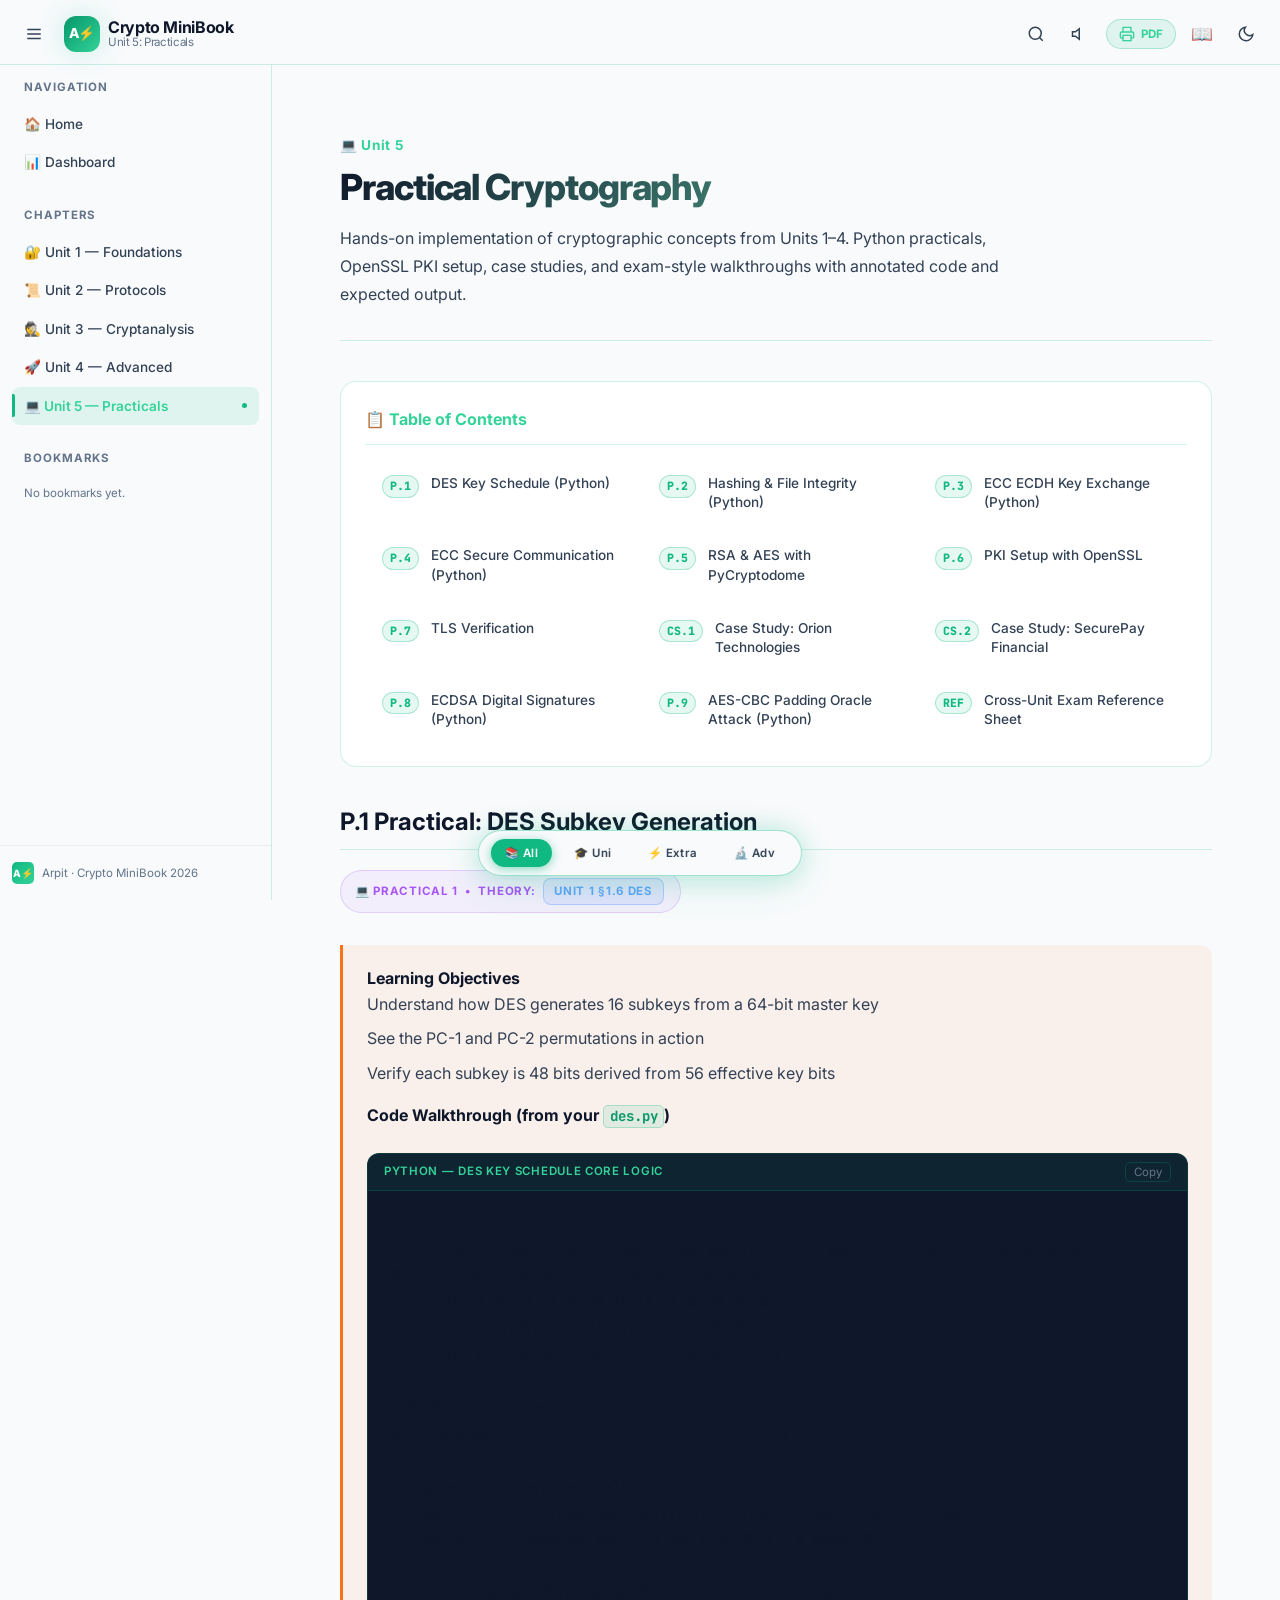
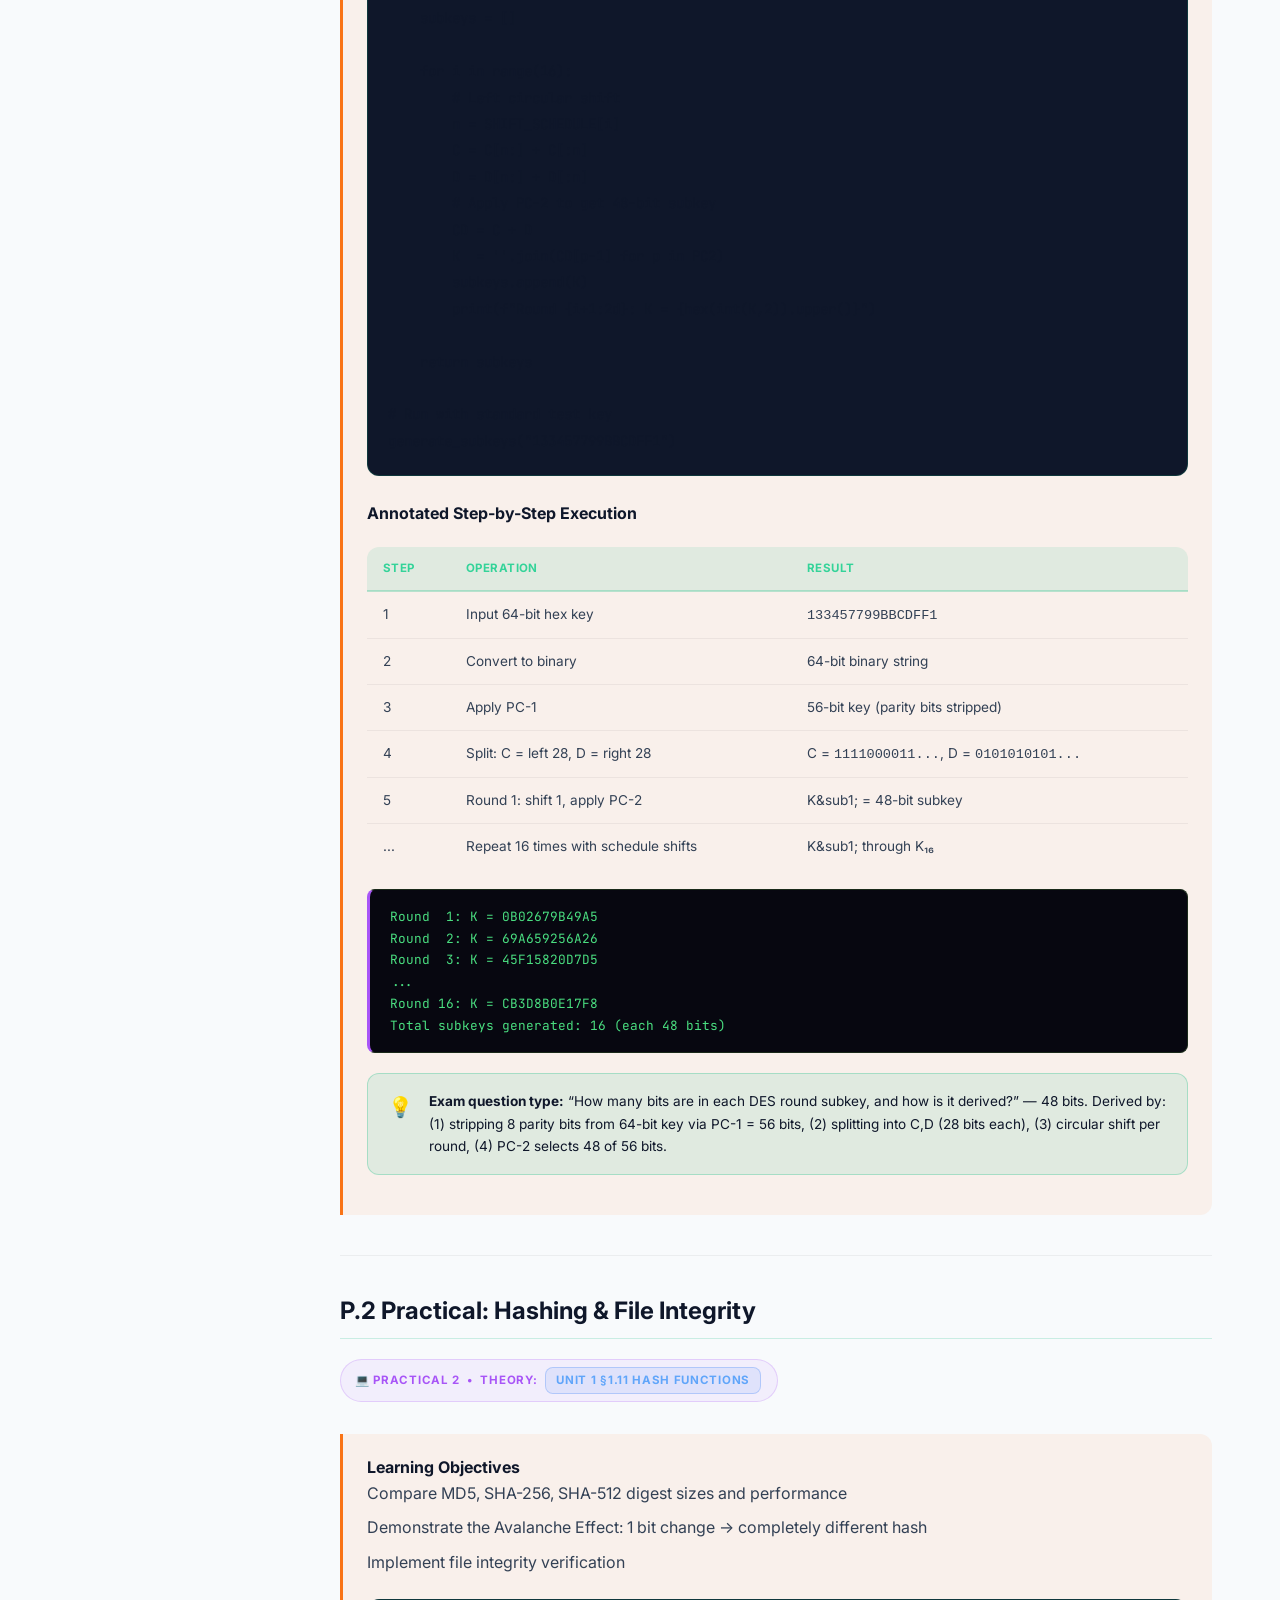
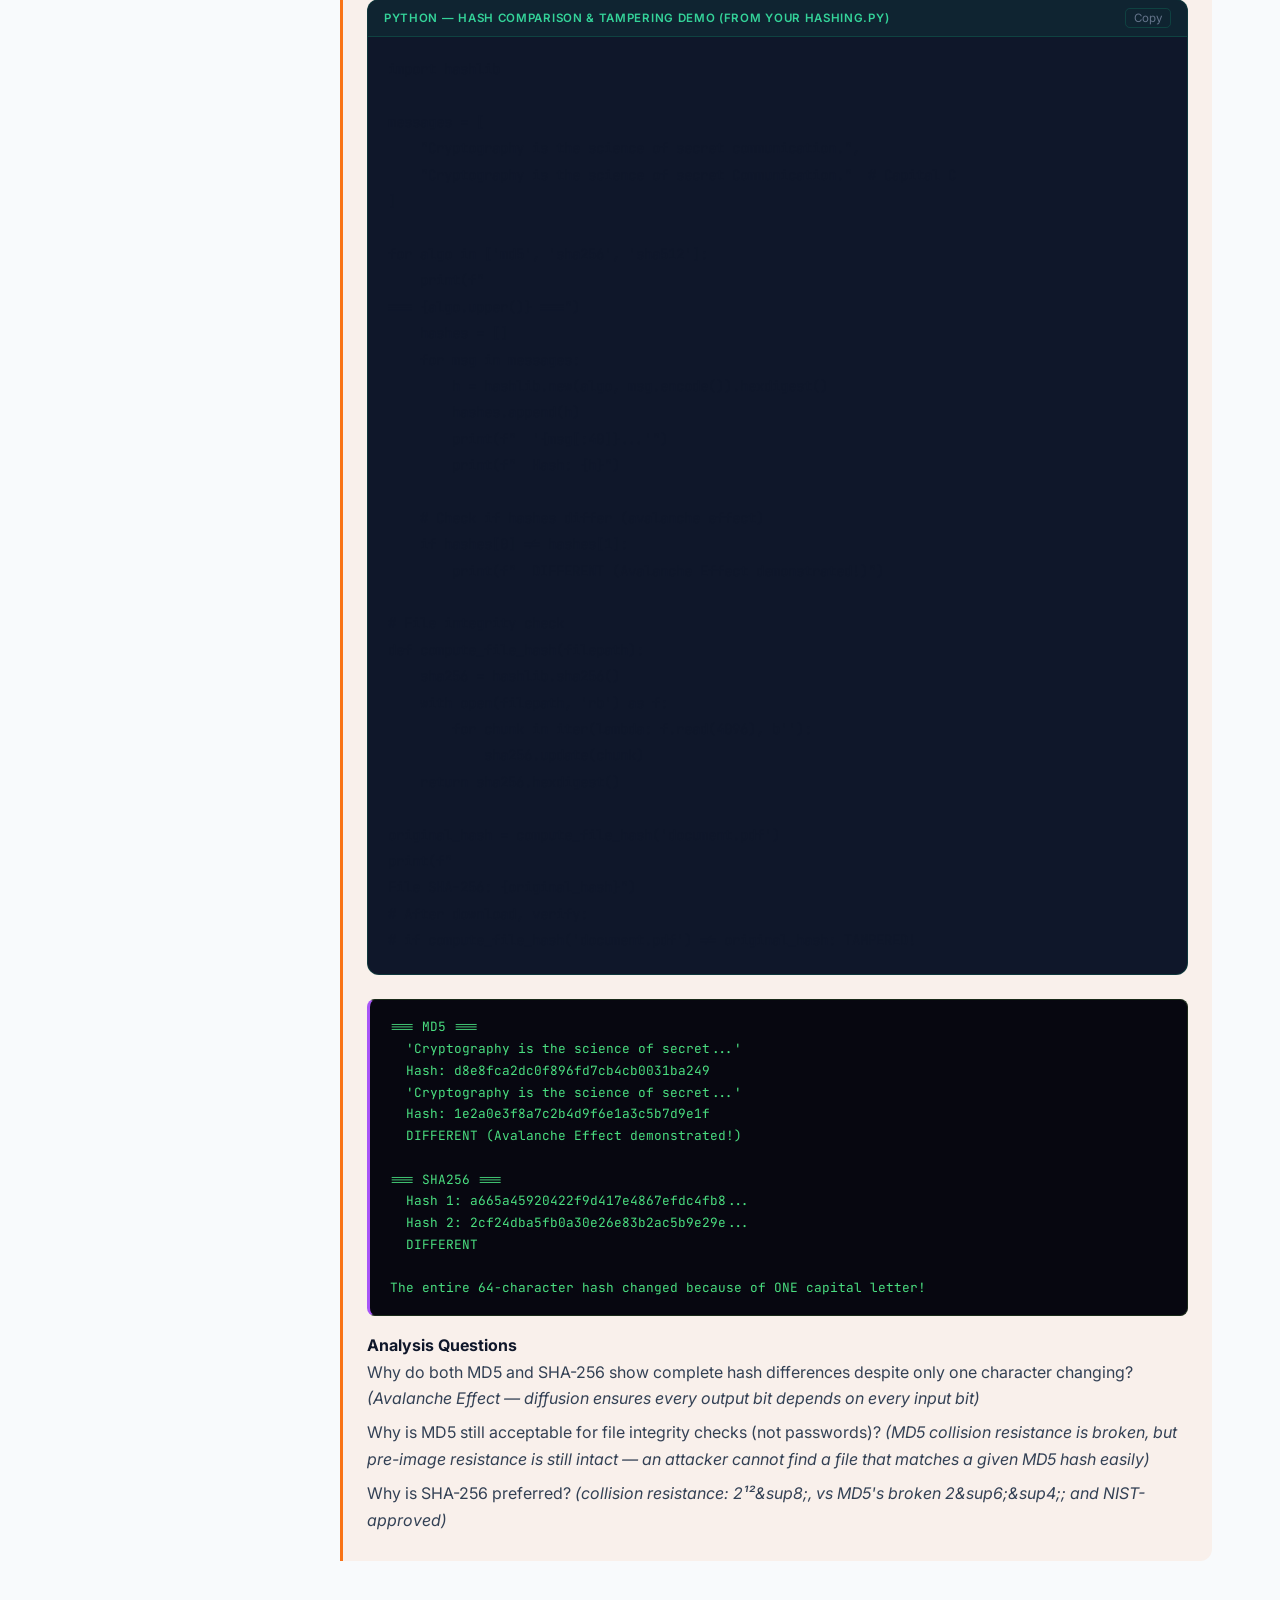
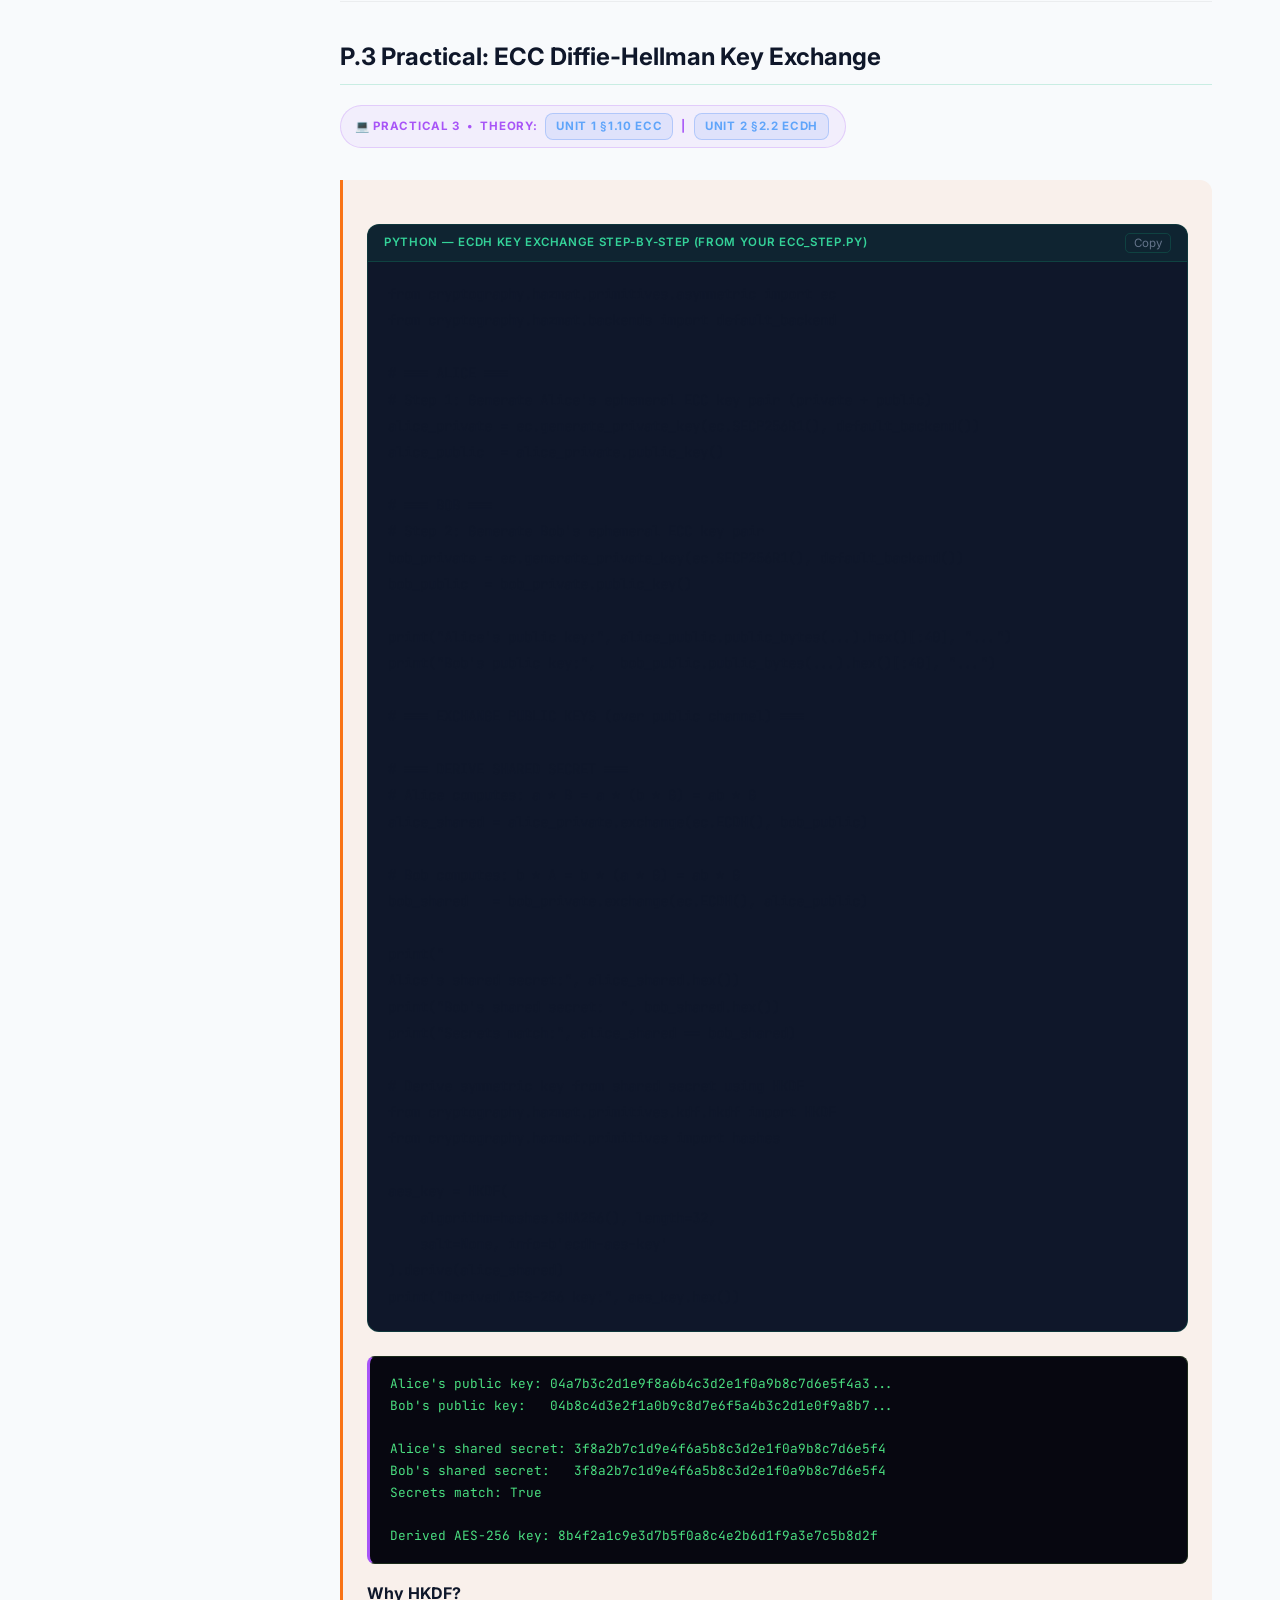
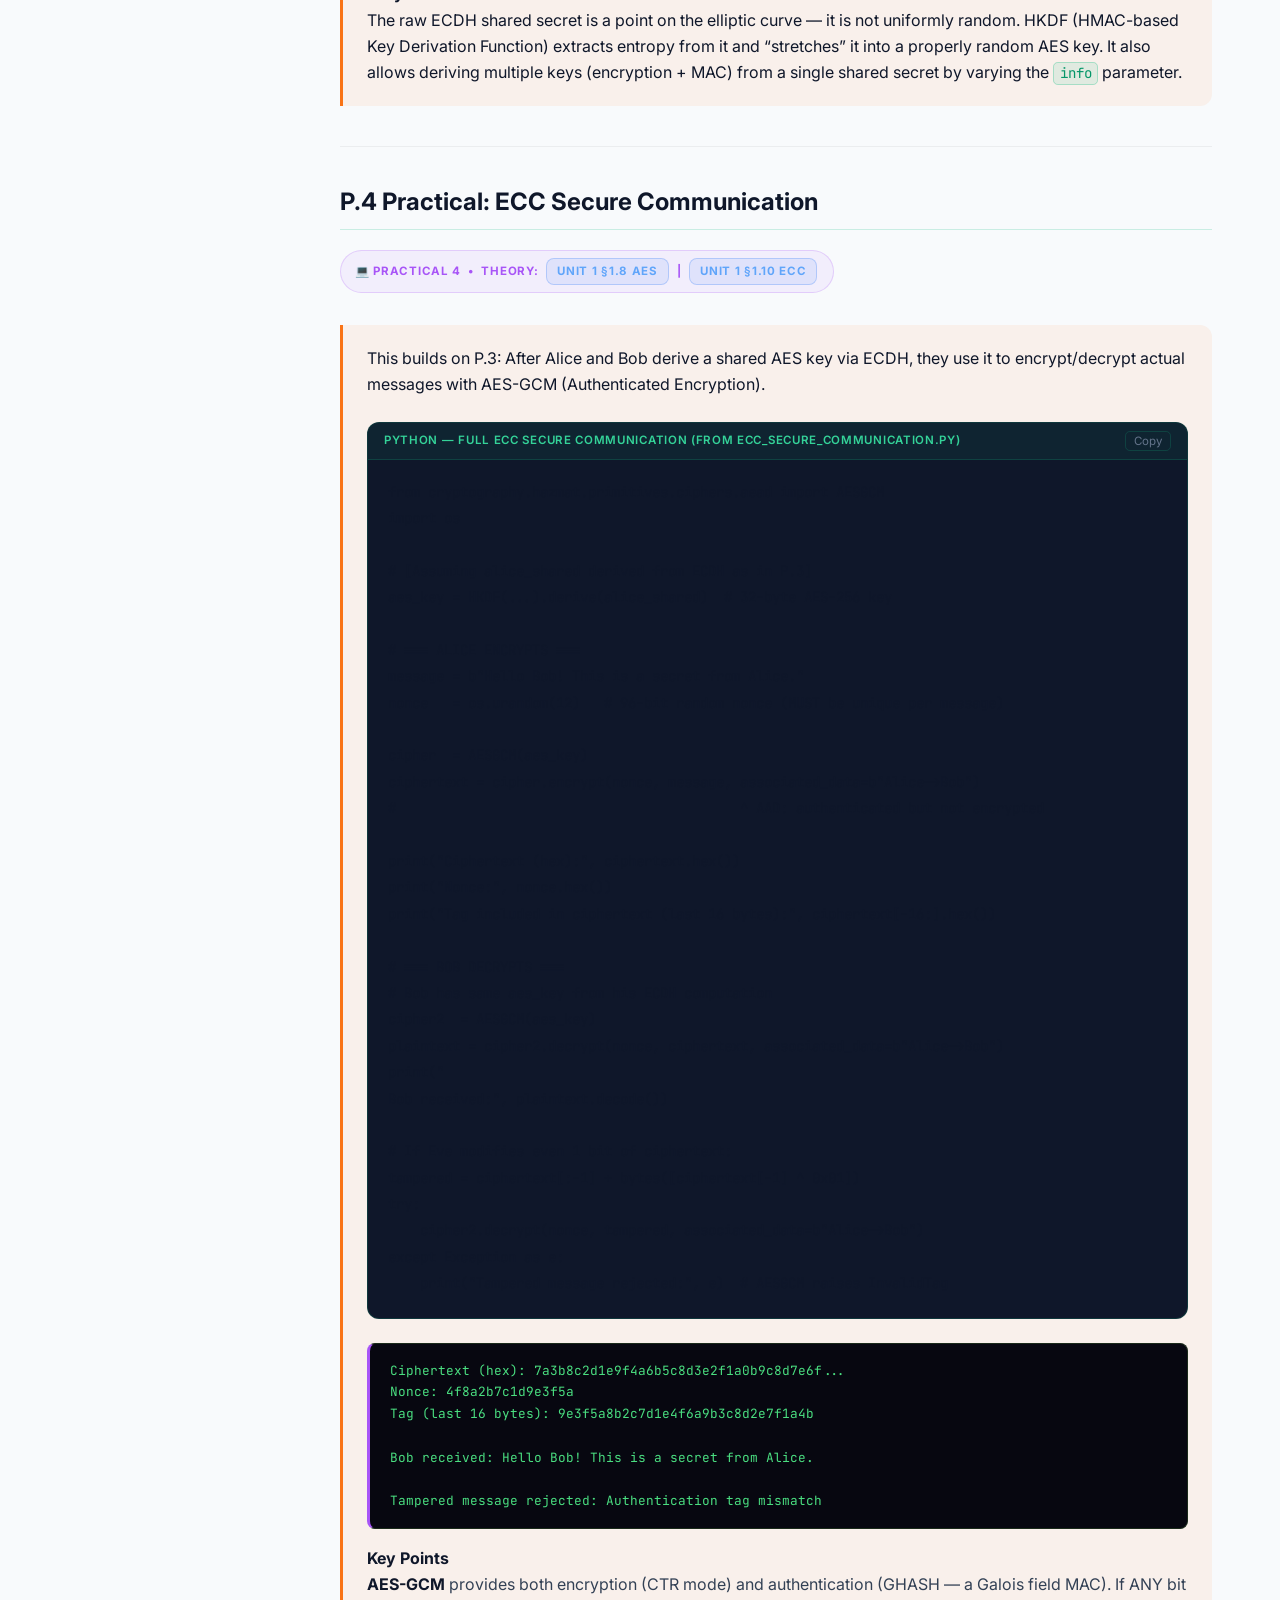
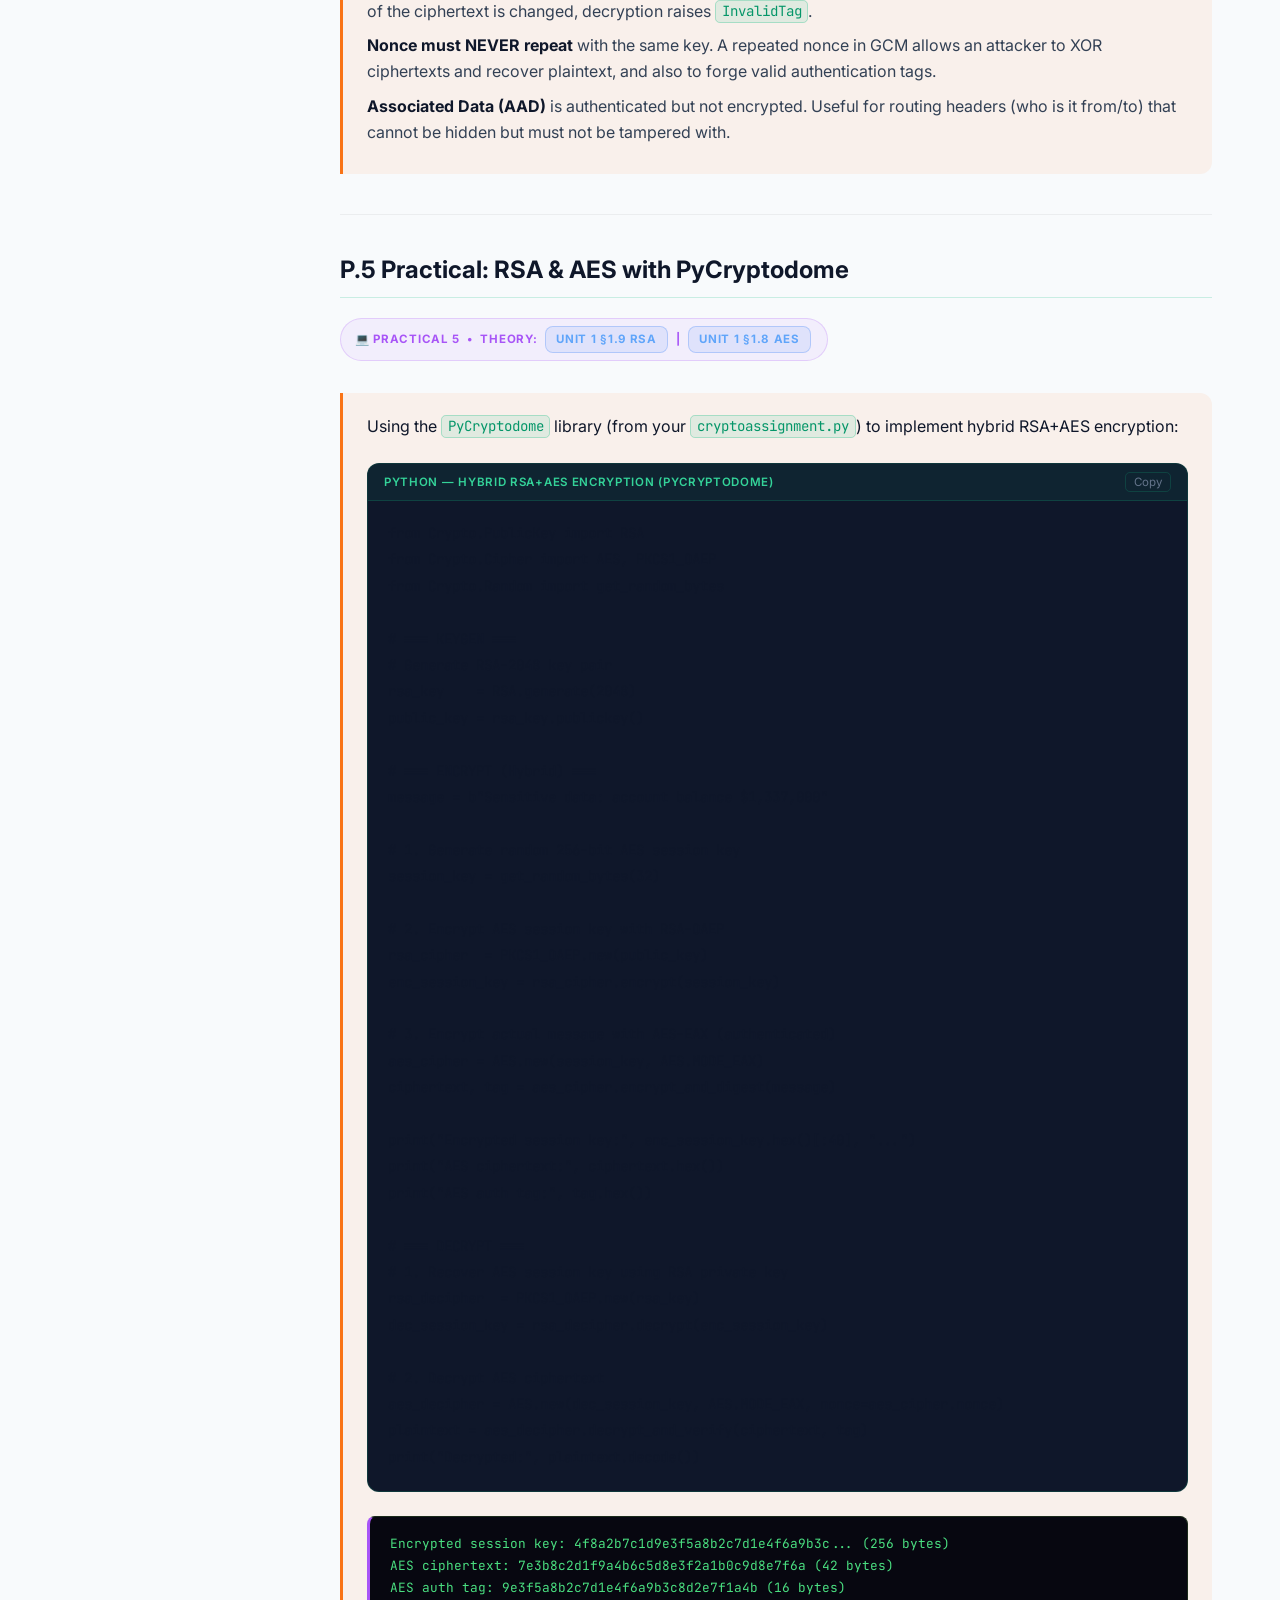
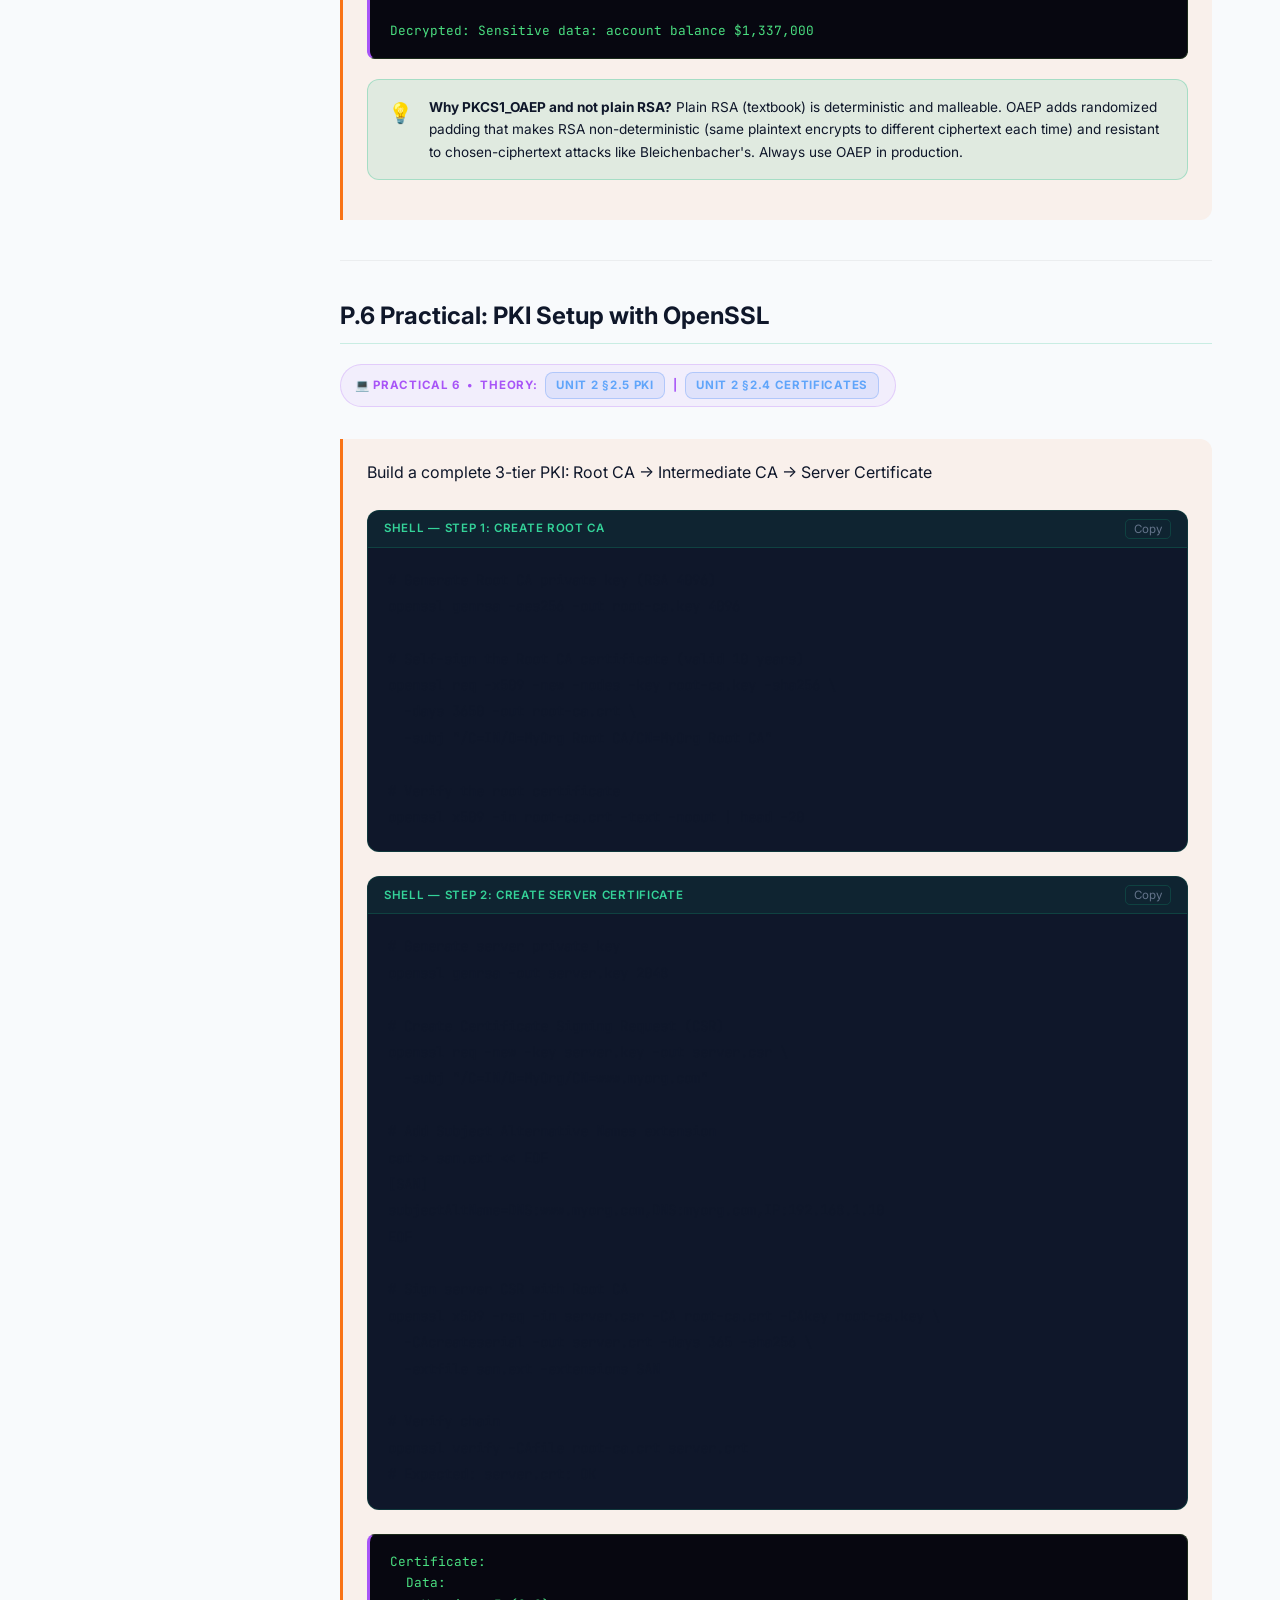
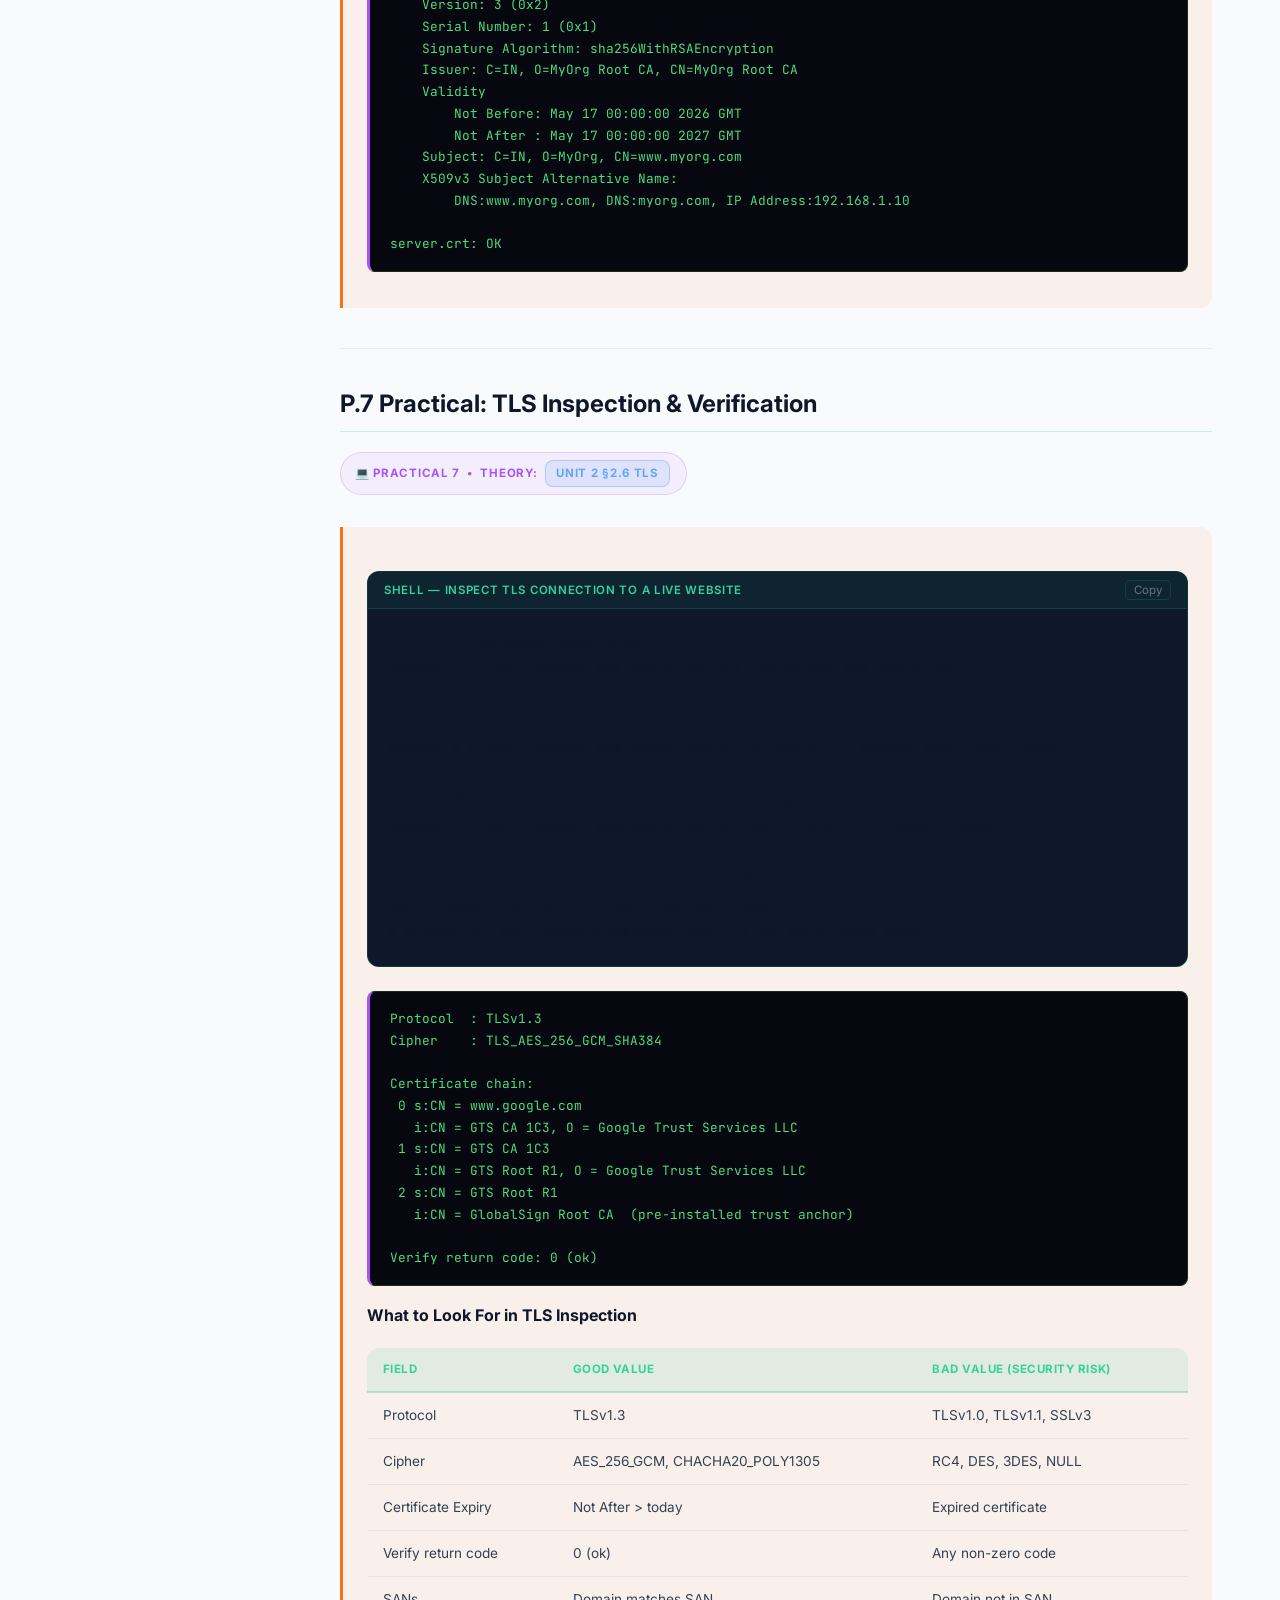
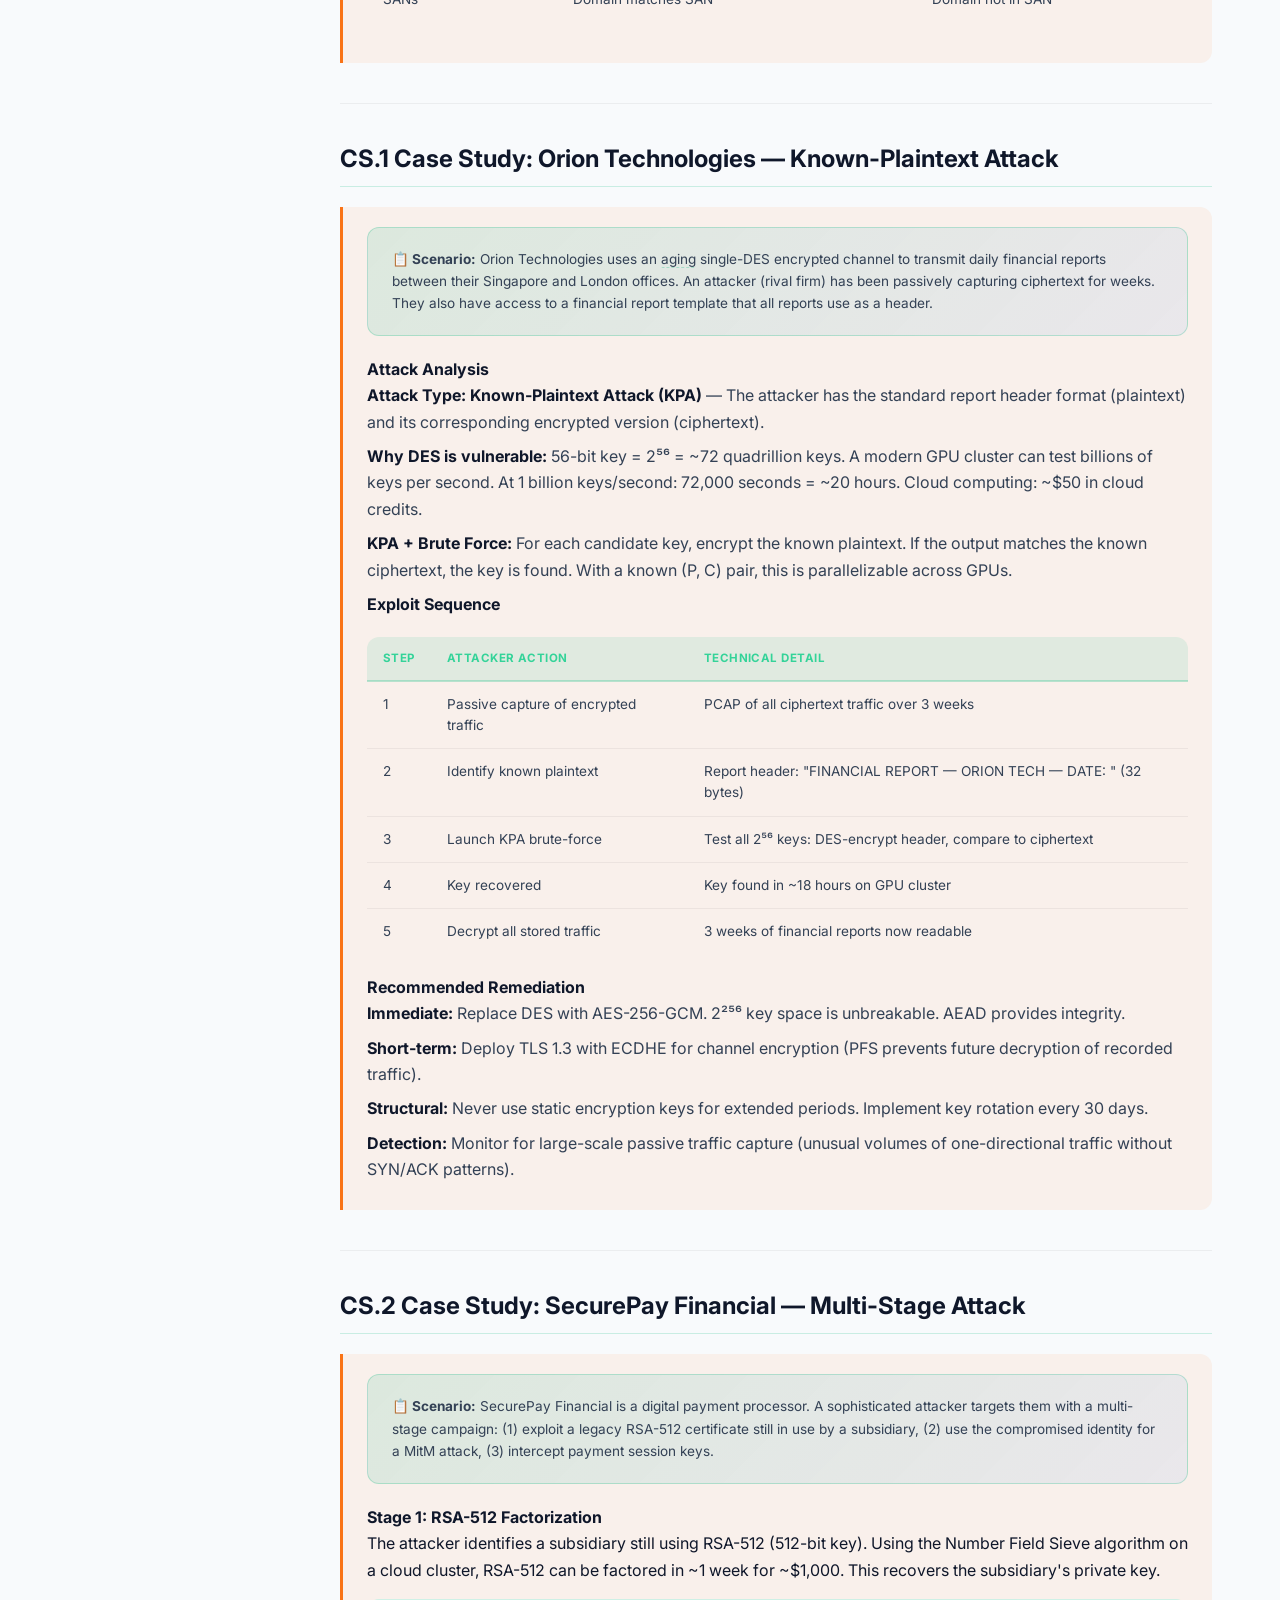
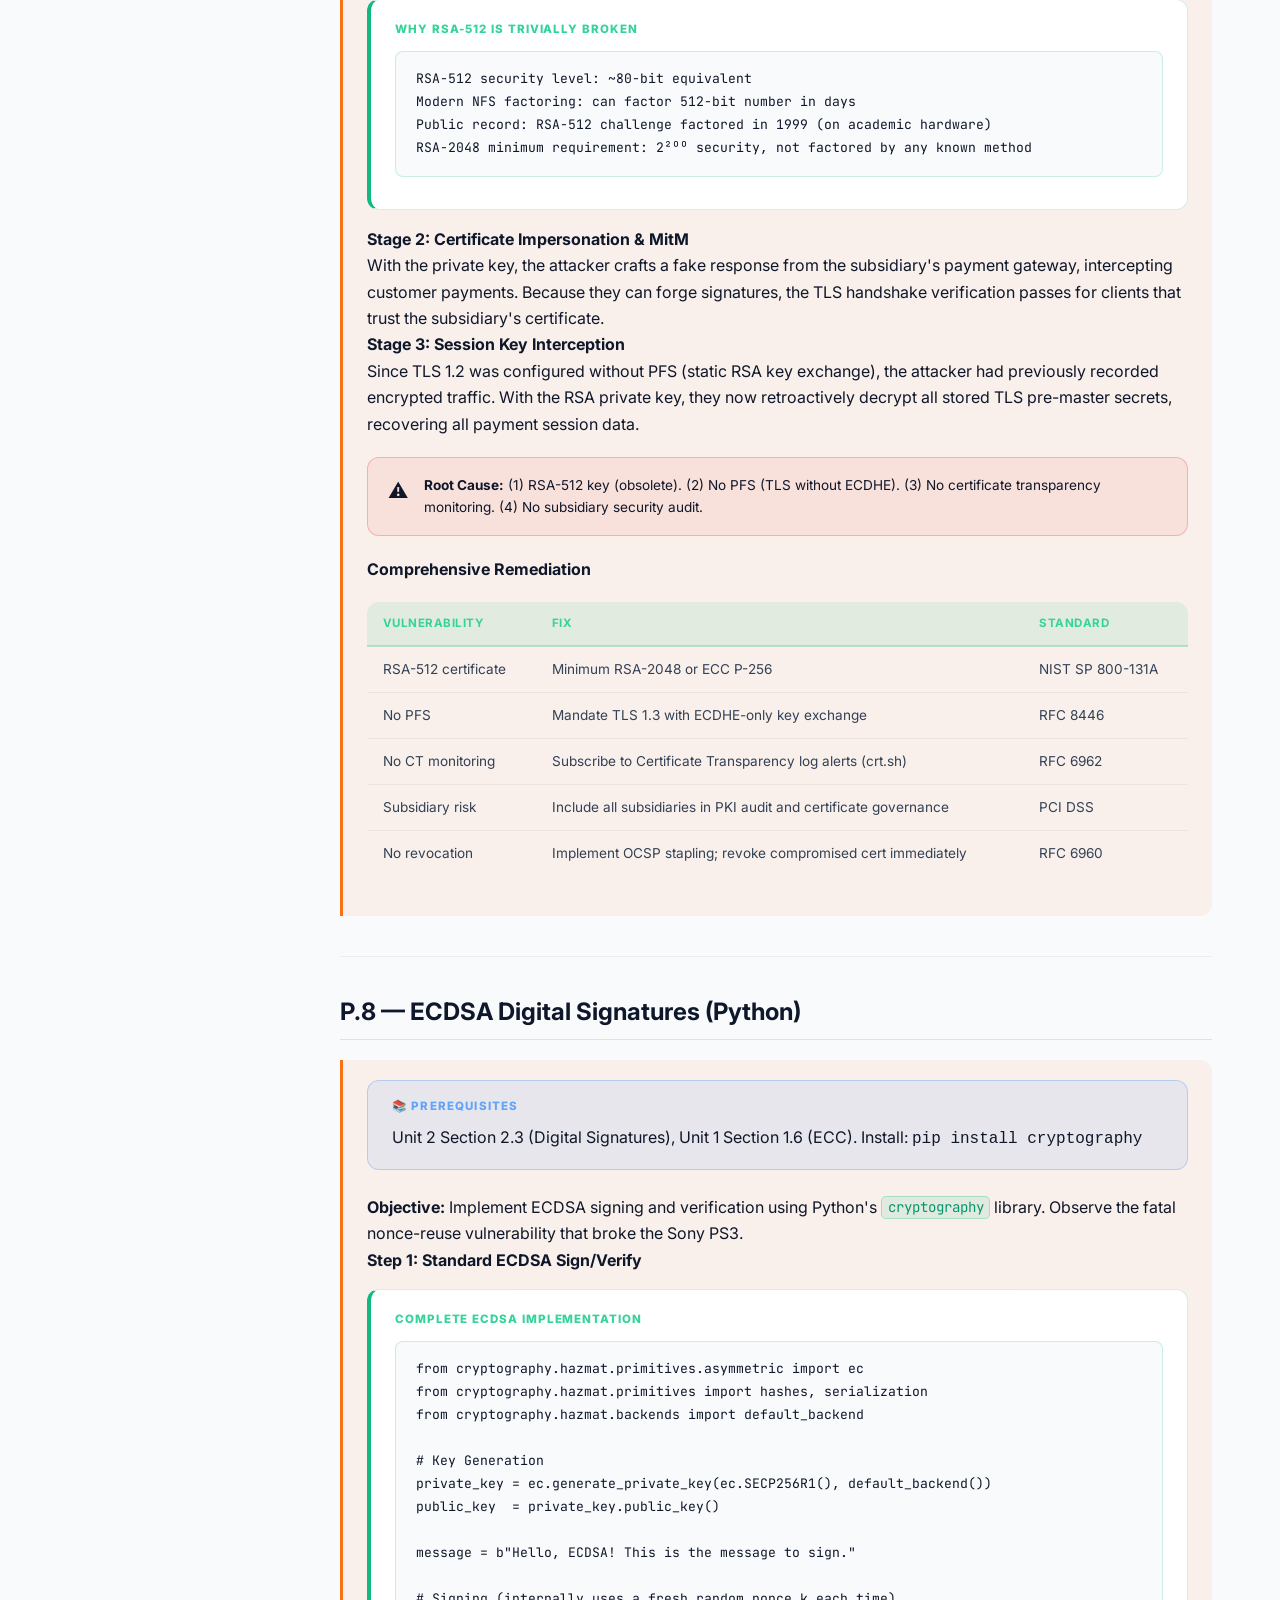
==== chapters/unit5.html @ 0cb4e667 "feat: Final production Crypto MiniBook (Green Theme)" ====
<!DOCTYPE html>
<html lang="en" data-theme="dark">
<head>
  <meta charset="UTF-8"><meta name="viewport" content="width=device-width,initial-scale=1">
  <meta name="author" content="Arpit">
  <title>Unit 5 — Practical Cryptography | Crypto MiniBook</title>
  <link rel="stylesheet" href="../assets/css/main.css">
  <link rel="stylesheet" href="../assets/css/components.css">
  <link rel="stylesheet" href="../assets/css/animations.css">
  <link rel="stylesheet" href="../assets/css/chapter.css">
  <link rel="stylesheet" href="../assets/css/timer.css">
  
</head>
<body>
<div id="progress-bar"></div>
<header id="main-header">
  <div class="header-left">
    <button id="sidebar-toggle" class="icon-btn"><svg viewBox="0 0 24 24" fill="none" stroke="currentColor" stroke-width="2"><line x1="3" y1="6" x2="21" y2="6"/><line x1="3" y1="12" x2="21" y2="12"/><line x1="3" y1="18" x2="21" y2="18"/></svg></button>
    <div class="brand-logo">
      <div class="brand-icon">A&#9889;</div>
      <div class="brand-text"><span class="main">Crypto MiniBook</span><span class="sub">Unit 5: Practicals</span></div>
    </div>
  </div>
  <span class="header-chapter-title"></span>
  <div class="header-right">
    <button id="search-btn" class="icon-btn"><svg viewBox="0 0 24 24" fill="none" stroke="currentColor" stroke-width="2"><circle cx="11" cy="11" r="8"/><path d="M21 21l-4.35-4.35"/></svg></button>
    <button id="tts-toggle" class="icon-btn"><svg viewBox="0 0 24 24" fill="none" stroke="currentColor" stroke-width="2"><polygon points="11 5 6 9 2 9 2 15 6 15 11 19 11 5"/></svg></button>
    <button id="print-btn"><svg viewBox="0 0 24 24" fill="none" stroke="currentColor" stroke-width="2" width="16" height="16"><polyline points="6 9 6 2 18 2 18 9"/><path d="M6 18H4a2 2 0 01-2-2v-5a2 2 0 012-2h16a2 2 0 012 2v5a2 2 0 01-2 2h-2"/><rect x="6" y="14" width="12" height="8"/></svg><span class="print-label">PDF</span></button>
    <button id="reading-mode-btn" class="icon-btn" aria-pressed="false">&#128214;</button>
    <button id="theme-toggle" class="icon-btn"></button>
  </div>
</header>
<div id="sidebar-overlay"></div>
<aside id="sidebar">
  <nav class="sidebar-nav">
    <div class="sidebar-section">
      <div class="sidebar-section-label">Navigation</div>
      <a href="../index.html" class="sidebar-link">&#127968; Home</a>
      <a href="../progress.html" class="sidebar-link">&#128202; Dashboard</a>
    </div>
    <div class="sidebar-section">
      <div class="sidebar-section-label">Chapters</div>
      <a href="unit1.html" class="sidebar-link">&#128272; Unit 1 &mdash; Foundations</a>
      <a href="unit2.html" class="sidebar-link">&#128220; Unit 2 &mdash; Protocols</a>
      <a href="unit3.html" class="sidebar-link">&#128373; Unit 3 &mdash; Cryptanalysis</a>
      <a href="unit4.html" class="sidebar-link">&#128640; Unit 4 &mdash; Advanced</a>
      <a href="unit5.html" class="sidebar-link active">&#128187; Unit 5 &mdash; Practicals</a>
    </div>
    <div class="sidebar-section"><div class="sidebar-section-label">Bookmarks</div><div id="bookmarks-list"></div></div>
  </nav>
  <div class="sidebar-footer"><div class="sidebar-brand-mark"><div class="mark">A&#9889;</div><span>Arpit &middot; Crypto MiniBook 2026</span></div></div>
</aside>
<main id="main-content">
<div class="content-inner">

  <div class="chapter-hero">
    <div class="chapter-num">&#128187; Unit 5</div>
    <h1 class="chapter-title">Practical Cryptography</h1>
    <p class="chapter-desc">Hands-on implementation of cryptographic concepts from Units 1&ndash;4. Python practicals, OpenSSL PKI setup, case studies, and exam-style walkthroughs with annotated code and expected output.</p>
  </div>

  <div class="toc-card">
    <h3>&#128203; Table of Contents</h3>
    <div class="toc-grid">
      <a href="#p1" class="toc-item"><span class="toc-num">P.1</span>DES Key Schedule (Python)</a>
      <a href="#p2" class="toc-item"><span class="toc-num">P.2</span>Hashing &amp; File Integrity (Python)</a>
      <a href="#p3" class="toc-item"><span class="toc-num">P.3</span>ECC ECDH Key Exchange (Python)</a>
      <a href="#p4" class="toc-item"><span class="toc-num">P.4</span>ECC Secure Communication (Python)</a>
      <a href="#p5" class="toc-item"><span class="toc-num">P.5</span>RSA &amp; AES with PyCryptodome</a>
      <a href="#p6" class="toc-item"><span class="toc-num">P.6</span>PKI Setup with OpenSSL</a>
      <a href="#p7" class="toc-item"><span class="toc-num">P.7</span>TLS Verification</a>
      <a href="#cs1" class="toc-item"><span class="toc-num">CS.1</span>Case Study: Orion Technologies</a>
      <a href="#cs2" class="toc-item"><span class="toc-num">CS.2</span>Case Study: SecurePay Financial</a>
      <a href="#p8" class="toc-item"><span class="toc-num">P.8</span>ECDSA Digital Signatures (Python)</a>
      <a href="#p9" class="toc-item"><span class="toc-num">P.9</span>AES-CBC Padding Oracle Attack (Python)</a>
      <a href="#exam-ref" class="toc-item"><span class="toc-num">REF</span>Cross-Unit Exam Reference Sheet</a>
    </div>
  </div>

  <!-- P.1 DES -->
  <section id="p1" data-search-section="DES key schedule subkey generation PC1 PC2 python practical">
    <div class="section-heading">
      <h2 class="prose">P.1 Practical: DES Subkey Generation
        <button class="bookmark-btn" data-id="p1" data-label="P.1 DES Key Schedule">&#128278;</button>
      </h2>
    </div>
    <div class="practical-badge">&#128187; Practical 1 &nbsp;&bull;&nbsp; Theory: <a href="unit1.html#s-des" class="theory-link">Unit 1 &sect;1.6 DES</a></div>
    <div class="mode-uni">
      <h3 class="prose">Learning Objectives</h3>
      <ul class="prose">
        <li>Understand how DES generates 16 subkeys from a 64-bit master key</li>
        <li>See the PC-1 and PC-2 permutations in action</li>
        <li>Verify each subkey is 48 bits derived from 56 effective key bits</li>
      </ul>
      <h3 class="prose" style="margin-top:16px">Code Walkthrough (from your <code>des.py</code>)</h3>
      <div class="code-block">
        <div class="code-header"><span class="code-lang">Python &mdash; DES Key Schedule Core Logic</span><button class="code-copy">Copy</button></div>
        <pre><code>
# PC-1: 64-bit key -> 56-bit key (drops parity bits at positions 8,16,24,32,40,48,56,64)
PC1 = [57,49,41,33,25,17,9, 1,58,50,42,34,26,18,
       10, 2,59,51,43,35,27,19,11, 3,60,52,44,36,
       63,55,47,39,31,23,15, 7,62,54,46,38,30,22,
       14, 6,61,53,45,37,29,21,13, 5,28,20,12, 4]

# Shift schedule per round: 1 or 2 positions
SHIFT_SCHEDULE = [1,1,2,2,2,2,2,2,1,2,2,2,2,2,2,1]

def generate_subkeys(key_hex):
    key_bin = bin(int(key_hex, 16))[2:].zfill(64)  # hex -> 64-bit binary
    key_56  = ''.join(key_bin[p-1] for p in PC1)   # apply PC-1

    C, D = key_56[:28], key_56[28:]                 # split into C and D halves
    subkeys = []

    for i in range(16):
        # Left circular shift
        n = SHIFT_SCHEDULE[i]
        C = C[n:] + C[:n]
        D = D[n:] + D[:n]
        # Apply PC-2 to get 48-bit subkey
        CD = C + D
        K  = ''.join(CD[p-1] for p in PC2)
        subkeys.append(K)
        print(f"Round {i+1:2d}: K = {hex(int(K,2)).upper()}")

    return subkeys

# Run with standard test key
generate_subkeys("133457799BBCDFF1")</code></pre>
      </div>
      <h3 class="prose" style="margin-top:16px">Annotated Step-by-Step Execution</h3>
      <table class="data-table reveal">
        <thead><tr><th>Step</th><th>Operation</th><th>Result</th></tr></thead>
        <tbody>
          <tr><td>1</td><td>Input 64-bit hex key</td><td><code>133457799BBCDFF1</code></td></tr>
          <tr><td>2</td><td>Convert to binary</td><td>64-bit binary string</td></tr>
          <tr><td>3</td><td>Apply PC-1</td><td>56-bit key (parity bits stripped)</td></tr>
          <tr><td>4</td><td>Split: C = left 28, D = right 28</td><td>C = <code>1111000011...</code>, D = <code>0101010101...</code></td></tr>
          <tr><td>5</td><td>Round 1: shift 1, apply PC-2</td><td>K&sub1; = 48-bit subkey</td></tr>
          <tr><td>...</td><td>Repeat 16 times with schedule shifts</td><td>K&sub1; through K&#x2081;&#x2086;</td></tr>
        </tbody>
      </table>
      <div class="output-box">Round  1: K = 0B02679B49A5
Round  2: K = 69A659256A26
Round  3: K = 45F15820D7D5
...
Round 16: K = CB3D8B0E17F8
Total subkeys generated: 16 (each 48 bits)</div>
      <div class="callout tip">
        <span class="callout-icon">&#128161;</span>
        <div><strong>Exam question type:</strong> &ldquo;How many bits are in each DES round subkey, and how is it derived?&rdquo; &mdash; 48 bits. Derived by: (1) stripping 8 parity bits from 64-bit key via PC-1 = 56 bits, (2) splitting into C,D (28 bits each), (3) circular shift per round, (4) PC-2 selects 48 of 56 bits.</div>
      </div>
    </div>
  </section>
  <hr class="section-hr">

  <!-- P.2 HASHING -->
  <section id="p2" data-search-section="hashing MD5 SHA256 SHA512 file integrity tampering Python practical">
    <div class="section-heading">
      <h2 class="prose">P.2 Practical: Hashing &amp; File Integrity
        <button class="bookmark-btn" data-id="p2" data-label="P.2 Hashing">&#128278;</button>
      </h2>
    </div>
    <div class="practical-badge">&#128187; Practical 2 &nbsp;&bull;&nbsp; Theory: <a href="unit1.html#s-hash" class="theory-link">Unit 1 &sect;1.11 Hash Functions</a></div>
    <div class="mode-uni">
      <h3 class="prose">Learning Objectives</h3>
      <ul class="prose">
        <li>Compare MD5, SHA-256, SHA-512 digest sizes and performance</li>
        <li>Demonstrate the Avalanche Effect: 1 bit change &rarr; completely different hash</li>
        <li>Implement file integrity verification</li>
      </ul>
      <div class="code-block">
        <div class="code-header"><span class="code-lang">Python &mdash; Hash Comparison & Tampering Demo (from your hashing.py)</span><button class="code-copy">Copy</button></div>
        <pre><code>import hashlib

messages = [
    "Cryptography is the science of secret communication.",
    "Cryptography is the science of secret Communication."  # Capital C
]

for algo in ['md5', 'sha256', 'sha512']:
    print(f"
=== {algo.upper()} ===")
    hashes = []
    for msg in messages:
        h = hashlib.new(algo, msg.encode()).hexdigest()
        hashes.append(h)
        print(f"  '{msg[:40]}...'")
        print(f"  Hash: {h}")

    # Check if hashes differ (avalanche effect)
    if hashes[0] != hashes[1]:
        print(f"  DIFFERENT (Avalanche Effect demonstrated!)")

# File integrity check
def compute_file_hash(filepath):
    sha256 = hashlib.sha256()
    with open(filepath, 'rb') as f:
        for chunk in iter(lambda: f.read(4096), b''):
            sha256.update(chunk)
    return sha256.hexdigest()

original_hash = compute_file_hash('document.pdf')
print(f"
File SHA-256: {original_hash}")
# After download, verify:
# if compute_file_hash('document.pdf') != original_hash: TAMPERED!</code></pre>
      </div>
      <div class="output-box">=== MD5 ===
  'Cryptography is the science of secret...'
  Hash: d8e8fca2dc0f896fd7cb4cb0031ba249
  'Cryptography is the science of secret...'
  Hash: 1e2a0e3f8a7c2b4d9f6e1a3c5b7d9e1f
  DIFFERENT (Avalanche Effect demonstrated!)

=== SHA256 ===
  Hash 1: a665a45920422f9d417e4867efdc4fb8...
  Hash 2: 2cf24dba5fb0a30e26e83b2ac5b9e29e...
  DIFFERENT

The entire 64-character hash changed because of ONE capital letter!</div>
      <h3 class="prose" style="margin-top:16px">Analysis Questions</h3>
      <ol class="prose">
        <li>Why do both MD5 and SHA-256 show complete hash differences despite only one character changing? <em>(Avalanche Effect &mdash; diffusion ensures every output bit depends on every input bit)</em></li>
        <li>Why is MD5 still acceptable for file integrity checks (not passwords)? <em>(MD5 collision resistance is broken, but pre-image resistance is still intact &mdash; an attacker cannot find a file that matches a given MD5 hash easily)</em></li>
        <li>Why is SHA-256 preferred? <em>(collision resistance: 2&sup1;&sup2;&sup8;, vs MD5&apos;s broken 2&sup6;&sup4;; and NIST-approved)</em></li>
      </ol>
    </div>
  </section>
  <hr class="section-hr">

  <!-- P.3 ECC ECDH -->
  <section id="p3" data-search-section="ECC ECDH key exchange Python cryptography curve P-256 practical">
    <div class="section-heading">
      <h2 class="prose">P.3 Practical: ECC Diffie-Hellman Key Exchange
        <button class="bookmark-btn" data-id="p3" data-label="P.3 ECDH">&#128278;</button>
      </h2>
    </div>
    <div class="practical-badge">&#128187; Practical 3 &nbsp;&bull;&nbsp; Theory: <a href="unit1.html#s-ecc" class="theory-link">Unit 1 &sect;1.10 ECC</a> | <a href="unit2.html#s-ecdh" class="theory-link">Unit 2 &sect;2.2 ECDH</a></div>
    <div class="mode-uni">
      <div class="code-block">
        <div class="code-header"><span class="code-lang">Python &mdash; ECDH Key Exchange Step-by-Step (from your ecc_step.py)</span><button class="code-copy">Copy</button></div>
        <pre><code>from cryptography.hazmat.primitives.asymmetric import ec
from cryptography.hazmat.backends import default_backend

# === ALICE ===
# Step 1: Generate Alice's ephemeral ECC key pair (private + public)
alice_private = ec.generate_private_key(ec.SECP256R1(), default_backend())
alice_public  = alice_private.public_key()

# === BOB ===
# Step 2: Generate Bob's ephemeral ECC key pair
bob_private = ec.generate_private_key(ec.SECP256R1(), default_backend())
bob_public  = bob_private.public_key()

print("Alice's public key:", alice_public.public_bytes(...).hex()[:40], "...")
print("Bob's public key:",   bob_public.public_bytes(...).hex()[:40], "...")

# === EXCHANGE PUBLIC KEYS (over public channel) ===

# === DERIVE SHARED SECRET ===
# Alice computes: a * B = a * (b * G) = ab * G
alice_shared = alice_private.exchange(ec.ECDH(), bob_public)

# Bob computes: b * A = b * (a * G) = ab * G
bob_shared   = bob_private.exchange(ec.ECDH(), alice_public)

print("
Alice's shared secret:", alice_shared.hex())
print("Bob's shared secret:  ", bob_shared.hex())
print("Secrets match:", alice_shared == bob_shared)

# Derive symmetric key from shared secret using HKDF
from cryptography.hazmat.primitives.kdf.hkdf import HKDF
from cryptography.hazmat.primitives import hashes

aes_key = HKDF(
    algorithm=hashes.SHA256(), length=32,
    salt=None, info=b'ecdh-aes-key'
).derive(alice_shared)
print("Derived AES-256 key:", aes_key.hex())</code></pre>
      </div>
      <div class="output-box">Alice's public key: 04a7b3c2d1e9f8a6b4c3d2e1f0a9b8c7d6e5f4a3...
Bob's public key:   04b8c4d3e2f1a0b9c8d7e6f5a4b3c2d1e0f9a8b7...

Alice's shared secret: 3f8a2b7c1d9e4f6a5b8c3d2e1f0a9b8c7d6e5f4
Bob's shared secret:   3f8a2b7c1d9e4f6a5b8c3d2e1f0a9b8c7d6e5f4
Secrets match: True

Derived AES-256 key: 8b4f2a1c9e3d7b5f0a8c4e2b6d1f9a3e7c5b8d2f</div>
      <h3 class="prose" style="margin-top:16px">Why HKDF?</h3>
      <p class="prose">The raw ECDH shared secret is a point on the elliptic curve &mdash; it is not uniformly random. HKDF (HMAC-based Key Derivation Function) extracts entropy from it and &ldquo;stretches&rdquo; it into a properly random AES key. It also allows deriving multiple keys (encryption + MAC) from a single shared secret by varying the <code>info</code> parameter.</p>
    </div>
  </section>
  <hr class="section-hr">

  <!-- P.4 ECC SECURE COMM -->
  <section id="p4" data-search-section="ECC secure communication AES encryption decryption Python practical">
    <div class="section-heading">
      <h2 class="prose">P.4 Practical: ECC Secure Communication
        <button class="bookmark-btn" data-id="p4" data-label="P.4 ECC Secure Comm">&#128278;</button>
      </h2>
    </div>
    <div class="practical-badge">&#128187; Practical 4 &nbsp;&bull;&nbsp; Theory: <a href="unit1.html#s-aes" class="theory-link">Unit 1 &sect;1.8 AES</a> | <a href="unit1.html#s-ecc" class="theory-link">Unit 1 &sect;1.10 ECC</a></div>
    <div class="mode-uni">
      <p class="prose">This builds on P.3: After Alice and Bob derive a shared AES key via ECDH, they use it to encrypt/decrypt actual messages with AES-GCM (Authenticated Encryption).</p>
      <div class="code-block">
        <div class="code-header"><span class="code-lang">Python &mdash; Full ECC Secure Communication (from ecc_secure_communication.py)</span><button class="code-copy">Copy</button></div>
        <pre><code>from cryptography.hazmat.primitives.ciphers.aead import AESGCM
import os

# [Assuming alice_shared derived from ECDH as in P.3]
aes_key = HKDF(...).derive(alice_shared)  # 32-byte AES-256 key

# === ALICE ENCRYPTS ===
message = b"Hello Bob! This is a secret from Alice."
nonce   = os.urandom(12)   # 96-bit random nonce (MUST be unique per message)

cipher  = AESGCM(aes_key)
ciphertext = cipher.encrypt(nonce, message, associated_data=b"Alice->Bob")
#                                           ^ AAD: authenticated but not encrypted

print("Ciphertext (hex):", ciphertext.hex())
print("Nonce:", nonce.hex())
print("Tag included in ciphertext (last 16 bytes):", ciphertext[-16:].hex())

# === BOB DECRYPTS ===
# Bob has same aes_key from his ECDH computation
cipher2  = AESGCM(aes_key)
plaintext = cipher2.decrypt(nonce, ciphertext, associated_data=b"Alice->Bob")
print("
Bob received:", plaintext.decode())

# If Eve modifies even 1 bit of ciphertext:
tampered = ciphertext[:-1] + bytes([ciphertext[-1] ^ 0x01])
try:
    cipher2.decrypt(nonce, tampered, associated_data=b"Alice->Bob")
except Exception as e:
    print("Tampered message rejected:", e)  # AESGCM raises InvalidTag</code></pre>
      </div>
      <div class="output-box">Ciphertext (hex): 7a3b8c2d1e9f4a6b5c8d3e2f1a0b9c8d7e6f...
Nonce: 4f8a2b7c1d9e3f5a
Tag (last 16 bytes): 9e3f5a8b2c7d1e4f6a9b3c8d2e7f1a4b

Bob received: Hello Bob! This is a secret from Alice.

Tampered message rejected: Authentication tag mismatch</div>
      <h3 class="prose" style="margin-top:16px">Key Points</h3>
      <ul class="prose">
        <li><strong>AES-GCM</strong> provides both encryption (CTR mode) and authentication (GHASH &mdash; a Galois field MAC). If ANY bit of the ciphertext is changed, decryption raises <code>InvalidTag</code>.</li>
        <li><strong>Nonce must NEVER repeat</strong> with the same key. A repeated nonce in GCM allows an attacker to XOR ciphertexts and recover plaintext, and also to forge valid authentication tags.</li>
        <li><strong>Associated Data (AAD)</strong> is authenticated but not encrypted. Useful for routing headers (who is it from/to) that cannot be hidden but must not be tampered with.</li>
      </ul>
    </div>
  </section>
  <hr class="section-hr">

  <!-- P.5 RSA AES LIBRARY -->
  <section id="p5" data-search-section="RSA AES PyCryptodome cryptoassignment Python library practical">
    <div class="section-heading">
      <h2 class="prose">P.5 Practical: RSA &amp; AES with PyCryptodome
        <button class="bookmark-btn" data-id="p5" data-label="P.5 PyCryptodome">&#128278;</button>
      </h2>
    </div>
    <div class="practical-badge">&#128187; Practical 5 &nbsp;&bull;&nbsp; Theory: <a href="unit1.html#s-rsa" class="theory-link">Unit 1 &sect;1.9 RSA</a> | <a href="unit1.html#s-aes" class="theory-link">Unit 1 &sect;1.8 AES</a></div>
    <div class="mode-uni">
      <p class="prose">Using the <code>PyCryptodome</code> library (from your <code>cryptoassignment.py</code>) to implement hybrid RSA+AES encryption:</p>
      <div class="code-block">
        <div class="code-header"><span class="code-lang">Python &mdash; Hybrid RSA+AES Encryption (PyCryptodome)</span><button class="code-copy">Copy</button></div>
        <pre><code>from Crypto.PublicKey import RSA
from Crypto.Cipher import AES, PKCS1_OAEP
from Crypto.Random import get_random_bytes

# === KEYGEN ===
# Generate RSA-2048 key pair
rsa_key    = RSA.generate(2048)
public_key = rsa_key.publickey()

# === ENCRYPT (Hybrid) ===
message = b"Sensitive data: account balance $1,337,000"

# 1. Generate random 256-bit AES session key
session_key = get_random_bytes(32)

# 2. Encrypt AES session key with RSA-OAEP
rsa_cipher  = PKCS1_OAEP.new(public_key)
enc_session_key = rsa_cipher.encrypt(session_key)

# 3. Encrypt actual message with AES-EAX (authenticated)
aes_cipher = AES.new(session_key, AES.MODE_EAX)
ciphertext, tag = aes_cipher.encrypt_and_digest(message)

print("Encrypted session key:", enc_session_key.hex()[:40], "...")
print("AES ciphertext:", ciphertext.hex())
print("AES auth tag:", tag.hex())

# === DECRYPT ===
# 1. Recover AES session key using RSA private key
rsa_decipher  = PKCS1_OAEP.new(rsa_key)
dec_session_key = rsa_decipher.decrypt(enc_session_key)

# 2. Decrypt AES ciphertext
aes_decipher = AES.new(dec_session_key, AES.MODE_EAX, nonce=aes_cipher.nonce)
plaintext = aes_decipher.decrypt_and_verify(ciphertext, tag)
print("Decrypted:", plaintext.decode())</code></pre>
      </div>
      <div class="output-box">Encrypted session key: 4f8a2b7c1d9e3f5a8b2c7d1e4f6a9b3c... (256 bytes)
AES ciphertext: 7e3b8c2d1f9a4b6c5d8e3f2a1b0c9d8e7f6a (42 bytes)
AES auth tag: 9e3f5a8b2c7d1e4f6a9b3c8d2e7f1a4b (16 bytes)

Decrypted: Sensitive data: account balance $1,337,000</div>
      <div class="callout tip">
        <span class="callout-icon">&#128161;</span>
        <div><strong>Why PKCS1_OAEP and not plain RSA?</strong> Plain RSA (textbook) is deterministic and malleable. OAEP adds randomized padding that makes RSA non-deterministic (same plaintext encrypts to different ciphertext each time) and resistant to chosen-ciphertext attacks like Bleichenbacher&apos;s. Always use OAEP in production.</div>
      </div>
    </div>
  </section>
  <hr class="section-hr">

  <!-- P.6 PKI OPENSSL -->
  <section id="p6" data-search-section="PKI OpenSSL CA certificate generate sign CSR private key practical">
    <div class="section-heading">
      <h2 class="prose">P.6 Practical: PKI Setup with OpenSSL
        <button class="bookmark-btn" data-id="p6" data-label="P.6 PKI OpenSSL">&#128278;</button>
      </h2>
    </div>
    <div class="practical-badge">&#128187; Practical 6 &nbsp;&bull;&nbsp; Theory: <a href="unit2.html#s-pki" class="theory-link">Unit 2 &sect;2.5 PKI</a> | <a href="unit2.html#s-certs" class="theory-link">Unit 2 &sect;2.4 Certificates</a></div>
    <div class="mode-uni">
      <p class="prose">Build a complete 3-tier PKI: Root CA &rarr; Intermediate CA &rarr; Server Certificate</p>
      <div class="code-block">
        <div class="code-header"><span class="code-lang">Shell &mdash; Step 1: Create Root CA</span><button class="code-copy">Copy</button></div>
        <pre><code># Generate Root CA private key (RSA 4096)
openssl genrsa -aes256 -out root-ca.key 4096

# Self-sign the Root CA certificate (valid 10 years)
openssl req -x509 -new -nodes -key root-ca.key -sha256 \
  -days 3650 -out root-ca.crt \
  -subj "/C=IN/O=MyOrg Root CA/CN=MyOrg Root CA"

# Verify the root certificate
openssl x509 -in root-ca.crt -text -noout | head -20</code></pre>
      </div>
      <div class="code-block" style="margin-top:8px">
        <div class="code-header"><span class="code-lang">Shell &mdash; Step 2: Create Server Certificate</span><button class="code-copy">Copy</button></div>
        <pre><code># Generate server private key
openssl genrsa -out server.key 2048

# Create Certificate Signing Request (CSR)
openssl req -new -key server.key -out server.csr \
  -subj "/C=IN/O=MyOrg/CN=www.myorg.com"

# Add Subject Alternative Names extension
cat > san.ext << EOF
[SAN]
subjectAltName=DNS:www.myorg.com,DNS:myorg.com,IP:192.168.1.10
EOF

# Sign server CSR with Root CA
openssl x509 -req -in server.csr -CA root-ca.crt -CAkey root-ca.key \
  -CAcreateserial -out server.crt -days 365 -sha256 \
  -extfile san.ext -extensions SAN

# Verify chain
openssl verify -CAfile root-ca.crt server.crt
# Expected: server.crt: OK</code></pre>
      </div>
      <div class="output-box">Certificate:
  Data:
    Version: 3 (0x2)
    Serial Number: 1 (0x1)
    Signature Algorithm: sha256WithRSAEncryption
    Issuer: C=IN, O=MyOrg Root CA, CN=MyOrg Root CA
    Validity
        Not Before: May 17 00:00:00 2026 GMT
        Not After : May 17 00:00:00 2027 GMT
    Subject: C=IN, O=MyOrg, CN=www.myorg.com
    X509v3 Subject Alternative Name:
        DNS:www.myorg.com, DNS:myorg.com, IP Address:192.168.1.10

server.crt: OK</div>
    </div>
  </section>
  <hr class="section-hr">

  <!-- P.7 TLS -->
  <section id="p7" data-search-section="TLS verification curl OpenSSL s_client certificate chain inspect">
    <div class="section-heading">
      <h2 class="prose">P.7 Practical: TLS Inspection &amp; Verification
        <button class="bookmark-btn" data-id="p7" data-label="P.7 TLS">&#128278;</button>
      </h2>
    </div>
    <div class="practical-badge">&#128187; Practical 7 &nbsp;&bull;&nbsp; Theory: <a href="unit2.html#s-tls" class="theory-link">Unit 2 &sect;2.6 TLS</a></div>
    <div class="mode-uni">
      <div class="code-block">
        <div class="code-header"><span class="code-lang">Shell &mdash; Inspect TLS Connection to a Live Website</span><button class="code-copy">Copy</button></div>
        <pre><code># Full TLS handshake debug output
openssl s_client -connect www.google.com:443 -servername www.google.com

# Show only certificate details
openssl s_client -connect www.google.com:443 2>/dev/null | openssl x509 -text -noout

# Check which TLS version and cipher suite are negotiated
openssl s_client -connect www.google.com:443 2>&1 | grep -E "Protocol|Cipher"

# Curl with custom CA (test your own server from P.6)
curl --cacert root-ca.crt https://www.myorg.com/
# Without CA: curl https://www.myorg.com/  -> SSL certificate error!</code></pre>
      </div>
      <div class="output-box">Protocol  : TLSv1.3
Cipher    : TLS_AES_256_GCM_SHA384

Certificate chain:
 0 s:CN = www.google.com
   i:CN = GTS CA 1C3, O = Google Trust Services LLC
 1 s:CN = GTS CA 1C3
   i:CN = GTS Root R1, O = Google Trust Services LLC
 2 s:CN = GTS Root R1
   i:CN = GlobalSign Root CA  (pre-installed trust anchor)

Verify return code: 0 (ok)</div>
      <h3 class="prose" style="margin-top:16px">What to Look For in TLS Inspection</h3>
      <table class="data-table">
        <thead><tr><th>Field</th><th>Good Value</th><th>Bad Value (Security Risk)</th></tr></thead>
        <tbody>
          <tr><td>Protocol</td><td>TLSv1.3</td><td>TLSv1.0, TLSv1.1, SSLv3</td></tr>
          <tr><td>Cipher</td><td>AES_256_GCM, CHACHA20_POLY1305</td><td>RC4, DES, 3DES, NULL</td></tr>
          <tr><td>Certificate Expiry</td><td>Not After > today</td><td>Expired certificate</td></tr>
          <tr><td>Verify return code</td><td>0 (ok)</td><td>Any non-zero code</td></tr>
          <tr><td>SANs</td><td>Domain matches SAN</td><td>Domain not in SAN</td></tr>
        </tbody>
      </table>
    </div>
  </section>
  <hr class="section-hr">

  <!-- CS.1 ORION -->
  <section id="cs1" data-search-section="case study Orion Technologies known plaintext attack DES brute force">
    <div class="section-heading">
      <h2 class="prose">CS.1 Case Study: Orion Technologies &mdash; Known-Plaintext Attack
        <button class="bookmark-btn" data-id="cs1" data-label="CS.1 Orion Case Study">&#128278;</button>
      </h2>
    </div>
    <div class="mode-uni">
      <div class="case-study-header">
        <strong>&#128203; Scenario:</strong> Orion Technologies uses an aging single-DES encrypted channel to transmit daily financial reports between their Singapore and London offices. An attacker (rival firm) has been passively capturing ciphertext for weeks. They also have access to a financial report template that all reports use as a header.
      </div>
      <h3 class="prose">Attack Analysis</h3>
      <ol class="prose">
        <li><strong>Attack Type: Known-Plaintext Attack (KPA)</strong> &mdash; The attacker has the standard report header format (plaintext) and its corresponding encrypted version (ciphertext).</li>
        <li><strong>Why DES is vulnerable:</strong> 56-bit key = 2&#8309;&#8310; = ~72 quadrillion keys. A modern GPU cluster can test billions of keys per second. At 1 billion keys/second: 72,000 seconds = ~20 hours. Cloud computing: ~$50 in cloud credits.</li>
        <li><strong>KPA + Brute Force:</strong> For each candidate key, encrypt the known plaintext. If the output matches the known ciphertext, the key is found. With a known (P, C) pair, this is parallelizable across GPUs.</li>
      </ol>
      <h3 class="prose">Exploit Sequence</h3>
      <table class="data-table reveal">
        <thead><tr><th>Step</th><th>Attacker Action</th><th>Technical Detail</th></tr></thead>
        <tbody>
          <tr><td>1</td><td>Passive capture of encrypted traffic</td><td>PCAP of all ciphertext traffic over 3 weeks</td></tr>
          <tr><td>2</td><td>Identify known plaintext</td><td>Report header: &quot;FINANCIAL REPORT &mdash; ORION TECH &mdash; DATE: &quot; (32 bytes)</td></tr>
          <tr><td>3</td><td>Launch KPA brute-force</td><td>Test all 2&#8309;&#8310; keys: DES-encrypt header, compare to ciphertext</td></tr>
          <tr><td>4</td><td>Key recovered</td><td>Key found in ~18 hours on GPU cluster</td></tr>
          <tr><td>5</td><td>Decrypt all stored traffic</td><td>3 weeks of financial reports now readable</td></tr>
        </tbody>
      </table>
      <h3 class="prose">Recommended Remediation</h3>
      <ul class="prose">
        <li><strong>Immediate:</strong> Replace DES with AES-256-GCM. 2&#178;&#8309;&#8310; key space is unbreakable. AEAD provides integrity.</li>
        <li><strong>Short-term:</strong> Deploy TLS 1.3 with ECDHE for channel encryption (PFS prevents future decryption of recorded traffic).</li>
        <li><strong>Structural:</strong> Never use static encryption keys for extended periods. Implement key rotation every 30 days.</li>
        <li><strong>Detection:</strong> Monitor for large-scale passive traffic capture (unusual volumes of one-directional traffic without SYN/ACK patterns).</li>
      </ul>
    </div>
  </section>
  <hr class="section-hr">

  <!-- CS.2 SECUREPAY -->
  <section id="cs2" data-search-section="case study SecurePay financial multi-stage attack RSA ECC certificate MitM">
    <div class="section-heading">
      <h2 class="prose">CS.2 Case Study: SecurePay Financial &mdash; Multi-Stage Attack
        <button class="bookmark-btn" data-id="cs2" data-label="CS.2 SecurePay Case Study">&#128278;</button>
      </h2>
    </div>
    <div class="mode-uni">
      <div class="case-study-header">
        <strong>&#128203; Scenario:</strong> SecurePay Financial is a digital payment processor. A sophisticated attacker targets them with a multi-stage campaign: (1) exploit a legacy RSA-512 certificate still in use by a subsidiary, (2) use the compromised identity for a MitM attack, (3) intercept payment session keys.
      </div>
      <h3 class="prose">Stage 1: RSA-512 Factorization</h3>
      <p class="prose">The attacker identifies a subsidiary still using RSA-512 (512-bit key). Using the Number Field Sieve algorithm on a cloud cluster, RSA-512 can be factored in ~1 week for ~$1,000. This recovers the subsidiary&apos;s private key.</p>
      <div class="worked-example">
        <div class="we-title">Why RSA-512 is trivially broken</div>
        <div class="cipher-grid">RSA-512 security level: ~80-bit equivalent
Modern NFS factoring: can factor 512-bit number in days
Public record: RSA-512 challenge factored in 1999 (on academic hardware)
RSA-2048 minimum requirement: 2&#178;&#8304;&#8304; security, not factored by any known method</div>
      </div>
      <h3 class="prose">Stage 2: Certificate Impersonation &amp; MitM</h3>
      <p class="prose">With the private key, the attacker crafts a fake response from the subsidiary&apos;s payment gateway, intercepting customer payments. Because they can forge signatures, the TLS handshake verification passes for clients that trust the subsidiary&apos;s certificate.</p>
      <h3 class="prose">Stage 3: Session Key Interception</h3>
      <p class="prose">Since TLS 1.2 was configured without PFS (static RSA key exchange), the attacker had previously recorded encrypted traffic. With the RSA private key, they now retroactively decrypt all stored TLS pre-master secrets, recovering all payment session data.</p>
      <div class="callout danger">
        <span class="callout-icon">&#9888;&#65039;</span>
        <div><strong>Root Cause:</strong> (1) RSA-512 key (obsolete). (2) No PFS (TLS without ECDHE). (3) No certificate transparency monitoring. (4) No subsidiary security audit.</div>
      </div>
      <h3 class="prose">Comprehensive Remediation</h3>
      <table class="data-table">
        <thead><tr><th>Vulnerability</th><th>Fix</th><th>Standard</th></tr></thead>
        <tbody>
          <tr><td>RSA-512 certificate</td><td>Minimum RSA-2048 or ECC P-256</td><td>NIST SP 800-131A</td></tr>
          <tr><td>No PFS</td><td>Mandate TLS 1.3 with ECDHE-only key exchange</td><td>RFC 8446</td></tr>
          <tr><td>No CT monitoring</td><td>Subscribe to Certificate Transparency log alerts (crt.sh)</td><td>RFC 6962</td></tr>
          <tr><td>Subsidiary risk</td><td>Include all subsidiaries in PKI audit and certificate governance</td><td>PCI DSS</td></tr>
          <tr><td>No revocation</td><td>Implement OCSP stapling; revoke compromised cert immediately</td><td>RFC 6960</td></tr>
        </tbody>
      </table>
    </div>
  </section>

  <hr class="section-hr">
  <!-- P.8 ECDSA -->
  <section id="p8" data-search-section="ECDSA digital signature Python sign verify secp256k1 elliptic curve">
    <div class="section-heading">
      <h2 class="prose">P.8 — ECDSA Digital Signatures (Python)
        <button class="bookmark-btn" data-id="p8" data-label="P.8 ECDSA Signatures">&#128278;</button>
      </h2>
    </div>
    <div class="mode-uni">
      <div class="prereq-box">
        <div class="prereq-title">&#128218; Prerequisites</div>
        Unit 2 Section 2.3 (Digital Signatures), Unit 1 Section 1.6 (ECC). Install: <code>pip install cryptography</code>
      </div>
      <p class="prose"><strong>Objective:</strong> Implement ECDSA signing and verification using Python's <code>cryptography</code> library. Observe the fatal nonce-reuse vulnerability that broke the Sony PS3.</p>

      <h3 class="prose">Step 1: Standard ECDSA Sign/Verify</h3>
      <div class="worked-example">
        <div class="we-title">Complete ECDSA Implementation</div>
        <div class="cipher-grid">from cryptography.hazmat.primitives.asymmetric import ec
from cryptography.hazmat.primitives import hashes, serialization
from cryptography.hazmat.backends import default_backend

# Key Generation
private_key = ec.generate_private_key(ec.SECP256R1(), default_backend())
public_key  = private_key.public_key()

message = b"Hello, ECDSA! This is the message to sign."

# Signing (internally uses a fresh random nonce k each time)
signature = private_key.sign(message, ec.ECDSA(hashes.SHA256()))
print(f"Signature length: {len(signature)} bytes")
print(f"Signature (hex): {signature.hex()[:64]}...")

# Verification
try:
    public_key.verify(signature, message, ec.ECDSA(hashes.SHA256()))
    print("✅ Signature VALID — message is authentic and unmodified")
except Exception as e:
    print(f"❌ Signature INVALID: {e}")

# Tamper test
tampered = b"Hello, ECDSA! This is a TAMPERED message."
try:
    public_key.verify(signature, tampered, ec.ECDSA(hashes.SHA256()))
    print("✅ Valid (unexpected!)")
except Exception:
    print("❌ Tampered message correctly rejected")

# Export public key (what you share)
pub_pem = public_key.public_bytes(
    serialization.Encoding.PEM,
    serialization.PublicFormat.SubjectPublicKeyInfo
)
print(f"\nPublic Key PEM:\n{pub_pem.decode()[:120]}...")</div>
      </div>

      <h3 class="prose" style="margin-top:20px">Step 2: Nonce Reuse — The Fatal Flaw (PS3 Demo)</h3>
      <div class="callout danger">
        <span class="callout-icon">&#9888;&#65039;</span>
        <div><strong>Educational Only:</strong> The following demonstrates the nonce-reuse vulnerability that broke Sony's PS3 firmware signing. Never use fixed nonces in production.</div>
      </div>
      <div class="worked-example">
        <div class="we-title">How Nonce Reuse Exposes the Private Key</div>
        <div class="cipher-grid">import hashlib, secrets

# Simulate ECDSA math over secp256k1 parameters (simplified)
# Real PS3 attack: Sony used k = constant for ALL firmware signatures

# If k is reused for two signatures on messages m1, m2:
# s1 = k^-1 * (z1 + r*d) mod n
# s2 = k^-1 * (z2 + r*d) mod n
# Same k → same r (r = (k*G).x mod n)

# From s1 - s2 = k^-1 * (z1 - z2) → k = (z1 - z2) * (s1 - s2)^-1 mod n
# Then d = (s1*k - z1) * r^-1 mod n  ← PRIVATE KEY RECOVERED!

# Demonstration with toy values:
def modinv(a, n):
    """Extended Euclidean: returns a^-1 mod n"""
    g, x, _ = extended_gcd(a % n, n)
    return x % n if g == 1 else None

def extended_gcd(a, b):
    if a == 0: return b, 0, 1
    g, x, y = extended_gcd(b % a, a)
    return g, y - (b // a) * x, x

# Toy ECDSA parameters (NOT real curve — demonstration only)
n = 0xFFFFFFFFFFFFFFFFFFFFFFFFFFFFFFFEBAAEDCE6AF48A03BBFD25E8CD0364141
k = 42  # FIXED NONCE — Sony's mistake
r = pow(k, 2, n)  # simplified r (real: (k*G).x)
d = secrets.randbelow(n)  # victim's private key

z1 = int(hashlib.sha256(b"Firmware v1.0").hexdigest(), 16) % n
z2 = int(hashlib.sha256(b"Firmware v2.0").hexdigest(), 16) % n

s1 = (modinv(k, n) * (z1 + r * d)) % n
s2 = (modinv(k, n) * (z2 + r * d)) % n

# ATTACK: recover k from two signatures with same r
k_recovered = ((z1 - z2) * modinv(s1 - s2, n)) % n
d_recovered  = (modinv(r, n) * (s1 * k_recovered - z1)) % n

print(f"Original private key:  {d:#x}")
print(f"Recovered private key: {d_recovered:#x}")
print(f"Match: {d == d_recovered} ← Sony's PS3 was broken this way")</div>
      </div>
    </div>
    <div class="recall-block">
      <div class="recall-question"><strong>Q1.</strong> After running this code, the tampered message is rejected. Why does changing even one character invalidate the signature?<div class="recall-answer">SHA-256 is used before signing. Any change to the message produces a completely different hash (avalanche effect). The signature verifies by checking: hash(received_message) == RSA-decrypt(signature). Different message → different hash → mismatch → invalid.</div></div>
      <div class="recall-question"><strong>Q2.</strong> In the PS3 demo, how is k_recovered computed from two signatures (r,s1) and (r,s2)?<div class="recall-answer">Same nonce k → same r in both signatures. From ECDSA equations: s1-s2 = k^-1(z1-z2). Therefore k = (z1-z2) × (s1-s2)^-1 mod n. Then d = (s1×k - z1) × r^-1 mod n. The private key d is algebraically exposed once k is known.</div></div>
      <button class="reveal-btn">Reveal All Answers</button>
    </div>
  </section>

  <hr class="section-hr">
  <!-- P.9 PADDING ORACLE -->
  <section id="p9" data-search-section="padding oracle attack AES CBC PKCS7 BEAST POODLE demo Python">
    <div class="section-heading">
      <h2 class="prose">P.9 — AES-CBC Padding Oracle Attack (Python)
        <button class="bookmark-btn" data-id="p9" data-label="P.9 Padding Oracle">&#128278;</button>
      </h2>
    </div>
    <div class="mode-uni">
      <div class="prereq-box">
        <div class="prereq-title">&#128218; Prerequisites</div>
        Unit 3 Section 3.3 (Advanced Attacks — Padding Oracles). Install: <code>pip install pycryptodome</code>
      </div>
      <p class="prose"><strong>Objective:</strong> Simulate a CBC padding oracle attack to decrypt a ciphertext without knowing the AES key. This is the vulnerability class behind BEAST (TLS 1.0), POODLE (SSLv3), and Lucky13.</p>

      <h3 class="prose">How a Padding Oracle Works</h3>
      <p class="prose">AES-CBC decrypts each block as: P[i] = AES_decrypt(C[i]) ⊕ C[i-1]. Valid PKCS#7 padding ends in <code>01</code>, <code>02 02</code>, <code>03 03 03</code>, etc. A "padding oracle" is any system that tells you <em>differently</em> whether padding was valid — even just different error messages or timing.</p>

      <div class="worked-example">
        <div class="we-title">Padding Oracle Attack — Decrypt 1 Byte Without the Key</div>
        <div class="cipher-grid">from Crypto.Cipher import AES
from Crypto.Util.Padding import pad, unpad
import os

# ─── SERVER SIDE (victim with "padding oracle") ───────────────────────────
SECRET_KEY = os.urandom(16)  # 128-bit AES key — attacker does NOT know this

def encrypt(plaintext: bytes) -> tuple[bytes, bytes]:
    """Server encrypts a message. Returns (iv, ciphertext)."""
    cipher = AES.new(SECRET_KEY, AES.MODE_CBC)
    return cipher.iv, cipher.encrypt(pad(plaintext, 16))

def padding_oracle(iv: bytes, ciphertext: bytes) -> bool:
    """
    SERVER ORACLE: decrypts and checks if padding is valid.
    Returns True if valid padding, False otherwise.
    THIS is the information leak — even just timing differences count!
    """
    try:
        cipher = AES.new(SECRET_KEY, AES.MODE_CBC, iv=iv)
        unpad(cipher.decrypt(ciphertext), 16)
        return True
    except ValueError:
        return False

# ─── ATTACKER SIDE ────────────────────────────────────────────────────────
message = b"ATTACK AT DAWN!!"  # 16 bytes = 1 AES block (no padding needed)
iv, ciphertext = encrypt(message)

print(f"[+] Intercepted IV:         {iv.hex()}")
print(f"[+] Intercepted Ciphertext: {ciphertext.hex()}")
print(f"[*] Attacker does NOT know key: {SECRET_KEY.hex()}")
print()

# Attack: recover plaintext byte-by-byte using padding oracle
# For last byte of block:
# AES_decrypt(C)[15] ⊕ IV[15] = P[15]
# We want valid padding : AES_decrypt(C)[15] ⊕ IV'[15] = 0x01
# So: AES_decrypt(C)[15] = 0x01 ⊕ IV'[15]
# And: P[15] = AES_decrypt(C)[15] ⊕ IV[15]

recovered = bytearray(16)
# Only recovering last byte for this demo (full attack loops over all 16)
for guess in range(256):
    iv_mod = bytearray(iv)
    iv_mod[15] = guess  # modify last IV byte
    if padding_oracle(bytes(iv_mod), ciphertext):
        # Valid padding  means: AES_decrypt(C)[15] ⊕ guess = 0x01
        intermediate = guess ^ 0x01
        plaintext_byte = intermediate ^ iv[15]
        recovered[15] = plaintext_byte
        print(f"[+] Last byte recovered: {chr(plaintext_byte)!r} (0x{plaintext_byte:02x})")
        print(f"[+] Actual last byte:    {chr(message[15])!r} (0x{message[15]:02x})")
        break

print()
print("[*] Defense: Use AES-GCM (AEAD) instead of AES-CBC.")
print("[*] AES-GCM authenticates BEFORE decrypting — no padding oracle possible.")</div>
      </div>
      <div class="callout tip">
        <span class="callout-icon">&#128161;</span>
        <div><strong>Why AEAD Eliminates This:</strong> AES-GCM computes a GHASH authentication tag over the ciphertext. Decryption verifies the tag FIRST — if it fails, decryption never starts and the padding is never checked. The oracle disappears entirely. This is why TLS 1.3 mandates AEAD-only cipher suites.</div>
      </div>
    </div>
    <div class="recall-block">
      <div class="recall-question"><strong>Q1.</strong> In CBC padding oracle: what information does the oracle leak, and why is even timing difference sufficient?<div class="recall-answer">The oracle leaks whether PKCS#7 padding is valid. Even different response TIMES (Lucky13 attack) are sufficient — the decryption path for valid vs invalid padding takes different CPU cycles. With enough queries (~128 per byte × 16 bytes = ~2048 queries per AES block), the full plaintext is recovered without the key.</div></div>
      <div class="recall-question"><strong>Q2.</strong> Why doesn't AES-GCM have a padding oracle vulnerability?<div class="recall-answer">AES-GCM is a stream cipher mode — it uses AES in counter (CTR) mode, which produces a keystream XORed with plaintext. There is no padding at all. Additionally, the GHASH authentication tag is verified before any plaintext is returned — decryption is authenticate-then-decrypt, making the padding oracle impossible.</div></div>
      <button class="reveal-btn">Reveal All Answers</button>
    </div>
  </section>

  <hr class="section-hr">
  <!-- EXAM REFERENCE -->
  <section id="exam-ref" data-search-section="exam reference formula key sizes algorithm comparison cheat sheet">
    <div class="section-heading">
      <h2 class="prose">&#128203; Cross-Unit Exam Reference Sheet
        <button class="bookmark-btn" data-id="exam-ref" data-label="Exam Reference Sheet">&#128278;</button>
      </h2>
    </div>
    <div class="mode-uni">
      <p class="prose" style="color:var(--tx-muted)">Quick-reference tables for all five units. Ideal for last-minute review.</p>

      <h3 class="prose">Key Size Security Equivalence</h3>
      <table class="data-table reveal">
        <thead><tr><th>Security Level</th><th>Symmetric (AES)</th><th>RSA / DH</th><th>ECC (ECDH/ECDSA)</th><th>Post-Quantum</th></tr></thead>
        <tbody>
          <tr><td>80-bit</td><td>AES-80 (deprecated)</td><td>RSA-1024</td><td>ECC-160</td><td>N/A</td></tr>
          <tr><td>112-bit</td><td>AES-112 (3DES effective)</td><td>RSA-2048</td><td>ECC-224</td><td>N/A</td></tr>
          <tr><td>128-bit</td><td>AES-128</td><td>RSA-3072</td><td>ECC-256 (P-256, X25519)</td><td>Kyber-512, AES-256*</td></tr>
          <tr><td>192-bit</td><td>AES-192</td><td>RSA-7680</td><td>ECC-384 (P-384)</td><td>Kyber-768</td></tr>
          <tr><td>256-bit</td><td>AES-256</td><td>RSA-15360</td><td>ECC-521 (P-521)</td><td>Kyber-1024</td></tr>
        </tbody>
      </table>
      <p class="prose" style="font-size:0.8rem;color:var(--tx-muted)">*AES-256 provides 128-bit post-quantum security (Grover halves bit-security).</p>

      <h3 class="prose" style="margin-top:24px">Algorithm Comparison Master Table</h3>
      <table class="data-table reveal">
        <thead><tr><th>Algorithm</th><th>Type</th><th>Hard Problem</th><th>Key Size</th><th>Use In</th><th>Status</th></tr></thead>
        <tbody>
          <tr><td>DES</td><td>Symmetric block</td><td>Brute force (56-bit)</td><td>56-bit</td><td>Legacy only</td><td>&#128308; Broken</td></tr>
          <tr><td>3DES</td><td>Symmetric block</td><td>Meet-in-the-middle</td><td>112-bit eff.</td><td>Legacy banking</td><td>&#128308; Deprecated</td></tr>
          <tr><td>AES-128</td><td>Symmetric block</td><td>Brute force (2^128)</td><td>128-bit</td><td>TLS, disk enc.</td><td>&#128994; Secure (classical)</td></tr>
          <tr><td>AES-256</td><td>Symmetric block</td><td>Brute force (2^256)</td><td>256-bit</td><td>Gov, PQC era</td><td>&#9989; PQ-Safe</td></tr>
          <tr><td>RSA-2048</td><td>Asymmetric</td><td>Integer Factorization</td><td>2048-bit</td><td>HTTPS certs</td><td>&#128994; Secure (classical)</td></tr>
          <tr><td>ECDH (P-256)</td><td>Key exchange</td><td>ECDLP</td><td>256-bit</td><td>TLS 1.3</td><td>&#128994; Secure (classical)</td></tr>
          <tr><td>ECDSA (P-256)</td><td>Signature</td><td>ECDLP</td><td>256-bit</td><td>TLS certs, Bitcoin</td><td>&#128994; Secure (classical)</td></tr>
          <tr><td>Ed25519</td><td>Signature</td><td>ECDLP (Edwards)</td><td>256-bit</td><td>SSH, Signal</td><td>&#9989; Preferred</td></tr>
          <tr><td>SHA-1</td><td>Hash</td><td>Collision resistance</td><td>160-bit out</td><td>Legacy</td><td>&#128308; Broken (SHAttered)</td></tr>
          <tr><td>SHA-256</td><td>Hash</td><td>Preimage/Collision</td><td>256-bit out</td><td>TLS, Bitcoin, Git</td><td>&#9989; Secure</td></tr>
          <tr><td>SHA-3/SHAKE</td><td>Hash (Keccak)</td><td>Preimage/Collision</td><td>Variable</td><td>PQC era</td><td>&#9989; Secure + PQ</td></tr>
          <tr><td>Kyber (ML-KEM)</td><td>KEM (PQC)</td><td>Module-LWE</td><td>1184-byte pub key</td><td>TLS 1.3 PQC hybrid</td><td>&#9989; PQ-Safe</td></tr>
          <tr><td>Dilithium (ML-DSA)</td><td>Signature (PQC)</td><td>Module-LWE</td><td>1952-byte pub key</td><td>PQC signatures</td><td>&#9989; PQ-Safe</td></tr>
        </tbody>
      </table>

      <h3 class="prose" style="margin-top:24px">Attack Complexity Reference</h3>
      <table class="data-table reveal">
        <thead><tr><th>Attack</th><th>Type</th><th>Target</th><th>Complexity</th><th>Status</th></tr></thead>
        <tbody>
          <tr><td>Brute Force</td><td>COA</td><td>Any cipher</td><td>O(2^keysize)</td><td>Infeasible for 128+ bit keys</td></tr>
          <tr><td>Birthday Attack</td><td>COA</td><td>Hash functions</td><td>O(2^(n/2))</td><td>Breaks n&lt;160-bit hashes</td></tr>
          <tr><td>Differential Cryptanalysis</td><td>CPA</td><td>DES (16 rounds)</td><td>2^47 chosen plaintexts</td><td>Faster than brute force on DES</td></tr>
          <tr><td>Linear Cryptanalysis</td><td>KPA</td><td>DES (16 rounds)</td><td>2^43 known plaintexts</td><td>Practical on DES</td></tr>
          <tr><td>Bleichenbacher PKCS#1</td><td>Adaptive CCA</td><td>RSA-PKCS#1 v1.5</td><td>~10^6 oracle queries</td><td>Practical; fix = OAEP</td></tr>
          <tr><td>Padding Oracle (CBC)</td><td>Adaptive CCA</td><td>AES-CBC</td><td>~128 queries/byte</td><td>Practical; fix = AEAD</td></tr>
          <tr><td>Shor's Algorithm</td><td>Quantum</td><td>RSA/ECC/DH</td><td>O((log N)^3) quantum gates</td><td>Theoretical; ~15 years</td></tr>
          <tr><td>Grover's Algorithm</td><td>Quantum</td><td>Symmetric ciphers</td><td>O(2^(n/2)) quantum ops</td><td>Halves bit-security; AES-256 safe</td></tr>
        </tbody>
      </table>

      <h3 class="prose" style="margin-top:24px">TLS Version Comparison</h3>
      <table class="data-table reveal">
        <thead><tr><th>Feature</th><th>TLS 1.0/1.1</th><th>TLS 1.2</th><th>TLS 1.3</th></tr></thead>
        <tbody>
          <tr><td>Status</td><td>&#128308; Deprecated (RFC 8996)</td><td>&#128994; Still supported</td><td>&#9989; Current standard</td></tr>
          <tr><td>Handshake RTT</td><td>2 RTT</td><td>2 RTT</td><td>1 RTT (0-RTT optional)</td></tr>
          <tr><td>Forward Secrecy</td><td>Optional</td><td>Optional</td><td>Mandatory (ECDHE only)</td></tr>
          <tr><td>Cipher Suites</td><td>Includes RC4, DES</td><td>300+ (some weak)</td><td>5 (all AEAD)</td></tr>
          <tr><td>Known Attacks</td><td>BEAST, POODLE, CRIME</td><td>ROBOT, Lucky13</td><td>None (0-RTT replay only)</td></tr>
        </tbody>
      </table>

      <div class="formula-ref">
        <table>
          <tr><th>Formula/Concept</th><th>Expression</th><th>Context</th></tr>
          <tr><td>DH Shared Secret</td><td>S = g^(ab) mod p</td><td>Alice: B^a mod p, Bob: A^b mod p</td></tr>
          <tr><td>RSA Encrypt</td><td>C = M^e mod n</td><td>n=p×q, e×d≡1 mod λ(n)</td></tr>
          <tr><td>RSA Decrypt</td><td>M = C^d mod n</td><td>d = e^-1 mod λ(n)</td></tr>
          <tr><td>ECDSA Sign</td><td>s = k^-1(z + r·d) mod n</td><td>r = (k·G).x mod n</td></tr>
          <tr><td>ECDSA Verify</td><td>u1·G + u2·Q = (r,y)</td><td>u1=z/s, u2=r/s mod n</td></tr>
          <tr><td>Birthday Bound</td><td>~2^(n/2)</td><td>Collisions in n-bit hash</td></tr>
          <tr><td>HKDF-Extract</td><td>PRK = HMAC-H(salt, IKM)</td><td>Normalize ECDH output</td></tr>
          <tr><td>HKDF-Expand</td><td>OKM = T(1)‖T(2)‖…</td><td>T(i) = HMAC-H(PRK, T(i-1)‖info‖i)</td></tr>
          <tr><td>AES-GCM Tag</td><td>T = GHASH(H, A, C) ⊕ E(K,IV‖0)</td><td>H = AES(K, 0^128)</td></tr>
          <tr><td>Schnorr ZKP</td><td>g^s = R · Y^e</td><td>s = r + e·x, Y = g^x</td></tr>
        </table>
      </div>
    </div>
  </section>

</div>
</main>
<div id="mode-panel">
  <button class="mode-btn active" data-mode="all">&#128218; All</button>
  <button class="mode-btn uni-btn" data-mode="uni">&#127891; Uni</button>
  <button class="mode-btn gate-btn" data-mode="gate">&#9889; Extra</button>
  <button class="mode-btn adv-btn" data-mode="advanced">&#128300; Adv</button>
</div>
<div id="tts-panel">
  <div class="tts-controls">
    <button class="tts-btn" id="tts-play">&#9654;</button>
    <button class="tts-btn" id="tts-stop">&#9209;</button>
    <div class="tts-speed"><span>Speed</span><input type="range" id="tts-rate" min="0.5" max="2" step="0.1" value="1"><span id="tts-rate-label">1.0x</span></div>
  </div>
  <div class="tts-voice"><select id="tts-voice-select"><option>Loading...</option></select></div>
</div>
<div id="search-modal"><div class="search-box"><div class="search-input-wrap"><span class="s-icon">&#128269;</span><input id="search-input" type="text" placeholder="Search practicals..."></div><div id="search-results"></div></div></div>
<div id="toast-container"></div>
<script src="../assets/js/state.js"></script>
<script src="../assets/js/core.js"></script>
<script src="../assets/js/modes.js"></script>
<script src="../assets/js/tts.js"></script>
<script src="../assets/js/print.js"></script>
<script src="../assets/js/notes.js"></script>
<script src="../assets/js/glossary.js"></script>
</body></html>
---- assets/css/main.css ----
/* ⚡ Arpit | OS MiniBook 2026 | University of Delhi · B.Tech CSE Sem IV */
/* main.css — Design System & Layout */

/* ─── GOOGLE FONTS ─────────────────────────────────────────────────── */
@import url('https://fonts.googleapis.com/css2?family=Inter:wght@300;400;500;600;700;800;900&family=JetBrains+Mono:wght@400;500;600&display=swap');

/* ─── DESIGN TOKENS ─────────────────────────────────────────────────── */
:root {
  --font-sans: 'Inter', -apple-system, BlinkMacSystemFont, sans-serif;
  --font-mono: 'JetBrains Mono', 'Fira Code', monospace;

  /* Type Scale */
  --text-xs: 0.72rem; --text-sm: 0.85rem; --text-base: 1rem;
  --text-lg: 1.125rem; --text-xl: 1.25rem; --text-2xl: 1.5rem;
  --text-3xl: 1.875rem; --text-4xl: 2.25rem; --text-5xl: 3rem;

  /* Spacing */
  --sp-1: 0.25rem; --sp-2: 0.5rem; --sp-3: 0.75rem; --sp-4: 1rem;
  --sp-5: 1.25rem; --sp-6: 1.5rem; --sp-8: 2rem; --sp-10: 2.5rem;
  --sp-12: 3rem; --sp-16: 4rem;

  /* Radius */
  --r-sm: 0.3rem; --r-md: 0.5rem; --r-lg: 0.75rem;
  --r-xl: 1rem; --r-2xl: 1.5rem; --r-full: 9999px;

  /* Layout */
  --sidebar-w: 272px;
  --header-h: 62px;
  --content-max: 920px;

  /* Transitions */
  --t-fast: 150ms ease;
  --t-base: 250ms ease;
  --t-slow: 400ms cubic-bezier(0.4, 0, 0.2, 1);
  --t-bounce: 450ms cubic-bezier(0.34, 1.56, 0.64, 1);

  /* Z-Layers */
  --z-sidebar: 100; --z-header: 200; --z-float: 300; --z-modal: 400; --z-toast: 500;
}

/* ─── DARK THEME (Default) ──────────────────────────────────────────── */
:root, [data-theme="dark"] {
  --bg-base:    #070710;
  --bg-surface: #0d0d1c;
  --bg-card:    #111122;
  --bg-elevated:#17172c;
  --bg-code:    #060610;
  --bg-sidebar: #09091a;
  --bg-header:  rgba(7,7,16,0.96);
  --bg-modal:   rgba(7,7,16,0.98);
  --bg-overlay: rgba(0,0,0,0.7);

  /* Green Accent (#10b981 Emerald family) */
  --a50:  #ecfdf5; --a100: #d1fae5; --a200: #a7f3d0; --a300: #6ee7b7;
  --a400: #34d399; --a500: #10b981; --a600: #059669; --a700: #047857;
  --a800: #065f46; --a900: #064e3b;
  --accent:       #10b981;
  --accent-light: #34d399;
  --accent-glow:  #6ee7b7;
  --accent-soft:  rgba(16,185,129,0.12);
  --accent-border:rgba(16,185,129,0.28);

  /* Content Modes */
  --gate-c: #06b6d4; --gate-bg: rgba(6,182,212,0.09); --gate-b: rgba(6,182,212,0.28);
  --uni-c:  #f97316; --uni-bg:  rgba(249,115,22,0.09); --uni-b:  rgba(249,115,22,0.28);
  --adv-c:  #a855f7; --adv-bg:  rgba(168,85,247,0.09); --adv-b:  rgba(168,85,247,0.28);

  /* Text */
  --tx-primary:  #f8fafc;
  --tx-secondary:#cbd5e1;
  --tx-muted:    #64748b;
  --tx-code:     #6ee7b7;
  --tx-inverse:  #020617;

  /* Borders */
  --bd-subtle: rgba(255,255,255,0.04);
  --bd-default:rgba(16,185,129,0.18);
  --bd-strong: rgba(16,185,129,0.38);

  /* Shadows */
  --sh-sm:   0 1px 4px rgba(0,0,0,0.5);
  --sh-md:   0 4px 18px rgba(0,0,0,0.55);
  --sh-lg:   0 8px 36px rgba(0,0,0,0.65);
  --sh-glow: 0 0 28px rgba(16,185,129,0.32);
  --sh-glow-i:0 0 52px rgba(16,185,129,0.55);

  /* Status */
  --success: #10b981; --warning: #f59e0b; --danger: #ef4444; --info: #3b82f6;

  /* Scrollbar */
  --sb-track: rgba(255,255,255,0.03);
  --sb-thumb: rgba(16,185,129,0.3);
  --sb-hover: rgba(16,185,129,0.52);
}

/* ─── LIGHT THEME ───────────────────────────────────────────────────── */
[data-theme="light"] {
  --bg-base:    #f8fafc;
  --bg-surface: #f1f5f9;
  --bg-card:    #ffffff;
  --bg-elevated:#f8fafc;
  --bg-code:    #0f172a;
  --bg-sidebar: #f8fafc;
  --bg-header:  rgba(248,250,252,0.96);
  --bg-modal:   rgba(248,250,252,0.98);
  --bg-overlay: rgba(15,23,42,0.6);

  --tx-primary:  #0f172a;
  --tx-secondary:#334155;
  --tx-muted:    #64748b;
  --tx-code:     #059669;
  --tx-inverse:  #f8fafc;

  --bd-subtle: rgba(0,0,0,0.05);
  --bd-default:rgba(16,185,129,0.2);
  --bd-strong: rgba(16,185,129,0.38);

  --sh-sm:   0 1px 4px rgba(16,185,129,0.1);
  --sh-md:   0 4px 18px rgba(16,185,129,0.12);
  --sh-lg:   0 8px 36px rgba(16,185,129,0.16);
  --sh-glow: 0 0 28px rgba(16,185,129,0.2);
  --sh-glow-i:0 0 52px rgba(16,185,129,0.32);

  --accent-soft:  rgba(16,185,129,0.1);
  --accent-border:rgba(16,185,129,0.28);

  --gate-bg: rgba(6,182,212,0.07); --gate-b: rgba(6,182,212,0.22);
  --uni-bg:  rgba(249,115,22,0.07);  --uni-b:  rgba(249,115,22,0.22);
  --adv-bg:  rgba(168,85,247,0.07);  --adv-b:  rgba(168,85,247,0.22);

  --sb-track: rgba(0,0,0,0.04);
  --sb-thumb: rgba(16,185,129,0.25);
  --sb-hover: rgba(16,185,129,0.45);
}

/* ─── RESET ─────────────────────────────────────────────────────────── */
*, *::before, *::after { box-sizing: border-box; margin: 0; padding: 0; }
html { font-size: 16px; scroll-behavior: smooth; text-size-adjust: 100%; }
body {
  font-family: var(--font-sans);
  font-size: var(--text-base);
  line-height: 1.65;
  color: var(--tx-primary);
  background: var(--bg-base);
  overflow-x: hidden;
  transition: background var(--t-slow), color var(--t-slow);
}
img, svg { display: block; max-width: 100%; }
a { color: var(--accent-light); text-decoration: none; transition: color var(--t-fast); }
a:hover { color: var(--accent-glow); }
button { cursor: pointer; border: none; background: none; font-family: inherit; }
input, textarea, select { font-family: inherit; }
ul, ol { list-style: none; }

/* ─── SCROLLBAR ─────────────────────────────────────────────────────── */
::-webkit-scrollbar { width: 6px; height: 6px; }
::-webkit-scrollbar-track { background: var(--sb-track); }
::-webkit-scrollbar-thumb { background: var(--sb-thumb); border-radius: var(--r-full); }
::-webkit-scrollbar-thumb:hover { background: var(--sb-hover); }

/* ─── PROGRESS BAR ──────────────────────────────────────────────────── */
#progress-bar {
  position: fixed; top: 0; left: 0; height: 3px; width: 0%;
  background: linear-gradient(90deg, var(--accent) 0%, var(--accent-glow) 100%);
  z-index: var(--z-toast);
  transition: width 0.1s linear;
  box-shadow: 0 0 12px var(--accent);
}

/* ─── HEADER ─────────────────────────────────────────────────────────── */
#main-header {
  position: fixed; top: 3px; left: 0; right: 0; height: var(--header-h);
  display: flex; align-items: center; justify-content: space-between;
  padding: 0 var(--sp-4);
  background: var(--bg-header);
  border-bottom: 1px solid var(--bd-default);
  backdrop-filter: blur(20px) saturate(180%);
  -webkit-backdrop-filter: blur(20px) saturate(180%);
  z-index: var(--z-header);
  transition: background var(--t-slow), border-color var(--t-slow);
}
.header-left  { display: flex; align-items: center; gap: var(--sp-3); }
.header-right { display: flex; align-items: center; gap: var(--sp-2); }

.brand-logo {
  display: flex; align-items: center; gap: var(--sp-2);
  font-weight: var(--font-bold, 700); font-size: var(--text-lg);
  color: var(--tx-primary);
  letter-spacing: -0.02em;
}
.brand-icon {
  width: 36px; height: 36px;
  background: linear-gradient(135deg, #059669 0%, #34d399 100%);
  border-radius: var(--r-lg);
  display: flex; align-items: center; justify-content: center;
  font-size: var(--text-sm); font-weight: 800; color: #fff;
  box-shadow: var(--sh-glow);
  flex-shrink: 0;
}
.brand-text { display: flex; flex-direction: column; line-height: 1.15; }
.brand-text .main  { font-size: var(--text-base); font-weight: 700; color: var(--tx-primary); }
.brand-text .sub   { font-size: var(--text-xs);   font-weight: 400; color: var(--tx-muted);   }

.header-chapter-title {
  font-size: var(--text-sm); font-weight: 600;
  color: var(--tx-secondary);
  opacity: 0; transition: opacity var(--t-base);
  max-width: 320px; overflow: hidden; text-overflow: ellipsis; white-space: nowrap;
}
.header-chapter-title.visible { opacity: 1; }

/* ─── ICON BUTTONS ───────────────────────────────────────────────────── */
.icon-btn {
  width: 36px; height: 36px; border-radius: var(--r-md);
  display: flex; align-items: center; justify-content: center;
  color: var(--tx-secondary); font-size: var(--text-lg);
  transition: all var(--t-fast);
  border: 1px solid transparent;
}
.icon-btn:hover {
  background: var(--accent-soft); border-color: var(--accent-border);
  color: var(--accent-light); box-shadow: var(--sh-glow);
}
.icon-btn svg { width: 18px; height: 18px; }

/* ─── SIDEBAR ────────────────────────────────────────────────────────── */
#sidebar {
  position: fixed; top: var(--header-h); left: 0; bottom: 0;
  width: var(--sidebar-w);
  background: var(--bg-sidebar);
  border-right: 1px solid var(--bd-default);
  overflow-y: auto; overflow-x: hidden;
  z-index: var(--z-sidebar);
  transition: transform var(--t-slow), width var(--t-slow);
  display: flex; flex-direction: column;
}
#sidebar.collapsed { transform: translateX(calc(-1 * var(--sidebar-w))); }

/* Sidebar Nav */
.sidebar-nav { flex: 1; padding: var(--sp-4) var(--sp-3); }
.sidebar-section { margin-bottom: var(--sp-6); }
.sidebar-section-label {
  font-size: var(--text-xs); font-weight: 700; letter-spacing: 0.08em;
  text-transform: uppercase; color: var(--tx-muted);
  padding: 0 var(--sp-3) var(--sp-2);
}
.sidebar-link {
  display: flex; align-items: center; gap: var(--sp-3);
  padding: var(--sp-2) var(--sp-3);
  border-radius: var(--r-md);
  color: var(--tx-secondary); font-size: var(--text-sm);
  font-weight: 500;
  transition: all var(--t-fast); position: relative;
  white-space: nowrap; overflow: hidden; text-overflow: ellipsis;
}
.sidebar-link:hover { background: var(--accent-soft); color: var(--accent-light); }
.sidebar-link.active {
  background: var(--accent-soft); color: var(--accent-light);
  font-weight: 600;
}
.sidebar-link.active::before {
  content: ''; position: absolute; left: 0; top: 20%; bottom: 20%;
  width: 3px; background: var(--accent); border-radius: 0 2px 2px 0;
}
.sidebar-link .link-icon { font-size: 1em; flex-shrink: 0; opacity: 0.85; }

/* Sub-links */
.sidebar-sub { padding-left: var(--sp-6); }
.sidebar-sub .sidebar-link { font-size: var(--text-xs); font-weight: 400; padding: var(--sp-1) var(--sp-3); }

/* Sidebar Footer (Arpit Brand) */
.sidebar-footer {
  padding: var(--sp-4) var(--sp-3);
  border-top: 1px solid var(--bd-subtle);
  display: flex; align-items: center; justify-content: space-between;
}
.sidebar-brand-mark {
  font-size: var(--text-xs); color: var(--tx-muted);
  display: flex; align-items: center; gap: var(--sp-2);
}
.sidebar-brand-mark .mark {
  width: 22px; height: 22px;
  background: linear-gradient(135deg, var(--accent) 0%, var(--accent-light) 100%);
  border-radius: var(--r-sm); display: flex; align-items: center;
  justify-content: center; font-size: 10px; font-weight: 800; color: #fff;
}

/* ─── MAIN CONTENT ───────────────────────────────────────────────────── */
#main-content {
  margin-left: var(--sidebar-w);
  margin-top: var(--header-h);
  min-height: calc(100vh - var(--header-h));
  transition: margin-left var(--t-slow);
}
#main-content.sidebar-collapsed { margin-left: 0; }
.content-inner {
  max-width: var(--content-max);
  margin: 0 auto;
  padding: var(--sp-8) var(--sp-6);
}

/* ─── TYPOGRAPHY ─────────────────────────────────────────────────────── */
.prose h1 { font-size: var(--text-4xl); font-weight: 800; line-height: 1.15; letter-spacing: -0.03em; margin-bottom: var(--sp-4); }
.prose h2 { font-size: var(--text-2xl); font-weight: 700; line-height: 1.25; margin: var(--sp-10) 0 var(--sp-4); padding-bottom: var(--sp-3); border-bottom: 1px solid var(--bd-default); }
.prose h3 { font-size: var(--text-xl);  font-weight: 600; line-height: 1.35; margin: var(--sp-8) 0 var(--sp-3); }
.prose h4 { font-size: var(--text-lg);  font-weight: 600; margin: var(--sp-6) 0 var(--sp-2); color: var(--tx-secondary); }
.prose p  { margin-bottom: var(--sp-4); color: var(--tx-primary); line-height: 1.75; }
.prose ul, .prose ol { margin: var(--sp-3) 0 var(--sp-4) var(--sp-6); }
.prose li { margin-bottom: var(--sp-2); line-height: 1.65; }
.prose ul li { list-style: disc; }
.prose ol li { list-style: decimal; }
.prose strong { font-weight: 700; color: var(--tx-primary); }
.prose em     { font-style: italic; color: var(--tx-secondary); }
.prose hr     { border: none; border-top: 1px solid var(--bd-default); margin: var(--sp-8) 0; }
.prose blockquote {
  border-left: 3px solid var(--accent); margin: var(--sp-6) 0;
  padding: var(--sp-4) var(--sp-6); background: var(--accent-soft);
  border-radius: 0 var(--r-md) var(--r-md) 0;
  color: var(--tx-secondary); font-style: italic;
}
.prose table { width: 100%; border-collapse: collapse; margin: var(--sp-6) 0; font-size: var(--text-sm); }
.prose th { background: var(--accent-soft); color: var(--accent-light); font-weight: 600; padding: var(--sp-3) var(--sp-4); text-align: left; border-bottom: 2px solid var(--accent-border); }
.prose td { padding: var(--sp-3) var(--sp-4); border-bottom: 1px solid var(--bd-subtle); color: var(--tx-secondary); }
.prose tr:hover td { background: var(--accent-soft); }
.prose code {
  font-family: var(--font-mono); font-size: 0.88em;
  background: var(--accent-soft); color: var(--tx-code);
  padding: 0.1em 0.4em; border-radius: var(--r-sm);
  border: 1px solid var(--accent-border);
}

/* ─── UTILITIES ──────────────────────────────────────────────────────── */
.sr-only { position: absolute; width: 1px; height: 1px; overflow: hidden; clip: rect(0,0,0,0); white-space: nowrap; }
.hide { display: none !important; }
.flex   { display: flex; }
.items-center { align-items: center; }
.gap-2  { gap: var(--sp-2); }
.gap-3  { gap: var(--sp-3); }
.text-sm { font-size: var(--text-sm); }
.text-xs { font-size: var(--text-xs); }
.font-mono { font-family: var(--font-mono); }
.text-muted { color: var(--tx-muted); }
.text-accent { color: var(--accent-light); }
.mt-4 { margin-top: var(--sp-4); }
.mb-4 { margin-bottom: var(--sp-4); }

/* ─── ACCESSIBILITY / REDUCED MOTION ─────────────────────────────────── */
@media (prefers-reduced-motion: reduce) {
  *, *::before, *::after {
    animation-duration: 0.01ms !important;
    animation-iteration-count: 1 !important;
    transition-duration: 0.01ms !important;
    scroll-behavior: auto !important;
  }

  #progress-bar,
  #main-header,
  #sidebar,
  #main-content,
  .icon-btn,
  .sidebar-link,
  .mobile-nav-btn {
    transition: none !important;
  }
}

/* ─── RESPONSIVE ─────────────────────────────────────────────────────── */
@media (max-width: 768px) {
  :root { --sidebar-w: 100vw; }
  #sidebar { transform: translateX(-100%); }
  #sidebar.open { transform: translateX(0); }
  #main-content { margin-left: 0 !important; }
  .content-inner { padding: var(--sp-5) var(--sp-4); }
  #mobile-nav { display: flex; }
}
@media (min-width: 769px) {
  #mobile-nav { display: none; }
}

/* Mobile bottom navigation */
#mobile-nav {
  position: fixed; bottom: 0; left: 0; right: 0;
  height: 58px; background: var(--bg-header);
  border-top: 1px solid var(--bd-default);
  justify-content: space-around; align-items: center;
  z-index: var(--z-float); display: none;
  backdrop-filter: blur(20px);
}
.mobile-nav-btn {
  display: flex; flex-direction: column; align-items: center;
  gap: 3px; font-size: 10px; color: var(--tx-muted);
  padding: var(--sp-2); border-radius: var(--r-md);
  transition: color var(--t-fast);
}
.mobile-nav-btn.active { color: var(--accent-light); }
.mobile-nav-btn .icon { font-size: 1.3rem; }

/* Overlay for mobile sidebar */
#sidebar-overlay {
  display: none; position: fixed; inset: 0;
  background: var(--bg-overlay); z-index: calc(var(--z-sidebar) - 1);
  backdrop-filter: blur(4px);
}
#sidebar-overlay.show { display: block; }

/* ─── READING MODE ───────────────────────────────────────────────────── */
body.reading-mode #sidebar,
body.reading-mode #sidebar-overlay,
body.reading-mode #mode-panel,
body.reading-mode #tts-panel,
body.reading-mode #pomodoro,
body.reading-mode #pomo-toasts,
body.reading-mode #mobile-nav,
body.reading-mode #toast-container { display: none !important; }

body.reading-mode #main-content {
  margin-left: 0 !important;
  max-width: 100%;
}
body.reading-mode .content-inner {
  max-width: 720px;
  margin: 0 auto;
  padding: var(--sp-10) var(--sp-8);
}
body.reading-mode #main-header .header-left { opacity: 0.3; pointer-events: none; }

#reading-exit-bar {
  display: none; position: fixed; top: 0; left: 0; right: 0;
  background: var(--accent); color: #fff; text-align: center;
  padding: 6px 16px; font-size: var(--text-xs); font-weight: 700;
  z-index: var(--z-toast); letter-spacing: 0.04em;
  cursor: pointer; transition: background var(--t-fast);
}
#reading-exit-bar:hover { background: var(--accent-light); }
body.reading-mode #reading-exit-bar { display: block; }
body.reading-mode #progress-bar   { top: 28px; }
body.reading-mode #main-header    { top: 28px; }
body.reading-mode #main-content   { margin-top: calc(var(--header-h) + 28px); }

/* ─── PRINT / PDF STYLES ─────────────────────────────────────────────── */
@media print {
  /* Hide all interactive chrome */
  #sidebar, #sidebar-overlay, #main-header, #mode-panel,
  #tts-panel, #tts-toggle, #pomodoro, #pomo-toasts,
  #pomo-distraction-modal, #pomo-settings-modal, #pomo-analytics-modal,
  #mobile-nav, #progress-bar, #search-modal, #toast-container,
  #reading-exit-bar, #note-add-btn, #note-popover,
  .bookmark-btn, .tts-section-btn, .code-copy,
  .prev-next, .nav-btn, .sim-btn, .sim-controls { display: none !important; }

  /* Reset layout for print */
  #main-content { margin: 0 !important; width: 100% !important; }
  .content-inner { max-width: 100%; padding: 0; margin: 0; }
  body { font-size: 11pt; line-height: 1.6; color: #000 !important;
         background: #fff !important; font-family: 'Inter', sans-serif; }

  /* Print header injected by PrintManager */
  .print-book-header {
    display: flex; justify-content: space-between; align-items: center;
    border-bottom: 2px solid #10b981; padding-bottom: 8pt; margin-bottom: 6pt;
  }
  .print-logo  { font-size: 14pt; font-weight: 800; color: #10b981; }
  .print-meta  { font-size: 9pt;  color: #555; }
  .print-chapter-title { font-size: 22pt; font-weight: 800; color: #14142a; margin: 6pt 0 3pt; }
  .print-date  { font-size: 9pt; color: #888; margin-bottom: 6pt; }
  .print-divider { border: none; border-top: 1px solid #ddd; margin: 6pt 0 16pt; }

  /* Typography resets for print */
  h2, h3, h4  { color: #14142a !important; page-break-after: avoid; }
  p, li        { color: #222 !important; }
  a            { color: #10b981 !important; text-decoration: underline; }
  code         { background: #f3f0ff !important; color: #10b981 !important;
                 border: 1px solid #e9d5ff !important; }
  .code-block  { background: #f8f7ff !important; border: 1px solid #ddd !important; page-break-inside: avoid; }
  .code-block pre code { color: #14142a !important; }

  /* Callouts & tables */
  .callout     { border-color: #ddd !important; background: #fafafa !important; page-break-inside: avoid; }
  .callout *   { color: #333 !important; }
  .data-table th { background: #f3f0ff !important; color: #10b981 !important; }
  .data-table td { color: #333 !important; }

  /* Expand mode sections — show all regardless of mode */
  .mode-uni, .mode-gate, .mode-adv { display: block !important; opacity: 1 !important;
    border-left: 3px solid #ccc !important; background: #fafafa !important; }

  /* Force page breaks on section dividers */
  .section-hr  { page-break-before: auto; }
  section      { page-break-inside: avoid; }

  /* Note marks */
  .note-mark   { background: #fef9c3 !important; border-bottom: 2px solid #ca8a04 !important; }

  /* Hide glossary tooltip */
  #glossary-tooltip { display: none !important; }

  /* Page margins */
  @page { margin: 18mm 16mm; }
}
---- assets/css/components.css ----
/* ⚡ Arpit | components.css */

/* Shared component motion tokens */
:root {
  --comp-hover-lift: translateY(-2px);
}

/* ── CODE BLOCKS ── */
.code-block {
  position: relative; background: var(--bg-code);
  border: 1px solid var(--bd-default); border-radius: var(--r-lg);
  margin: var(--sp-6) 0; overflow: hidden;
}
.code-header {
  display: flex; align-items: center; justify-content: space-between;
  padding: var(--sp-2) var(--sp-4);
  background: rgba(16,185,129,0.08); border-bottom: 1px solid var(--bd-default);
}
.code-lang { font-size: var(--text-xs); font-weight: 600; color: var(--accent-light); letter-spacing: 0.06em; text-transform: uppercase; }
.code-copy { font-size: var(--text-xs); color: var(--tx-muted); padding: 2px 8px; border-radius: var(--r-sm); border: 1px solid var(--bd-default); transition: all var(--t-fast); }
.code-copy:hover { color: var(--accent-light); border-color: var(--accent-border); }
.code-block pre { padding: var(--sp-5); overflow-x: auto; }
.code-block pre code { font-family: var(--font-mono); font-size: 0.88rem; line-height: 1.7; color: var(--tx-primary); background: none; border: none; padding: 0; }

/* ── MODE CONTENT DIVS ── */
.mode-uni,
.mode-gate,
.mode-adv {
  border-radius: 0 var(--r-lg) var(--r-lg) 0;
  padding: var(--sp-5) var(--sp-6);
  margin: var(--sp-5) 0;
  transition: opacity var(--t-base), transform var(--t-base);
}
.mode-uni  { border-left: 3px solid var(--uni-c);  background: var(--uni-bg); }
.mode-gate { border-left: 3px solid var(--gate-c); background: var(--gate-bg); }
.mode-adv  { border-left: 3px solid var(--adv-c);  background: var(--adv-bg); }
.mode-hidden { display: none !important; }

.mode-badge {
  display: inline-flex; align-items: center; gap: 5px;
  font-size: var(--text-xs); font-weight: 700; letter-spacing: 0.07em;
  text-transform: uppercase; padding: 3px 10px; border-radius: var(--r-full);
  margin-bottom: var(--sp-3);
}
.mode-badge.uni  { background: var(--uni-bg);  color: var(--uni-c);  border: 1px solid var(--uni-b);  }
.mode-badge.gate { background: var(--gate-bg); color: var(--gate-c); border: 1px solid var(--gate-b); }
.mode-badge.adv  { background: var(--adv-bg);  color: var(--adv-c);  border: 1px solid var(--adv-b);  }

/* ── CARDS ── */
.card {
  background: var(--bg-card); border: 1px solid var(--bd-default);
  border-radius: var(--r-xl); padding: var(--sp-6);
  transition: all var(--t-base); position: relative; overflow: hidden;
}
.card:hover { border-color: var(--accent-border); box-shadow: var(--sh-glow); transform: var(--comp-hover-lift); }
.card-glow::before {
  content: ''; position: absolute; inset: 0; border-radius: inherit;
  background: radial-gradient(ellipse at top left, var(--accent-soft) 0%, transparent 60%);
  pointer-events: none;
}

/* Unit cards on landing */
.unit-card {
  background: var(--bg-card); border: 1px solid var(--bd-default);
  border-radius: var(--r-xl); padding: var(--sp-6);
  transition: all var(--t-base); cursor: pointer; text-decoration: none;
  display: block; color: inherit; position: relative; overflow: hidden;
}
.unit-card::before {
  content: ''; position: absolute; inset: 0;
  background: radial-gradient(ellipse at top left, var(--unit-color, var(--accent-soft)) 0%, transparent 65%);
  pointer-events: none; opacity: 0; transition: opacity var(--t-base);
}
.unit-card:hover { border-color: var(--accent-border); box-shadow: var(--sh-glow); transform: translateY(-3px); }
.unit-card:hover::before { opacity: 1; }
.unit-num { font-size: var(--text-xs); font-weight: 700; letter-spacing: 0.1em; text-transform: uppercase; color: var(--tx-muted); margin-bottom: var(--sp-3); }
.unit-icon { font-size: 2.2rem; margin-bottom: var(--sp-3); }
.unit-title { font-size: var(--text-xl); font-weight: 700; color: var(--tx-primary); margin-bottom: var(--sp-2); line-height: 1.25; }
.unit-desc  { font-size: var(--text-sm); color: var(--tx-secondary); line-height: 1.6; }
.unit-tags  { display: flex; flex-wrap: wrap; gap: var(--sp-2); margin-top: var(--sp-4); }
.unit-tag   { font-size: var(--text-xs); padding: 2px 8px; border-radius: var(--r-full); background: var(--accent-soft); color: var(--accent-light); border: 1px solid var(--accent-border); }

/* ── CALLOUT / ALERT BOXES ── */
.callout {
  border-radius: var(--r-lg); padding: var(--sp-4) var(--sp-5);
  margin: var(--sp-5) 0; display: flex; gap: var(--sp-4);
  border: 1px solid; font-size: var(--text-sm); line-height: 1.65;
}
.callout-icon { font-size: 1.25rem; flex-shrink: 0; }
.callout.info    { background: rgba(59,130,246,0.1); border-color: rgba(59,130,246,0.3); }
.callout.tip     { background: var(--accent-soft);   border-color: var(--accent-border); }
.callout.warn    { background: rgba(245,158,11,0.1); border-color: rgba(245,158,11,0.3); }
.callout.danger  { background: rgba(239,68,68,0.1);  border-color: rgba(239,68,68,0.3);  }
.callout.formula { background: rgba(16,185,129,0.1); border-color: rgba(16,185,129,0.3); }

/* ── FORMULA BOX ── */
.formula-box {
  background: var(--bg-elevated); border: 1px solid var(--adv-b);
  border-radius: var(--r-lg); padding: var(--sp-5); margin: var(--sp-5) 0;
  text-align: center; font-family: var(--font-mono); font-size: var(--text-lg);
  color: var(--adv-c); position: relative;
}
.formula-box .formula-label {
  position: absolute; top: -10px; left: var(--sp-4);
  font-size: var(--text-xs); font-weight: 700; background: var(--bg-elevated);
  color: var(--adv-c); padding: 0 var(--sp-2); text-transform: uppercase; letter-spacing: 0.08em;
}

/* ── Q&A ACCORDION ── */
.qa-section { margin: var(--sp-6) 0; }
details.qa-item {
  border: 1px solid var(--bd-default); border-radius: var(--r-lg);
  margin-bottom: var(--sp-3); overflow: hidden; transition: border-color var(--t-fast);
}
details.qa-item[open] { border-color: var(--accent-border); box-shadow: var(--sh-glow); }
details.qa-item summary {
  list-style: none; cursor: pointer; padding: var(--sp-4) var(--sp-5);
  background: var(--bg-card); font-weight: 600; font-size: var(--text-sm);
  color: var(--tx-primary); display: flex; align-items: center; gap: var(--sp-3);
  transition: background var(--t-fast); user-select: none;
}
details.qa-item summary:hover { background: var(--bg-elevated); }
details.qa-item summary::-webkit-details-marker { display: none; }
details.qa-item summary .qa-arrow { margin-left: auto; color: var(--tx-muted); transition: transform var(--t-base); }
details.qa-item[open] summary .qa-arrow { transform: rotate(90deg); color: var(--accent-light); }
details.qa-item .qa-answer { padding: var(--sp-5); background: var(--bg-elevated); border-top: 1px solid var(--bd-subtle); font-size: var(--text-sm); color: var(--tx-secondary); line-height: 1.75; }

/* ── FLOATING MODE PANEL ── */
#mode-panel {
  position: fixed; bottom: var(--sp-6); left: 50%; transform: translateX(-50%);
  display: flex; gap: var(--sp-2); align-items: center;
  background: var(--bg-elevated); border: 1px solid var(--bd-strong);
  border-radius: var(--r-full); padding: var(--sp-2) var(--sp-3);
  box-shadow: var(--sh-lg), var(--sh-glow);
  z-index: var(--z-float); backdrop-filter: blur(20px);
  transition: transform var(--t-bounce), box-shadow var(--t-base);
}
#mode-panel:hover { box-shadow: var(--sh-lg), var(--sh-glow-i); }
.mode-btn {
  display: flex; align-items: center; gap: 6px;
  padding: 7px 14px; border-radius: var(--r-full);
  font-size: var(--text-xs); font-weight: 600; letter-spacing: 0.04em;
  color: var(--tx-secondary); transition: all var(--t-fast);
  white-space: nowrap;
}
.mode-btn:hover { color: var(--accent-light); background: var(--accent-soft); }
.mode-btn.active { background: var(--accent); color: #fff; box-shadow: 0 2px 10px rgba(16,185,129,0.5); }
.mode-btn.gate-btn.active  { background: var(--gate-c); box-shadow: 0 2px 10px rgba(6,182,212,0.5); }
.mode-btn.uni-btn.active   { background: var(--uni-c);  box-shadow: 0 2px 10px rgba(249,115,22,0.5); }
.mode-btn.adv-btn.active   { background: var(--adv-c);  box-shadow: 0 2px 10px rgba(16,185,129,0.5); }

@media (max-width: 768px) {
  #mode-panel { bottom: 68px; padding: var(--sp-1) var(--sp-2); }
  .mode-btn { padding: 5px 10px; font-size: 11px; }
}

/* ── SEARCH MODAL ── */
#search-modal {
  display: none; position: fixed; inset: 0;
  z-index: var(--z-modal); align-items: flex-start; justify-content: center;
  padding-top: 15vh; background: var(--bg-overlay); backdrop-filter: blur(8px);
}
#search-modal.open { display: flex; }
.search-box {
  background: var(--bg-elevated); border: 1px solid var(--bd-strong);
  border-radius: var(--r-2xl); width: 100%; max-width: 560px;
  box-shadow: var(--sh-lg), var(--sh-glow-i); overflow: hidden;
  animation: slideDown var(--t-bounce) forwards;
}
.search-input-wrap { display: flex; align-items: center; gap: var(--sp-3); padding: var(--sp-4) var(--sp-5); border-bottom: 1px solid var(--bd-default); }
.search-input-wrap .s-icon { color: var(--tx-muted); font-size: 1.1rem; flex-shrink: 0; }
#search-input { flex: 1; background: none; border: none; outline: none; font-size: var(--text-lg); color: var(--tx-primary); font-family: var(--font-sans); }
#search-results { max-height: 360px; overflow-y: auto; padding: var(--sp-3); }
.search-result-item { padding: var(--sp-3) var(--sp-4); border-radius: var(--r-md); cursor: pointer; margin-bottom: var(--sp-1); transition: background var(--t-fast); }
.search-result-item:hover { background: var(--accent-soft); }
.search-result-title { font-weight: 600; font-size: var(--text-sm); color: var(--tx-primary); margin-bottom: 2px; }
.search-result-snippet { font-size: var(--text-xs); color: var(--tx-muted); line-height: 1.5; }
.search-result-snippet mark { background: rgba(16,185,129,0.3); color: var(--accent-light); border-radius: 2px; }
.search-hint { padding: var(--sp-4) var(--sp-5); font-size: var(--text-xs); color: var(--tx-muted); display: flex; gap: var(--sp-4); border-top: 1px solid var(--bd-subtle); }
.search-hint kbd { background: var(--bg-card); border: 1px solid var(--bd-default); border-radius: 4px; padding: 1px 6px; font-family: var(--font-mono); font-size: 10px; }

/* ── TTS FLOATING PANEL ── */
#tts-panel {
  position: fixed; bottom: var(--sp-6); right: var(--sp-6);
  background: var(--bg-elevated); border: 1px solid var(--bd-strong);
  border-radius: var(--r-2xl); padding: var(--sp-3) var(--sp-4);
  box-shadow: var(--sh-lg); z-index: var(--z-float);
  display: none; flex-direction: column; gap: var(--sp-3);
  min-width: 220px;
  animation: slideUp var(--t-bounce) forwards;
}
#tts-panel.visible { display: flex; }
.tts-controls { display: flex; align-items: center; gap: var(--sp-2); }
.tts-btn { width: 32px; height: 32px; border-radius: var(--r-md); display: flex; align-items: center; justify-content: center; color: var(--tx-secondary); font-size: 1rem; transition: all var(--t-fast); border: 1px solid var(--bd-default); }
.tts-btn:hover { background: var(--accent-soft); color: var(--accent-light); border-color: var(--accent-border); }
.tts-btn.playing { background: var(--accent); color: #fff; border-color: var(--accent); }
.tts-speed { display: flex; align-items: center; gap: var(--sp-2); font-size: var(--text-xs); color: var(--tx-muted); }
.tts-speed input[type=range] { width: 80px; accent-color: var(--accent); }
.tts-voice select { width: 100%; font-size: var(--text-xs); background: var(--bg-card); color: var(--tx-secondary); border: 1px solid var(--bd-default); border-radius: var(--r-sm); padding: 3px 6px; }

/* Pomodoro Timer */
#pomodoro {
  position: fixed; bottom: var(--sp-6); left: var(--sp-6);
  background: var(--bg-elevated); border: 1px solid var(--bd-default);
  border-radius: var(--r-2xl); padding: var(--sp-3) var(--sp-4);
  box-shadow: var(--sh-md); z-index: var(--z-float);
  text-align: center; min-width: 110px;
  transition: all var(--t-base);
}
#pomodoro:hover { border-color: var(--accent-border); box-shadow: var(--sh-glow); }
.pomo-time { font-size: var(--text-2xl); font-weight: 700; font-family: var(--font-mono); color: var(--accent-light); line-height: 1; }
.pomo-label { font-size: 9px; text-transform: uppercase; letter-spacing: 0.1em; color: var(--tx-muted); margin-top: 2px; }
.pomo-controls { display: flex; gap: var(--sp-2); justify-content: center; margin-top: var(--sp-2); }
.pomo-btn { font-size: 0.75rem; padding: 2px 8px; border-radius: var(--r-full); border: 1px solid var(--bd-default); color: var(--tx-muted); transition: all var(--t-fast); }
.pomo-btn:hover { border-color: var(--accent-border); color: var(--accent-light); }
@media (max-width: 768px) { #pomodoro { bottom: 68px; } }

/* ── CHAPTER PAGE HERO ── */
.chapter-hero {
  padding: var(--sp-10) 0 var(--sp-8);
  border-bottom: 1px solid var(--bd-default); margin-bottom: var(--sp-8);
}
.chapter-breadcrumb { display: flex; align-items: center; gap: var(--sp-2); font-size: var(--text-xs); color: var(--tx-muted); margin-bottom: var(--sp-4); }
.chapter-breadcrumb a { color: var(--tx-muted); transition: color var(--t-fast); }
.chapter-breadcrumb a:hover { color: var(--accent-light); }
.chapter-num { font-size: var(--text-sm); font-weight: 700; color: var(--accent-light); letter-spacing: 0.05em; margin-bottom: var(--sp-2); }
.chapter-title { font-size: var(--text-4xl); font-weight: 800; letter-spacing: -0.03em; line-height: 1.1; background: linear-gradient(135deg, var(--tx-primary) 0%, var(--accent-glow) 100%); -webkit-background-clip: text; -webkit-text-fill-color: transparent; background-clip: text; }
.chapter-meta { display: flex; flex-wrap: wrap; gap: var(--sp-3); margin-top: var(--sp-4); }
.chapter-meta-item { font-size: var(--text-xs); color: var(--tx-muted); display: flex; align-items: center; gap: 5px; }

/* Section headings with TTS button */
.section-heading { display: flex; align-items: center; gap: var(--sp-3); position: relative; }
.tts-section-btn {
  opacity: 0; transition: opacity var(--t-fast);
  font-size: var(--text-xs); padding: 3px 8px;
  background: var(--accent-soft); border: 1px solid var(--accent-border);
  color: var(--accent-light); border-radius: var(--r-full); white-space: nowrap;
}
.section-heading:hover .tts-section-btn { opacity: 1; }
.bookmark-btn {
  opacity: 0; transition: opacity var(--t-fast);
  color: var(--tx-muted); font-size: 1rem; padding: 3px;
}
.section-heading:hover .bookmark-btn { opacity: 1; }
.bookmark-btn.bookmarked { opacity: 1; color: var(--warning); }

/* Highlight overlay */
::selection { background: rgba(16,185,129,0.3); color: var(--tx-primary); }
.highlighted { background: rgba(245,158,11,0.25); border-radius: 2px; }

/* ── DATA TABLE (shared) ── */
.data-table { width:100%; border-collapse:collapse; font-size:var(--text-sm); margin:var(--sp-5) 0; }
.data-table th { background:var(--bg-elevated); color:var(--tx-primary); padding:var(--sp-2) var(--sp-4); text-align:left; font-weight:700; border-bottom:2px solid var(--bd-strong); }
.data-table td { padding:var(--sp-2) var(--sp-4); border-bottom:1px solid var(--bd-subtle); color:var(--tx-secondary); vertical-align:top; }
.data-table tr:hover td { background:var(--accent-soft); }
.data-table caption { font-size:var(--text-xs); color:var(--tx-muted); text-align:left; padding-bottom:var(--sp-2); }

/* ── PRINT BUTTON ── */
#print-btn {
  display: flex; align-items: center; gap: 6px;
  padding: 6px 12px; border-radius: var(--r-full);
  background: var(--accent-soft); border: 1px solid var(--accent-border);
  color: var(--accent-light); font-size: var(--text-xs); font-weight: 700;
  transition: all var(--t-fast); white-space: nowrap; cursor: pointer;
}
#print-btn:hover { background: var(--accent); color: #fff; box-shadow: var(--sh-glow); }
@media (max-width: 600px) { #print-btn span.print-label { display: none; } }

/* ── READING MODE BUTTON ── */
#reading-mode-btn {
  width: 36px; height: 36px; border-radius: var(--r-md);
  display: flex; align-items: center; justify-content: center;
  color: var(--tx-secondary); font-size: 1.1rem;
  transition: all var(--t-fast); border: 1px solid transparent;
}
#reading-mode-btn:hover { background: var(--accent-soft); border-color: var(--accent-border); color: var(--accent-light); }
body.reading-mode #reading-mode-btn { color: var(--accent-light); background: var(--accent-soft); }

/* ── INLINE NOTES ── */
.note-mark {
  background: color-mix(in srgb, var(--note-color, #fbbf24) 28%, transparent);
  border-bottom: 2px solid var(--note-color, #fbbf24);
  border-radius: 2px; cursor: pointer;
  transition: background var(--t-fast);
  position: relative;
}
.note-mark:hover { background: color-mix(in srgb, var(--note-color, #fbbf24) 45%, transparent); }

#note-add-btn {
  position: absolute; z-index: calc(var(--z-modal) + 10);
  background: var(--accent); color: #fff;
  border: none; border-radius: var(--r-full);
  padding: 5px 12px; font-size: var(--text-xs); font-weight: 700;
  cursor: pointer; box-shadow: var(--sh-md);
  transform: translateX(-50%);
  opacity: 0; pointer-events: none;
  transition: opacity var(--t-fast), transform var(--t-fast);
  white-space: nowrap;
}
#note-add-btn.visible { opacity: 1; pointer-events: all; transform: translateX(-50%) translateY(-4px); }
#note-add-btn:hover { background: var(--accent-light); }

#note-popover {
  position: absolute; z-index: calc(var(--z-modal) + 20);
  width: 300px; background: var(--bg-elevated);
  border: 1px solid var(--bd-strong); border-radius: var(--r-xl);
  box-shadow: var(--sh-lg), var(--sh-glow);
  padding: var(--sp-4); animation: slideDown 0.2s ease;
}
.note-pop-header {
  display: flex; justify-content: space-between; align-items: center;
  margin-bottom: var(--sp-3); font-weight: 700; font-size: var(--text-sm);
  color: var(--tx-primary);
}
.note-pop-header button { color: var(--tx-muted); font-size: 1rem; transition: color var(--t-fast); }
.note-pop-header button:hover { color: var(--tx-primary); }
.note-pop-quote {
  font-size: var(--text-xs); color: var(--tx-muted); font-style: italic;
  border-left: 3px solid var(--accent); padding-left: var(--sp-3);
  margin-bottom: var(--sp-3); line-height: 1.5;
}
#note-pop-text {
  width: 100%; background: var(--bg-card); border: 1px solid var(--bd-default);
  border-radius: var(--r-md); color: var(--tx-primary); font-size: var(--text-sm);
  padding: var(--sp-2) var(--sp-3); resize: vertical; outline: none;
  transition: border-color var(--t-fast); font-family: var(--font-sans);
}
#note-pop-text:focus { border-color: var(--accent-border); }
.note-pop-colors { display: flex; gap: var(--sp-2); margin: var(--sp-3) 0; }
.note-color-btn {
  width: 22px; height: 22px; border-radius: 50%; border: 2px solid transparent;
  cursor: pointer; transition: transform var(--t-fast), border-color var(--t-fast);
}
.note-color-btn:hover, .note-color-btn.active { transform: scale(1.25); border-color: #fff; }
.note-pop-actions { display: flex; gap: var(--sp-2); margin-top: var(--sp-3); }
.note-btn-primary {
  flex: 1; padding: var(--sp-2) var(--sp-3); border-radius: var(--r-md);
  background: var(--accent); color: #fff; font-weight: 600; font-size: var(--text-xs);
  transition: background var(--t-fast); cursor: pointer; border: none;
}
.note-btn-primary:hover { background: var(--accent-light); }
.note-btn-danger {
  padding: var(--sp-2) var(--sp-3); border-radius: var(--r-md);
  background: rgba(239,68,68,0.12); color: var(--danger); font-weight: 600; font-size: var(--text-xs);
  border: 1px solid rgba(239,68,68,0.3); cursor: pointer; transition: all var(--t-fast);
}
.note-btn-danger:hover { background: rgba(239,68,68,0.22); }

/* Notes sidebar panel */
.note-sidebar-item {
  display: flex; gap: var(--sp-2); padding: var(--sp-2) var(--sp-3);
  border-radius: var(--r-md); cursor: pointer; transition: background var(--t-fast);
  border-bottom: 1px solid var(--bd-subtle);
}
.note-sidebar-item:hover { background: var(--accent-soft); }
.note-sidebar-color { width: 4px; border-radius: 2px; flex-shrink: 0; min-height: 32px; }
.note-sidebar-body  { flex: 1; min-width: 0; }
.note-sidebar-quote { font-size: 10px; color: var(--tx-muted); font-style: italic; margin-bottom: 2px; overflow: hidden; text-overflow: ellipsis; white-space: nowrap; }
.note-sidebar-text  { font-size: var(--text-xs); color: var(--tx-secondary); overflow: hidden; text-overflow: ellipsis; white-space: nowrap; }

/* ── GLOSSARY TOOLTIP ── */
.glossary-term {
  border-bottom: 1px dashed var(--accent-border);
  cursor: help; color: inherit;
  transition: border-color var(--t-fast), background var(--t-fast);
  border-radius: 2px;
}
.glossary-term:hover, .glossary-term:focus {
  background: var(--accent-soft);
  border-bottom-color: var(--accent);
  outline: none;
}
#glossary-tooltip {
  position: absolute; z-index: calc(var(--z-modal) + 5);
  max-width: 280px; background: var(--bg-elevated);
  border: 1px solid var(--bd-strong); border-radius: var(--r-lg);
  box-shadow: var(--sh-lg), var(--sh-glow);
  padding: var(--sp-3) var(--sp-4);
  opacity: 0; pointer-events: none;
  transform: translateY(4px);
  transition: opacity 0.18s ease, transform 0.18s ease;
}
#glossary-tooltip.visible {
  opacity: 1; pointer-events: all; transform: translateY(0);
}
.gloss-term {
  font-size: var(--text-xs); font-weight: 800; text-transform: uppercase;
  letter-spacing: 0.07em; color: var(--accent-light); margin-bottom: var(--sp-2);
}
.gloss-def {
  font-size: var(--text-xs); color: var(--tx-secondary); line-height: 1.65;
}

/* ── PROGRESS DASHBOARD (used in progress.html) ── */
.dash-grid {
  display: grid; grid-template-columns: repeat(auto-fill, minmax(280px, 1fr));
  gap: var(--sp-5); margin: var(--sp-8) 0;
}
.dash-unit-card {
  background: var(--bg-card); border: 1px solid var(--bd-default);
  border-radius: var(--r-xl); padding: var(--sp-5);
  transition: all var(--t-base);
}
.dash-unit-card:hover { border-color: var(--accent-border); box-shadow: var(--sh-glow); }
.dash-unit-top { display: flex; align-items: center; gap: var(--sp-3); margin-bottom: var(--sp-4); }
.dash-unit-icon { font-size: 1.75rem; }
.dash-unit-name { font-weight: 700; font-size: var(--text-base); color: var(--tx-primary); }
.dash-progress-bar {
  height: 6px; background: var(--bd-subtle); border-radius: var(--r-full);
  overflow: hidden; margin-bottom: var(--sp-2);
}
.dash-progress-fill {
  height: 100%; border-radius: var(--r-full);
  background: linear-gradient(90deg, var(--accent), var(--accent-glow));
  transition: width 0.8s cubic-bezier(0.34,1.56,0.64,1);
}
.dash-progress-label { font-size: var(--text-xs); color: var(--tx-muted); display: flex; justify-content: space-between; }
.dash-stats-row { display: flex; gap: var(--sp-4); margin-top: var(--sp-4); flex-wrap: wrap; }
.dash-stat { text-align: center; }
.dash-stat-num { font-size: var(--text-xl); font-weight: 800; color: var(--accent-light); font-family: var(--font-mono); }
.dash-stat-lbl { font-size: 10px; text-transform: uppercase; letter-spacing: 0.07em; color: var(--tx-muted); }

.dash-summary-bar {
  display: grid; grid-template-columns: repeat(auto-fill, minmax(160px, 1fr));
  gap: var(--sp-4); background: var(--bg-card); border: 1px solid var(--bd-default);
  border-radius: var(--r-xl); padding: var(--sp-6); margin-bottom: var(--sp-8);
}
.dash-sum-item { text-align: center; }
.dash-sum-val { font-size: var(--text-3xl); font-weight: 900; color: var(--accent-light); font-family: var(--font-mono); }
.dash-sum-lbl { font-size: var(--text-xs); text-transform: uppercase; letter-spacing: 0.08em; color: var(--tx-muted); margin-top: 4px; }
.dash-ring-wrap { position: relative; display: inline-flex; align-items: center; justify-content: center; margin: var(--sp-2) auto var(--sp-4); }
.dash-ring-pct  { position: absolute; font-size: var(--text-sm); font-weight: 800; color: var(--accent-light); }

/* ── ACCESSIBILITY / REDUCED MOTION ─────────────────────────────────── */
@media (prefers-reduced-motion: reduce) {
  .card,
  .unit-card,
  .dash-unit-card,
  .code-copy,
  .mode-btn,
  .tts-btn,
  .pomo-btn,
  .tts-section-btn,
  .bookmark-btn,
  .glossary-term,
  .note-mark,
  #mode-panel,
  #search-modal,
  #tts-panel,
  #pomodoro,
  #note-add-btn,
  #note-popover,
  #glossary-tooltip,
  .dash-progress-fill {
    transition: none !important;
    animation: none !important;
  }

  .card:hover,
  .unit-card:hover,
  .dash-unit-card:hover {
    transform: none !important;
  }
}

/* ── ACTIVE RECALL BLOCKS ─────────────────────────────────────────────── */
.recall-block {
  background: linear-gradient(135deg, rgba(139,92,246,0.08) 0%, rgba(16,185,129,0.06) 100%);
  border: 1px solid rgba(139,92,246,0.3);
  border-left: 4px solid var(--adv-c);
  border-radius: var(--r-xl); padding: var(--sp-5) var(--sp-6);
  margin: var(--sp-6) 0; position: relative;
}
.recall-block::before {
  content: '🧠 Active Recall';
  position: absolute; top: -11px; left: var(--sp-4);
  background: var(--bg-base); padding: 0 var(--sp-3);
  font-size: var(--text-xs); font-weight: 800; letter-spacing: 0.08em;
  text-transform: uppercase; color: var(--adv-c);
}
.recall-block h4 {
  font-size: var(--text-sm); font-weight: 700; color: var(--tx-primary);
  margin: var(--sp-2) 0 var(--sp-4); display: none;
}
.recall-question {
  font-size: var(--text-sm); color: var(--tx-secondary);
  padding: var(--sp-3) var(--sp-4); margin: var(--sp-2) 0;
  background: var(--bg-card); border-radius: var(--r-md);
  border-left: 3px solid rgba(139,92,246,0.4);
  cursor: pointer; transition: all var(--t-fast); position: relative;
}
.recall-question:hover { background: var(--bg-elevated); border-left-color: var(--adv-c); }
.recall-question strong { color: var(--adv-c); margin-right: var(--sp-2); }
.recall-answer {
  display: none; font-size: var(--text-sm); color: var(--tx-secondary);
  padding: var(--sp-3) var(--sp-4);
  background: rgba(16,185,129,0.06); border-radius: 0 0 var(--r-md) var(--r-md);
  border: 1px solid rgba(16,185,129,0.2); border-top: none;
  margin-top: -4px; line-height: 1.65;
}
.recall-answer.visible { display: block; }
.reveal-btn {
  font-size: var(--text-xs); color: var(--adv-c); font-weight: 600;
  background: rgba(139,92,246,0.12); border: 1px solid rgba(139,92,246,0.25);
  border-radius: var(--r-full); padding: 2px 10px; margin-top: var(--sp-3);
  display: inline-block; cursor: pointer; transition: all var(--t-fast);
}
.reveal-btn:hover { background: rgba(139,92,246,0.25); }

/* ── UNIT SUMMARY / KEY TAKEAWAYS ──────────────────────────────────────── */
.unit-summary {
  background: linear-gradient(135deg, rgba(16,185,129,0.08) 0%, rgba(6,182,212,0.06) 100%);
  border: 1px solid var(--accent-border);
  border-radius: var(--r-xl); padding: var(--sp-5) var(--sp-6);
  margin: var(--sp-6) 0; position: relative;
}
.unit-summary::before {
  content: '✅ Key Takeaways';
  position: absolute; top: -11px; left: var(--sp-4);
  background: var(--bg-base); padding: 0 var(--sp-3);
  font-size: var(--text-xs); font-weight: 800; letter-spacing: 0.08em;
  text-transform: uppercase; color: var(--accent-light);
}
.unit-summary ul {
  list-style: none; padding: 0; margin: var(--sp-3) 0 0;
}
.unit-summary ul li {
  font-size: var(--text-sm); color: var(--tx-secondary);
  padding: var(--sp-2) 0; display: flex; gap: var(--sp-3); align-items: flex-start;
  border-bottom: 1px solid var(--bd-subtle); line-height: 1.6;
}
.unit-summary ul li:last-child { border-bottom: none; }
.unit-summary ul li::before {
  content: '→'; color: var(--accent-light); font-weight: 700;
  flex-shrink: 0; margin-top: 1px;
}

/* ── QUICK FORMULA REFERENCE ────────────────────────────────────────────── */
.formula-ref {
  background: var(--bg-elevated); border: 1px solid var(--gate-b);
  border-radius: var(--r-xl); padding: var(--sp-5) var(--sp-6);
  margin: var(--sp-6) 0; position: relative;
}
.formula-ref::before {
  content: '📐 Formula Reference';
  position: absolute; top: -11px; left: var(--sp-4);
  background: var(--bg-base); padding: 0 var(--sp-3);
  font-size: var(--text-xs); font-weight: 800; letter-spacing: 0.08em;
  text-transform: uppercase; color: var(--gate-c);
}
.formula-ref table { width: 100%; border-collapse: collapse; margin-top: var(--sp-3); }
.formula-ref td, .formula-ref th {
  padding: var(--sp-2) var(--sp-3); font-size: var(--text-xs);
  border-bottom: 1px solid var(--bd-subtle); vertical-align: middle;
}
.formula-ref th { color: var(--gate-c); font-weight: 700; background: rgba(6,182,212,0.06); }
.formula-ref td:first-child { color: var(--tx-primary); font-weight: 600; white-space: nowrap; }
.formula-ref td:last-child { font-family: var(--font-mono); font-size: 11px; color: var(--gate-c); }

/* MCQ difficulty labels */
.mcq-diff { font-size: 0.72rem; font-weight: 700; padding: 2px 8px; border-radius: 10px; margin-right: 6px; vertical-align: middle; }
---- assets/css/animations.css ----
/* ⚡ Arpit | animations.css */

/* Shared animation tokens */
:root {
  --anim-enter: 220ms;
  --anim-exit: 180ms;
}

/* ── KEYFRAMES ── */
@keyframes fadeIn      { from { opacity:0; }                        to { opacity:1; } }
@keyframes slideUp     { from { opacity:0; transform:translateY(16px); } to { opacity:1; transform:translateY(0); } }
@keyframes slideDown   { from { opacity:0; transform:translateY(-16px); } to { opacity:1; transform:translateY(0); } }
@keyframes slideInLeft { from { opacity:0; transform:translateX(-20px); } to { opacity:1; transform:translateX(0); } }
@keyframes pulse       { 0%,100% { opacity:1; } 50% { opacity:0.5; } }
@keyframes shimmer     { from { background-position:-200% 0; } to { background-position:200% 0; } }
@keyframes glow-pulse  { 0%,100% { box-shadow:0 0 12px rgba(124,58,237,0.3); } 50% { box-shadow:0 0 28px rgba(124,58,237,0.6); } }
@keyframes spin        { to { transform:rotate(360deg); } }
@keyframes float       { 0%,100% { transform:translateY(0px); } 50% { transform:translateY(-6px); } }
@keyframes gradient-x  {
  0%,100% { background-position: 0% 50%; }
  50%      { background-position: 100% 50%; }
}
@keyframes progress-fill { from { width:0%; } to { width:var(--target-w,100%); } }
@keyframes count-up { from { opacity:0; transform:translateY(8px); } to { opacity:1; transform:translateY(0); } }
@keyframes tab-slide-in { from { opacity:0; transform:translateX(10px); } to { opacity:1; transform:translateX(0); } }

/* ── ENTRANCE ANIMATIONS ── */
.anim-fade      { animation: fadeIn    var(--t-base) ease forwards; }
.anim-slide-up  { animation: slideUp   var(--t-slow) ease forwards; }
.anim-slide-in  { animation: slideInLeft var(--t-slow) ease forwards; }
.anim-float     { animation: float 3s ease-in-out infinite; }
.anim-glow      { animation: glow-pulse 2s ease-in-out infinite; }
.anim-spin      { animation: spin 1s linear infinite; }
.anim-enter     { animation-duration: var(--anim-enter); }
.anim-exit      { animation-duration: var(--anim-exit); }

/* Staggered children */
.stagger-children > * { opacity: 0; animation: slideUp var(--t-slow) ease forwards; }
.stagger-children > *:nth-child(1) { animation-delay: 0ms; }
.stagger-children > *:nth-child(2) { animation-delay: 80ms; }
.stagger-children > *:nth-child(3) { animation-delay: 160ms; }
.stagger-children > *:nth-child(4) { animation-delay: 240ms; }
.stagger-children > *:nth-child(5) { animation-delay: 320ms; }
.stagger-children > *:nth-child(6) { animation-delay: 400ms; }
.stagger-children > *:nth-child(7) { animation-delay: 480ms; }
.stagger-children > *:nth-child(8) { animation-delay: 560ms; }

/* ── HERO GRADIENT ANIMATION ── */
.hero-gradient {
  background: linear-gradient(135deg, var(--bg-surface) 0%, #1a0a3a 50%, var(--bg-surface) 100%);
  background-size: 200% 200%;
  animation: gradient-x 8s ease infinite;
}

/* ── SHIMMER (Loading Skeleton) ── */
.shimmer {
  background: linear-gradient(90deg, var(--bg-card) 25%, var(--bg-elevated) 50%, var(--bg-card) 75%);
  background-size: 200% 100%;
  animation: shimmer 1.5s infinite;
  border-radius: var(--r-md);
}

/* ── PAGE TRANSITION ── */
.page-enter { animation: slideUp 300ms ease forwards; }

/* ── MODE SWITCH TRANSITION ── */
.mode-uni, .mode-gate, .mode-adv {
  transition: opacity var(--t-base), transform var(--t-base), max-height var(--t-slow);
}
.mode-uni.mode-hiding, .mode-gate.mode-hiding, .mode-adv.mode-hiding {
  opacity: 0; transform: translateX(-8px);
}

/* ── GANTT BAR ANIMATION ── */
.gantt-bar {
  transition: width var(--t-slow); overflow: hidden;
  animation: progress-fill 0.6s ease forwards;
}

/* ── SIDEBAR LINK HOVER ── */
.sidebar-link::after {
  content: ''; position: absolute; right: var(--sp-3);
  width: 5px; height: 5px; border-radius: 50%;
  background: var(--accent); opacity: 0;
  transition: opacity var(--t-fast);
}
.sidebar-link.active::after { opacity: 1; }

/* ── HERO PARTICLE DOTS ── */
.hero-dots {
  position: absolute; inset: 0; pointer-events: none; overflow: hidden;
}
.hero-dot {
  position: absolute; border-radius: 50%;
  background: radial-gradient(circle, var(--accent-light) 0%, transparent 70%);
  animation: float var(--d, 4s) ease-in-out infinite;
  animation-delay: var(--dl, 0s);
  opacity: 0.12;
}

/* ── SMOOTH SCROLL REVEAL ── */
.reveal { opacity: 0; transform: translateY(20px); transition: opacity 0.5s ease, transform 0.5s ease; }
.reveal.visible { opacity: 1; transform: translateY(0); }

/* ── ACTIVE NAV INDICATOR ── */
.nav-indicator {
  position: absolute; left: 0; width: 3px;
  background: linear-gradient(180deg, var(--accent) 0%, var(--accent-light) 100%);
  border-radius: 0 2px 2px 0;
  transition: top var(--t-base), height var(--t-base);
  pointer-events: none;
}

/* Toast styles are defined in chapter.css */


/* ── SECTION NUMBER BADGE ── */
.section-num {
  display: inline-flex; align-items: center; justify-content: center;
  width: 28px; height: 28px; border-radius: var(--r-md);
  background: var(--accent-soft); color: var(--accent-light);
  font-size: var(--text-xs); font-weight: 700;
  border: 1px solid var(--accent-border); flex-shrink: 0;
}

/* ── CHECKLIST PROGRESS ── */
.chapter-checklist label {
  display: flex; align-items: center; gap: var(--sp-3);
  padding: var(--sp-2) var(--sp-3); border-radius: var(--r-md);
  cursor: pointer; font-size: var(--text-sm); color: var(--tx-secondary);
  transition: all var(--t-fast);
}
.chapter-checklist label:hover { background: var(--accent-soft); color: var(--tx-primary); }
.chapter-checklist input[type=checkbox] { accent-color: var(--accent); width: 14px; height: 14px; }
.chapter-checklist label.done { text-decoration: line-through; color: var(--tx-muted); }

/* ── ACCESSIBILITY / REDUCED MOTION ── */
@media (prefers-reduced-motion: reduce) {
  *, *::before, *::after {
    animation-duration: 0.01ms !important;
    animation-iteration-count: 1 !important;
    transition-duration: 0.01ms !important;
    scroll-behavior: auto !important;
  }

  .anim-fade,
  .anim-slide-up,
  .anim-slide-in,
  .anim-float,
  .anim-glow,
  .anim-spin,
  .hero-gradient,
  .shimmer,
  .page-enter,
  .gantt-bar,
  .sidebar-link::after,
  .hero-dot,
  .reveal,
  .nav-indicator,
  .toast,
  .chapter-checklist label,
  .mode-uni,
  .mode-gate,
  .mode-adv {
    animation: none !important;
    transition: none !important;
  }

  .reveal,
  .reveal.visible,
  .mode-uni.mode-hiding,
  .mode-gate.mode-hiding,
  .mode-adv.mode-hiding {
    opacity: 1 !important;
    transform: none !important;
  }
}
---- assets/css/chapter.css ----
/* ⚡ Arpit | chapter.css — Chapter-specific components & layout fixes */

/* ─── CHAPTER HERO ───────────────────────────────────────────────────── */
.chapter-hero {
  padding: var(--sp-10) 0 var(--sp-8);
  border-bottom: 1px solid var(--bd-default);
  margin-bottom: var(--sp-10);
}
.chapter-num {
  font-size: var(--text-sm); font-weight: 700;
  color: var(--accent-light); letter-spacing: 0.05em;
  margin-bottom: var(--sp-3);
}
.chapter-title {
  font-size: var(--text-4xl); font-weight: 800;
  letter-spacing: -0.03em; line-height: 1.1;
  background: linear-gradient(135deg, var(--tx-primary) 0%, var(--accent-glow) 100%);
  -webkit-background-clip: text; -webkit-text-fill-color: transparent;
  background-clip: text;
  margin-bottom: var(--sp-4);
}
.chapter-desc {
  font-size: var(--text-base); color: var(--tx-secondary);
  line-height: 1.75; max-width: 680px;
}

/* ─── TOC CARD ───────────────────────────────────────────────────────── */
.toc-card {
  background: var(--bg-card);
  border: 1px solid var(--bd-default);
  border-radius: var(--r-xl);
  padding: var(--sp-6);
  margin: 0 0 var(--sp-10);
}
.toc-card h3 {
  font-size: var(--text-base); font-weight: 700;
  color: var(--accent-light); margin-bottom: var(--sp-4);
  padding-bottom: var(--sp-3);
  border-bottom: 1px solid var(--bd-default);
}
.toc-grid {
  display: grid;
  grid-template-columns: repeat(auto-fill, minmax(260px, 1fr));
  gap: var(--sp-2);
}
.toc-item {
  display: flex; align-items: flex-start; gap: var(--sp-3);
  padding: var(--sp-3) var(--sp-4);
  border-radius: var(--r-md);
  color: var(--tx-secondary); font-size: var(--text-sm);
  font-weight: 500; text-decoration: none;
  border: 1px solid transparent;
  transition: all var(--t-fast); line-height: 1.4;
}
.toc-item:hover {
  background: var(--accent-soft);
  border-color: var(--accent-border);
  color: var(--accent-light);
}
.toc-num {
  font-size: var(--text-xs); font-weight: 800;
  color: var(--accent); background: var(--accent-soft);
  border: 1px solid var(--accent-border);
  padding: 2px 7px; border-radius: var(--r-full);
  white-space: nowrap; flex-shrink: 0; margin-top: 1px;
  font-family: var(--font-mono);
}

/* ─── SECTION STRUCTURE ──────────────────────────────────────────────── */
section {
  margin: 0 0 var(--sp-8);
  scroll-margin-top: calc(var(--header-h) + 24px);
}
.section-heading {
  display: flex; align-items: center;
  gap: var(--sp-3); position: relative;
  margin-bottom: var(--sp-5);
}
.section-heading h2 {
  font-size: var(--text-2xl); font-weight: 700;
  line-height: 1.25; color: var(--tx-primary);
  padding-bottom: var(--sp-3);
  border-bottom: 1px solid var(--bd-default);
  flex: 1;
}
.section-hr {
  border: none;
  border-top: 1px solid var(--bd-subtle);
  margin: var(--sp-10) 0;
  position: relative;
}
.section-hr::after {
  content: '◆';
  position: absolute; top: 50%; left: 50%;
  transform: translate(-50%, -50%);
  background: var(--bg-base);
  color: var(--bd-default);
  font-size: 0.65rem;
  padding: 0 var(--sp-3);
}

/* ─── CONTENT SPACING — bottom padding for fixed panels ─────────────── */
.content-inner {
  padding-bottom: 120px !important;
}

/* ─── DEF BOX ────────────────────────────────────────────────────────── */
.def-box {
  background: var(--bg-elevated);
  border: 1px solid var(--accent-border);
  border-left: 4px solid var(--accent);
  border-radius: var(--r-lg);
  padding: var(--sp-5) var(--sp-6);
  margin: var(--sp-5) 0 var(--sp-6);
}
.def-box .def-term {
  font-size: var(--text-xs); font-weight: 800;
  text-transform: uppercase; letter-spacing: 0.1em;
  color: var(--accent-light); margin-bottom: var(--sp-3);
}

/* ─── PREREQ BOX ─────────────────────────────────────────────────────── */
.prereq-box {
  background: rgba(59,130,246,0.09);
  border: 1px solid rgba(59,130,246,0.28);
  border-radius: var(--r-lg);
  padding: var(--sp-4) var(--sp-6);
  margin: 0 0 var(--sp-6);
}
.prereq-box .prereq-title {
  font-size: var(--text-xs); font-weight: 800;
  text-transform: uppercase; letter-spacing: 0.1em;
  color: #60a5fa; margin-bottom: var(--sp-2);
}

/* ─── WORKED EXAMPLE ─────────────────────────────────────────────────── */
.worked-example {
  background: var(--bg-card);
  border: 1px solid var(--bd-default);
  border-left: 4px solid var(--accent);
  border-radius: var(--r-lg);
  padding: var(--sp-5) var(--sp-6);
  margin: var(--sp-4) 0;
}
.worked-example .we-title {
  font-size: var(--text-xs); font-weight: 800;
  text-transform: uppercase; letter-spacing: 0.08em;
  color: var(--accent-light); margin-bottom: var(--sp-3);
}

/* ─── CIPHER GRID / CODE OUTPUT ──────────────────────────────────────── */
.cipher-grid {
  font-family: var(--font-mono);
  background: var(--bg-elevated);
  padding: var(--sp-4) var(--sp-5);
  border-radius: var(--r-md);
  overflow-x: auto;
  white-space: pre;
  font-size: 0.82rem;
  line-height: 1.75;
  margin: var(--sp-3) 0;
  border: 1px solid var(--bd-default);
  color: var(--tx-primary);
}

/* ─── FORMULA BOX (green accent) ─────────────────────────────────────── */
.formula-box {
  background: var(--bg-elevated);
  border: 1px solid rgba(16,185,129,0.28);
  border-radius: var(--r-lg);
  padding: var(--sp-5) var(--sp-6);
  margin: var(--sp-5) 0;
  font-family: var(--font-mono);
  font-size: var(--text-base);
  color: #34d399;
  position: relative;
  line-height: 1.8;
}
.formula-box .formula-label {
  position: absolute; top: -10px; left: var(--sp-4);
  font-size: var(--text-xs); font-weight: 800;
  background: var(--bg-elevated);
  color: #34d399; padding: 0 var(--sp-2);
  text-transform: uppercase; letter-spacing: 0.08em;
}

/* ─── MCQ ITEMS ──────────────────────────────────────────────────────── */
.mcq-item {
  background: var(--bg-card);
  border: 1px solid var(--bd-default);
  border-radius: var(--r-xl);
  padding: var(--sp-5) var(--sp-6);
  margin: var(--sp-4) 0;
  transition: border-color var(--t-fast);
}
.mcq-item:hover { border-color: var(--accent-border); }
.mcq-item .mcq-q {
  font-weight: 600; font-size: var(--text-sm);
  color: var(--tx-primary); margin-bottom: var(--sp-4);
  line-height: 1.5;
}
.mcq-opts { display: flex; flex-direction: column; gap: var(--sp-1); }
.mcq-opts label {
  display: flex; align-items: flex-start; gap: var(--sp-3);
  padding: var(--sp-2) var(--sp-3);
  border-radius: var(--r-md);
  cursor: pointer; font-size: var(--text-sm);
  color: var(--tx-secondary);
  transition: background var(--t-fast);
  line-height: 1.5;
}
.mcq-opts label:hover { background: var(--accent-soft); color: var(--tx-primary); }
.mcq-opts input[type="radio"] { margin-top: 3px; flex-shrink: 0; accent-color: var(--accent); }
.mcq-answer {
  margin-top: var(--sp-3);
  padding: var(--sp-3) var(--sp-4);
  background: rgba(16,185,129,0.08);
  border: 1px solid rgba(16,185,129,0.2);
  border-radius: var(--r-md);
  font-size: var(--text-sm);
  color: var(--tx-secondary);
  line-height: 1.65;
  display: none;
}
.mcq-answer.visible { display: block; }
.show-ans {
  font-size: var(--text-xs);
  color: var(--accent-light);
  cursor: pointer;
  margin-top: var(--sp-3);
  background: none;
  border: 1px solid var(--accent-border);
  padding: 5px 14px;
  border-radius: var(--r-full);
  transition: all var(--t-fast);
  display: inline-flex; align-items: center; gap: 5px;
}
.show-ans:hover { background: var(--accent-soft); }

/* ─── MODE CONTENT PANELS ────────────────────────────────────────────── */
.mode-uni, .mode-gate, .mode-adv {
  border-radius: 0 var(--r-lg) var(--r-lg) 0;
  padding: var(--sp-5) var(--sp-6);
  margin: var(--sp-4) 0;
}
.mode-uni  { border-left: 3px solid var(--uni-c);  background: var(--uni-bg); }
.mode-gate { border-left: 3px solid var(--gate-c); background: var(--gate-bg); }
.mode-adv  { border-left: 3px solid var(--adv-c);  background: var(--adv-bg); }
.mode-badge {
  display: inline-flex; align-items: center; gap: 6px;
  font-size: var(--text-xs); font-weight: 800;
  letter-spacing: 0.07em; text-transform: uppercase;
  padding: 4px 12px; border-radius: var(--r-full);
  margin-bottom: var(--sp-4);
}
.mode-badge.gate { background: var(--gate-bg); color: var(--gate-c); border: 1px solid var(--gate-b); }
.mode-badge.adv  { background: var(--adv-bg);  color: var(--adv-c);  border: 1px solid var(--adv-b); }

/* ─── PRACTICAL UNIT SPECIFIC ────────────────────────────────────────── */
.practical-badge {
  display: inline-flex; align-items: center; gap: 6px;
  background: var(--adv-bg);
  border: 1px solid var(--adv-b);
  color: var(--adv-c);
  font-size: var(--text-xs); font-weight: 700;
  padding: 5px 14px; border-radius: var(--r-full);
  text-transform: uppercase; letter-spacing: 0.06em;
  margin-bottom: var(--sp-4);
}
.theory-link {
  display: inline-flex; align-items: center; gap: 5px;
  font-size: var(--text-xs); color: #60a5fa;
  text-decoration: none;
  background: rgba(59,130,246,0.1);
  border: 1px solid rgba(59,130,246,0.28);
  padding: 3px 10px; border-radius: var(--r-md);
  margin: 2px; transition: all var(--t-fast);
}
.theory-link:hover { background: rgba(59,130,246,0.2); color: #93c5fd; }
.output-box {
  background: #070710;
  border: 1px solid #1a2a1a;
  border-left: 3px solid var(--adv-c);
  border-radius: var(--r-md);
  padding: var(--sp-4) var(--sp-5);
  font-family: var(--font-mono); font-size: 0.8rem;
  color: #4ade80; margin: var(--sp-4) 0;
  white-space: pre; overflow-x: auto; line-height: 1.7;
}
.case-study-header {
  background: linear-gradient(135deg,rgba(16,185,129,.12),rgba(59,130,246,.08));
  border: 1px solid rgba(16,185,129,.25);
  border-radius: var(--r-lg);
  padding: var(--sp-5) var(--sp-6);
  margin: 0 0 var(--sp-5);
  font-size: var(--text-sm);
  line-height: 1.65;
  color: var(--tx-secondary);
}

/* ─── TOAST STYLES (were missing) ───────────────────────────────────── */
#toast-container {
  position: fixed; top: 80px; right: var(--sp-5);
  z-index: var(--z-toast);
  display: flex; flex-direction: column; gap: var(--sp-2);
  pointer-events: none;
}
.toast {
  padding: var(--sp-3) var(--sp-5);
  border-radius: var(--r-lg);
  font-size: var(--text-sm); font-weight: 500;
  background: var(--bg-elevated);
  border: 1px solid var(--bd-strong);
  color: var(--tx-primary);
  box-shadow: var(--sh-lg);
  pointer-events: all;
  animation: slideInRight 0.3s var(--t-bounce) forwards;
  max-width: 320px;
}
.toast.success { border-color: rgba(16,185,129,.4); background: rgba(16,185,129,.12); }
.toast.error   { border-color: rgba(239,68,68,.4);  background: rgba(239,68,68,.12); }
.toast.info    { border-color: var(--accent-border); background: var(--accent-soft); }
@keyframes slideInRight {
  from { opacity: 0; transform: translateX(24px); }
  to   { opacity: 1; transform: translateX(0); }
}

/* ─── CONFIRM MODAL (replaces browser confirm()) ─────────────────────── */
#confirm-modal {
  display: none; position: fixed; inset: 0;
  z-index: var(--z-modal);
  background: var(--bg-overlay);
  backdrop-filter: blur(8px);
  align-items: center; justify-content: center;
}
#confirm-modal.open { display: flex; }
.confirm-box {
  background: var(--bg-elevated);
  border: 1px solid var(--bd-strong);
  border-radius: var(--r-2xl);
  padding: var(--sp-8);
  max-width: 420px; width: 90%;
  box-shadow: var(--sh-lg), var(--sh-glow);
  animation: slideDown 0.25s cubic-bezier(0.34,1.56,0.64,1) forwards;
}
.confirm-title {
  font-size: var(--text-lg); font-weight: 700;
  color: var(--tx-primary); margin-bottom: var(--sp-3);
}
.confirm-msg {
  font-size: var(--text-sm); color: var(--tx-secondary);
  line-height: 1.65; margin-bottom: var(--sp-6);
}
.confirm-actions { display: flex; gap: var(--sp-3); justify-content: flex-end; }
.confirm-cancel {
  padding: var(--sp-2) var(--sp-5); border-radius: var(--r-full);
  border: 1px solid var(--bd-default); color: var(--tx-secondary);
  background: none; font-weight: 600; font-size: var(--text-sm);
  cursor: pointer; transition: all var(--t-fast);
}
.confirm-cancel:hover { background: var(--bg-card); color: var(--tx-primary); }
.confirm-ok {
  padding: var(--sp-2) var(--sp-5); border-radius: var(--r-full);
  border: none; background: var(--danger);
  color: #fff; font-weight: 700; font-size: var(--text-sm);
  cursor: pointer; transition: all var(--t-fast);
}
.confirm-ok:hover { background: #dc2626; box-shadow: 0 4px 14px rgba(239,68,68,0.4); }

/* ─── FLOATING PANEL Z-INDEX FIX (prevent overlaps) ─────────────────── */
#mode-panel {
  bottom: var(--sp-6);
  z-index: var(--z-float);
}
#tts-panel {
  bottom: calc(var(--sp-6) + 62px); /* above mode panel */
  right: var(--sp-5);
}
/* FAB scroll-to-top is positioned via inline JS — override to avoid TTS overlap */
body > button[aria-label="Scroll to top"] {
  bottom: calc(var(--sp-6) + 64px) !important;
  right: var(--sp-5) !important;
}

/* ─── PROSE CLASS FIXES ───────────────────────────────────────────────── */
.prose { font-size: var(--text-base); color: var(--tx-primary); }
.prose h3 {
  font-size: var(--text-xl); font-weight: 600;
  line-height: 1.35; margin: var(--sp-8) 0 var(--sp-3);
  color: var(--tx-primary);
}
.prose p {
  margin-bottom: var(--sp-4);
  color: var(--tx-secondary);
  line-height: 1.75;
}
.prose ul, .prose ol {
  margin: var(--sp-2) 0 var(--sp-4) var(--sp-5);
}
.prose li {
  margin-bottom: var(--sp-2);
  line-height: 1.65;
  color: var(--tx-secondary);
}
.prose ul li { list-style: disc; }
.prose ol li { list-style: decimal; }
.prose strong { font-weight: 700; color: var(--tx-primary); }
.prose em { font-style: italic; color: var(--tx-secondary); }
.prose code {
  font-family: var(--font-mono); font-size: 0.88em;
  background: var(--accent-soft); color: var(--tx-code);
  padding: 0.1em 0.4em; border-radius: var(--r-sm);
  border: 1px solid var(--accent-border);
}

/* ─── DATA TABLE WRAPPER ─────────────────────────────────────────────── */
.data-table {
  width: 100%; border-collapse: collapse;
  font-size: var(--text-sm); margin: var(--sp-5) 0;
  border-radius: var(--r-lg); overflow: hidden;
}
.data-table th {
  background: var(--accent-soft); color: var(--accent-light);
  padding: var(--sp-3) var(--sp-4); text-align: left;
  font-weight: 700; border-bottom: 2px solid var(--accent-border);
  font-size: var(--text-xs); text-transform: uppercase; letter-spacing: .04em;
}
.data-table td {
  padding: var(--sp-3) var(--sp-4);
  border-bottom: 1px solid var(--bd-subtle);
  color: var(--tx-secondary); vertical-align: top;
  line-height: 1.55;
}
.data-table tr:last-child td { border-bottom: none; }
.data-table tr:hover td { background: var(--accent-soft); }

/* ─── CALLOUT BOXES ──────────────────────────────────────────────────── */
.callout {
  border-radius: var(--r-lg); padding: var(--sp-4) var(--sp-5);
  margin: var(--sp-5) 0; display: flex; gap: var(--sp-4);
  border: 1px solid; font-size: var(--text-sm); line-height: 1.65;
}
.callout-icon { font-size: 1.25rem; flex-shrink: 0; margin-top: 1px; }
.callout.tip    { background: var(--accent-soft);   border-color: var(--accent-border); }
.callout.danger { background: rgba(239,68,68,.09);  border-color: rgba(239,68,68,.3); }
.callout.info   { background: rgba(59,130,246,.09); border-color: rgba(59,130,246,.3); }
.callout.warn   { background: rgba(245,158,11,.09); border-color: rgba(245,158,11,.3); }

/* ─── BOOKMARK BUTTON ────────────────────────────────────────────────── */
.bookmark-btn {
  opacity: 0; transition: opacity var(--t-fast);
  color: var(--tx-muted); font-size: 1rem; padding: 3px;
  background: none; border: none; cursor: pointer;
  flex-shrink: 0;
}
.section-heading:hover .bookmark-btn { opacity: 1; }
.bookmark-btn.bookmarked { opacity: 1; color: var(--warning); }

/* ─── SCROLL REVEAL ──────────────────────────────────────────────────── */
.reveal {
  opacity: 0; transform: translateY(16px);
  transition: opacity 0.5s ease, transform 0.5s ease;
}
.reveal.visible { opacity: 1; transform: translateY(0); }
---- assets/css/timer.css ----
/* ⚡ Arpit | timer.css — Scoped Pomodoro Embed (no body/root globals) */
@import url('https://fonts.googleapis.com/css2?family=Bebas+Neue&family=DM+Sans:opsz,wght@9..40,300;9..40,400;9..40,600&family=DM+Mono:wght@400;500&display=swap');

/* ── Card ── */
#pomo-card {
  background: var(--surface, #141416);
  border: 1px solid var(--border, rgba(255,255,255,.07));
  border-radius: var(--radius-xl, 28px);
  padding: 22px 22px 16px;
  display: flex; flex-direction: column; align-items: center; gap: 16px;
  box-shadow: 0 0 0 1px var(--border,rgba(255,255,255,.07)), 0 24px 64px rgba(0,0,0,.55);
  font-family: var(--font-body,'DM Sans',sans-serif);
  color: var(--text, #f0eff4);
}
#pomo-header { width:100%; display:flex; align-items:center; justify-content:space-between; }
#pomo-label {
  font-family: var(--font-mono,'DM Mono',monospace);
  font-size: 10px; letter-spacing:.16em; color:var(--accent,#e8412a);
  text-transform:uppercase; transition:color .5s;
}
#pomo-label[data-phase="short_break"] { color:var(--green,#10b981); }
#pomo-label[data-phase="long_break"]  { color:var(--teal,#38bdf8); }
#pomo-header-actions { display:flex; gap:6px; }
.hdr-btn {
  background:var(--surface-2,#1c1c21); border:1px solid var(--border,rgba(255,255,255,.07));
  color:var(--text-muted,#77758a); border-radius:8px;
  width:30px; height:30px; font-size:13px;
  display:flex; align-items:center; justify-content:center; cursor:pointer;
  transition:all .2s;
}
.hdr-btn:hover { color:var(--text,#f0eff4); border-color:var(--border-hover,rgba(255,255,255,.14)); }

/* ── SVG Ring ── */
#pomo-ring-wrap {
  position:relative; width:200px; height:200px;
  display:flex; align-items:center; justify-content:center;
}
#pomo-ring {
  position:absolute; inset:0; width:100%; height:100%;
  transform:rotate(-90deg); overflow:visible;
}
.ring-track { fill:none; stroke:var(--surface-2,#1c1c21); stroke-width:8; }
#ring-progress {
  fill:none; stroke:var(--accent,#e8412a); stroke-width:8; stroke-linecap:round;
  stroke-dasharray:552.92; stroke-dashoffset:0;
  transition:stroke-dashoffset .85s linear, stroke .5s, filter .5s;
  filter:drop-shadow(0 0 8px var(--accent-glow,rgba(232,65,42,.35)));
}
#pomo-time-wrap {
  position:relative; z-index:1; text-align:center;
  display:flex; flex-direction:column; align-items:center;
}
#pomo-time {
  font-family:var(--font-display,'Bebas Neue',sans-serif);
  font-size:68px; line-height:1; letter-spacing:.04em;
  color:var(--text,#f0eff4); user-select:none;
}
#pomo-time-live { position:absolute; width:1px; height:1px; overflow:hidden; clip:rect(0,0,0,0); }

/* ── Session dots ── */
#pomo-sessions { display:flex; gap:10px; align-items:center; }
.session-dot {
  width:7px; height:7px; border-radius:50%;
  background:var(--surface-2,#1c1c21); border:1.5px solid var(--surface-3,#242429);
  transition:all .35s;
}
.session-dot.dot-filled {
  background:var(--accent,#e8412a); border-color:var(--accent,#e8412a);
  box-shadow:0 0 8px var(--accent-glow,rgba(232,65,42,.35));
}

/* ── Controls ── */
#pomo-controls { display:flex; align-items:center; gap:8px; width:100%; }
.btn-icon {
  flex-shrink:0; width:44px; height:44px;
  background:var(--surface-2,#1c1c21); border:1px solid var(--border,rgba(255,255,255,.07));
  color:var(--text-muted,#77758a); border-radius:12px; font-size:16px; cursor:pointer;
  display:flex; align-items:center; justify-content:center; transition:all .2s;
}
.btn-icon:hover { color:var(--text,#f0eff4); border-color:var(--border-hover,rgba(255,255,255,.14)); }
#pomo-start {
  flex:1; height:44px; background:var(--accent,#e8412a); color:#fff; border:none;
  border-radius:12px; font-size:13px; font-weight:600; letter-spacing:.04em; cursor:pointer;
  transition:all .2s; font-family:var(--font-body,'DM Sans',sans-serif);
}
#pomo-start:hover { filter:brightness(1.1); transform:translateY(-1px); }
#pomo-start[data-running="1"] { background:var(--surface-3,#242429); border:1px solid var(--border-hover,rgba(255,255,255,.14)); }

/* ── Goal bar ── */
#pomo-goal-wrap { width:100%; }
#pomo-goal-label { display:flex; justify-content:space-between; align-items:center; margin-bottom:5px; }
#pomo-goal-text { font-family:var(--font-mono,'DM Mono',monospace); font-size:10px; color:var(--text-muted,#77758a); }
#pomo-streak   { font-family:var(--font-mono,'DM Mono',monospace); font-size:10px; color:var(--accent,#e8412a); }
#pomo-goal-bar { height:3px; background:var(--surface-2,#1c1c21); border-radius:99px; overflow:hidden; }
#pomo-goal-fill { height:100%; background:linear-gradient(90deg,var(--accent,#e8412a),#ff6b50); border-radius:99px; width:0%; transition:width .6s; }

/* ── Hints ── */
#pomo-hints { font-size:10px; color:var(--text-dim,#4a4860); font-family:var(--font-mono,'DM Mono',monospace); text-align:center; }
#pomo-hints kbd { background:var(--surface-2,#1c1c21); border:1px solid var(--border,rgba(255,255,255,.07)); border-radius:4px; padding:1px 5px; font-size:9px; }

/* ── Toast ── */
#pomo-toasts { position:fixed; bottom:24px; right:24px; display:flex; flex-direction:column; gap:8px; z-index:9999; pointer-events:none; }
.toast {
  background:var(--surface,#141416); border:1px solid var(--border,rgba(255,255,255,.07));
  border-radius:12px; padding:10px 16px; font-size:13px; max-width:260px;
  opacity:0; transform:translateY(6px) scale(.98);
  transition:opacity .28s, transform .28s; box-shadow:0 8px 24px rgba(0,0,0,.4);
  font-family:var(--font-body,'DM Sans',sans-serif); color:var(--text,#f0eff4);
}
.toast-show { opacity:1; transform:translateY(0) scale(1); }
.toast-success { border-left:3px solid var(--green,#10b981); }
.toast-error   { border-left:3px solid #f87171; }
.toast-info    { border-left:3px solid var(--accent,#e8412a); }

/* ── Modals ── */
.modal {
  position:fixed; inset:0; background:rgba(0,0,0,.72); backdrop-filter:blur(6px);
  z-index:1100; display:flex; align-items:center; justify-content:center; padding:24px;
}
.modal[hidden] { display:none !important; }
.modal-box {
  background:var(--surface,#141416); border:1px solid rgba(255,255,255,.1);
  border-radius:28px; padding:28px; width:100%; max-width:380px;
  max-height:90vh; display:flex; flex-direction:column;
  color:var(--text,#f0eff4); font-family:var(--font-body,'DM Sans',sans-serif);
  animation:pomo-box-rise .26s ease forwards;
}
.modal-box.modal-wide { max-width:460px; }
@keyframes pomo-box-rise { from{opacity:0;transform:translateY(14px) scale(.96)} to{opacity:1;transform:none} }
.modal-header { display:flex; align-items:center; justify-content:space-between; margin-bottom:20px; flex-shrink:0; }
.modal-header h2 { font-size:16px; font-weight:600; }
.modal-close { background:var(--surface-2,#1c1c21); border:1px solid var(--border,rgba(255,255,255,.07)); color:var(--text-muted,#77758a); width:28px; height:28px; border-radius:8px; font-size:11px; cursor:pointer; display:flex; align-items:center; justify-content:center; transition:all .2s; }
.modal-close:hover { color:var(--text,#f0eff4); }

/* Distraction modal */
.distraction-icon { font-size:42px; text-align:center; margin-bottom:12px; }
.distraction-title { font-size:18px; font-weight:600; text-align:center; margin-bottom:8px; }
.distraction-body  { font-size:13px; color:var(--text-muted,#77758a); text-align:center; line-height:1.65; margin-bottom:20px; }
.distraction-checklist { display:flex; flex-direction:column; gap:6px; margin-bottom:20px; padding:14px; background:var(--surface-2,#1c1c21); border-radius:12px; border:1px solid var(--border,rgba(255,255,255,.07)); }
.distraction-checklist label { display:flex; align-items:center; gap:10px; font-size:13px; color:var(--text-muted,#77758a); cursor:pointer; }
.distraction-checklist label:hover { color:var(--text,#f0eff4); }
.distraction-checklist input[type="checkbox"] { accent-color:var(--accent,#e8412a); }
.modal-row { display:flex; gap:10px; }
.modal-row .btn-ghost { flex:1; }
.modal-row .btn-primary { flex:2; }

/* Settings */
.settings-scroll { overflow-y:auto; flex:1; display:flex; flex-direction:column; gap:24px; padding-right:2px; }
.settings-section { display:flex; flex-direction:column; gap:12px; }
.settings-section h3 { font-size:10px; letter-spacing:.14em; text-transform:uppercase; color:var(--text-dim,#4a4860); font-family:var(--font-mono,'DM Mono',monospace); }
.setting-row { display:flex; align-items:center; justify-content:space-between; gap:14px; }
.setting-row label { font-size:13px; color:var(--text,#f0eff4); white-space:nowrap; }
.setting-row input[type="range"] { flex:1; accent-color:var(--accent,#e8412a); height:3px; cursor:pointer; }
.toggle { position:relative; display:inline-block; width:38px; height:22px; flex-shrink:0; }
.toggle input { opacity:0; width:0; height:0; }
.toggle-knob { position:absolute; inset:0; background:var(--surface-3,#242429); border:1px solid var(--border,rgba(255,255,255,.07)); border-radius:22px; transition:all .3s; cursor:pointer; }
.toggle-knob::after { content:''; position:absolute; left:3px; top:50%; transform:translateY(-50%); width:14px; height:14px; background:var(--text-muted,#77758a); border-radius:50%; transition:all .3s; }
.toggle input:checked + .toggle-knob { background:var(--accent,#e8412a); border-color:var(--accent,#e8412a); }
.toggle input:checked + .toggle-knob::after { left:calc(100% - 17px); background:#fff; }
.sound-options { display:flex; gap:7px; }
.sound-opt { flex:1; background:var(--surface-2,#1c1c21); border:1px solid var(--border,rgba(255,255,255,.07)); color:var(--text-muted,#77758a); border-radius:8px; padding:8px 6px; font-size:11px; cursor:pointer; text-align:center; transition:all .2s; }
.sound-opt:hover  { color:var(--text,#f0eff4); }
.sound-opt.active { color:var(--accent,#e8412a); border-color:var(--accent,#e8412a); background:var(--accent-dim,rgba(232,65,42,.18)); }

/* Generic buttons */
.btn-ghost { background:var(--surface-2,#1c1c21); border:1px solid var(--border,rgba(255,255,255,.07)); color:var(--text-muted,#77758a); border-radius:8px; padding:9px 14px; font-size:13px; font-family:var(--font-body,'DM Sans',sans-serif); text-align:center; cursor:pointer; transition:all .2s; }
.btn-ghost:hover { color:var(--text,#f0eff4); border-color:var(--border-hover,rgba(255,255,255,.14)); }
.btn-ghost.btn-block { width:100%; }
.btn-ghost.btn-danger:hover { color:#f87171; border-color:rgba(248,113,113,.3); }
.btn-primary { background:var(--accent,#e8412a); color:#fff; border:none; border-radius:8px; padding:10px 16px; font-size:13px; font-weight:600; font-family:var(--font-body,'DM Sans',sans-serif); cursor:pointer; transition:all .2s; }
.btn-primary:hover { filter:brightness(1.08); }

/* Analytics */
.analytics-scroll { overflow-y:auto; flex:1; display:flex; flex-direction:column; gap:20px; }
.stats-grid { display:grid; grid-template-columns:repeat(3,1fr); gap:8px; }
.stat-card { background:var(--surface-2,#1c1c21); border:1px solid var(--border,rgba(255,255,255,.07)); border-radius:12px; padding:14px 12px; display:flex; flex-direction:column; gap:3px; }
.stat-value { font-family:var(--font-display,'Bebas Neue',sans-serif); font-size:32px; color:var(--accent,#e8412a); line-height:1; }
.stat-label { font-family:var(--font-mono,'DM Mono',monospace); font-size:9px; color:var(--text-dim,#4a4860); text-transform:uppercase; letter-spacing:.1em; }
.stat-card-goal { display:flex !important; flex-direction:row !important; align-items:center; gap:12px; grid-column:span 3; }
.stat-goal-ring-wrap { position:relative; width:64px; height:64px; flex-shrink:0; }
.stat-goal-ring-wrap svg { transform:rotate(-90deg); }
.stat-goal-ring-bg { fill:none; stroke:var(--surface-3,#242429); stroke-width:5; }
#stat-goal-ring { fill:none; stroke:var(--accent,#e8412a); stroke-width:5; stroke-linecap:round; transition:stroke-dashoffset .6s; }
#stat-goal-pct { position:absolute; inset:0; display:flex; align-items:center; justify-content:center; font-family:var(--font-mono,'DM Mono',monospace); font-size:13px; color:var(--text,#f0eff4); }
.stat-goal-info { flex:1; }
.week-section h3 { font-size:10px; letter-spacing:.14em; text-transform:uppercase; color:var(--text-dim,#4a4860); font-family:var(--font-mono,'DM Mono',monospace); margin-bottom:10px; }
.week-chart { display:flex; gap:5px; align-items:flex-end; height:72px; }
.week-bar-wrap { flex:1; display:flex; flex-direction:column; align-items:center; justify-content:flex-end; height:100%; gap:5px; }
.week-bar-col { flex:1; width:100%; display:flex; align-items:flex-end; }
.week-bar { width:100%; background:var(--accent-dim,rgba(232,65,42,.18)); border:1px solid rgba(232,65,42,.2); border-radius:4px 4px 0 0; min-height:3px; transition:height .45s; position:relative; }
.week-bar.week-bar-today { background:var(--accent,#e8412a); border-color:var(--accent,#e8412a); }
.week-bar-count { position:absolute; top:-17px; left:50%; transform:translateX(-50%); font-size:10px; font-family:var(--font-mono,'DM Mono',monospace); color:var(--text-muted,#77758a); white-space:nowrap; }
.week-day { font-size:9px; font-family:var(--font-mono,'DM Mono',monospace); color:var(--text-dim,#4a4860); text-align:center; }
.week-day.week-day-today { color:var(--accent,#e8412a); }
.analytics-actions { display:flex; gap:7px; flex-wrap:wrap; padding-top:4px; }
.analytics-actions .btn-ghost { flex:1; min-width:100px; font-size:12px; padding:8px 10px; }
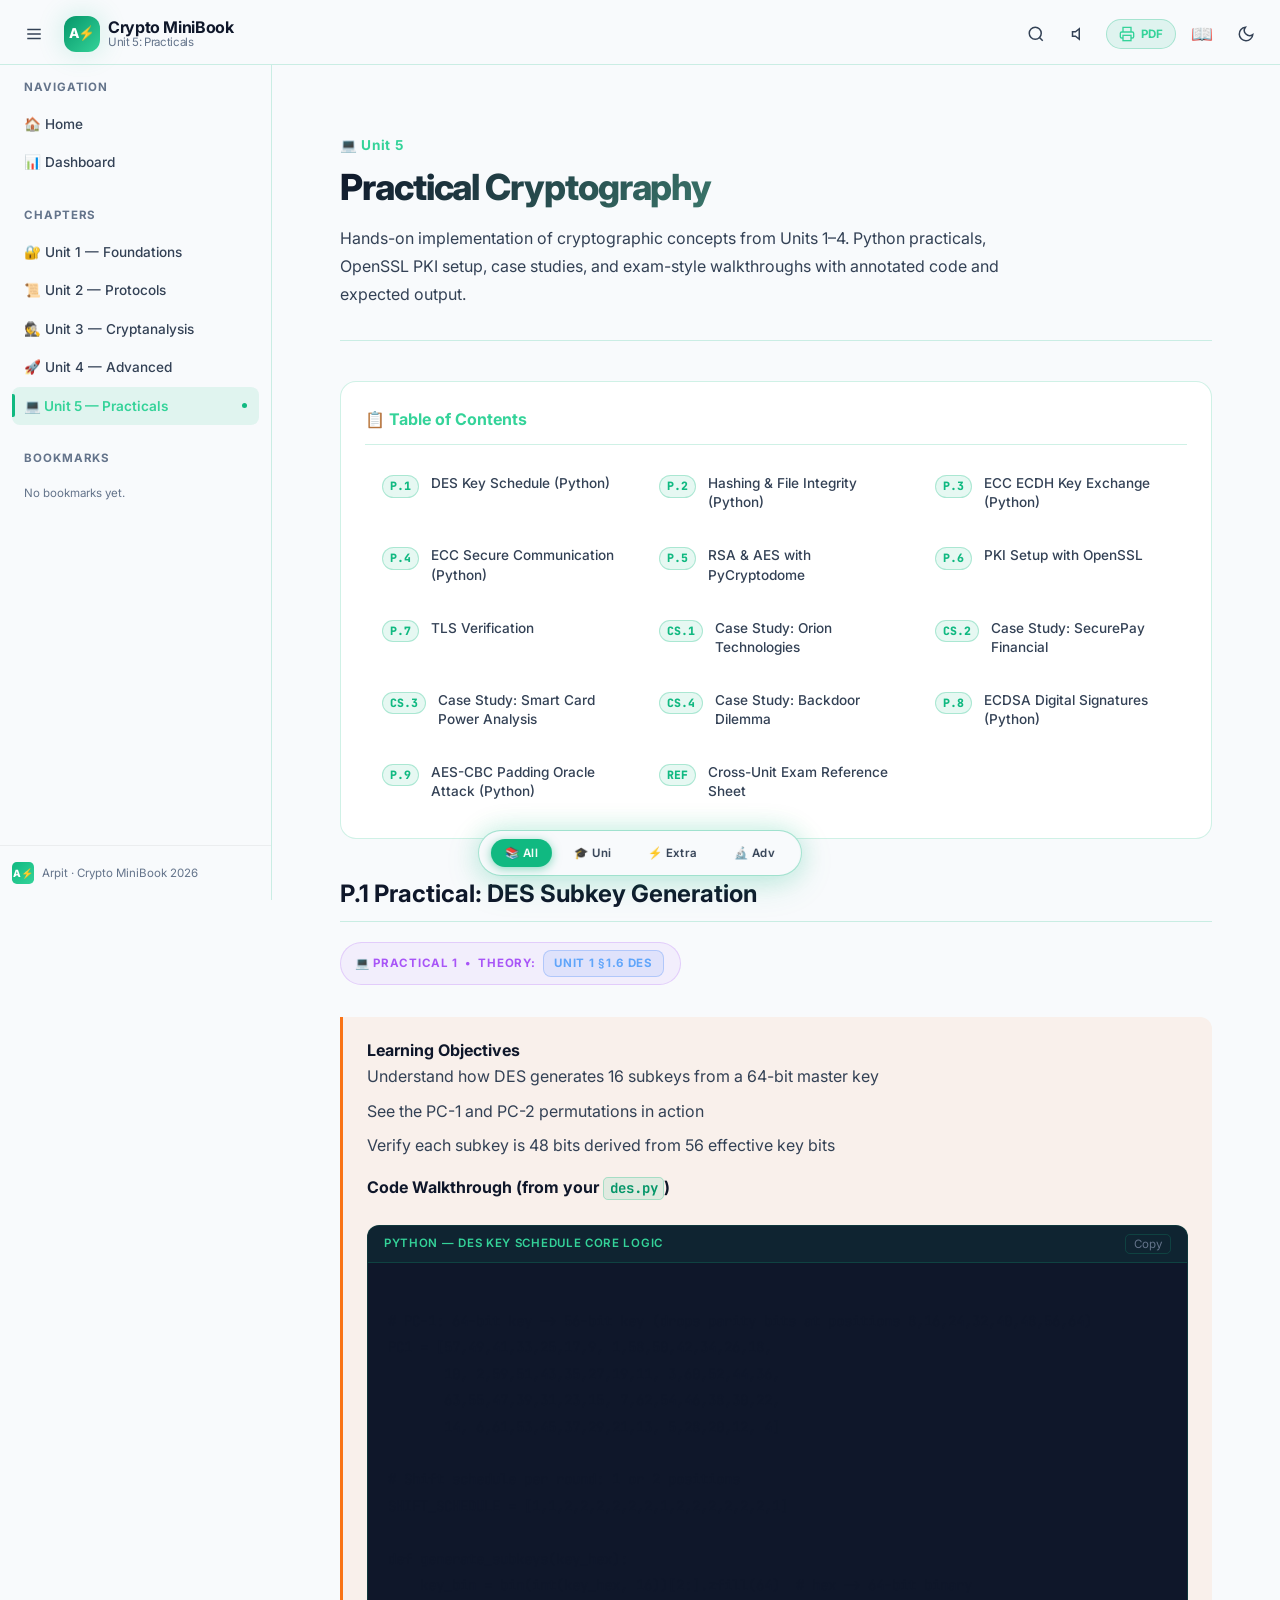
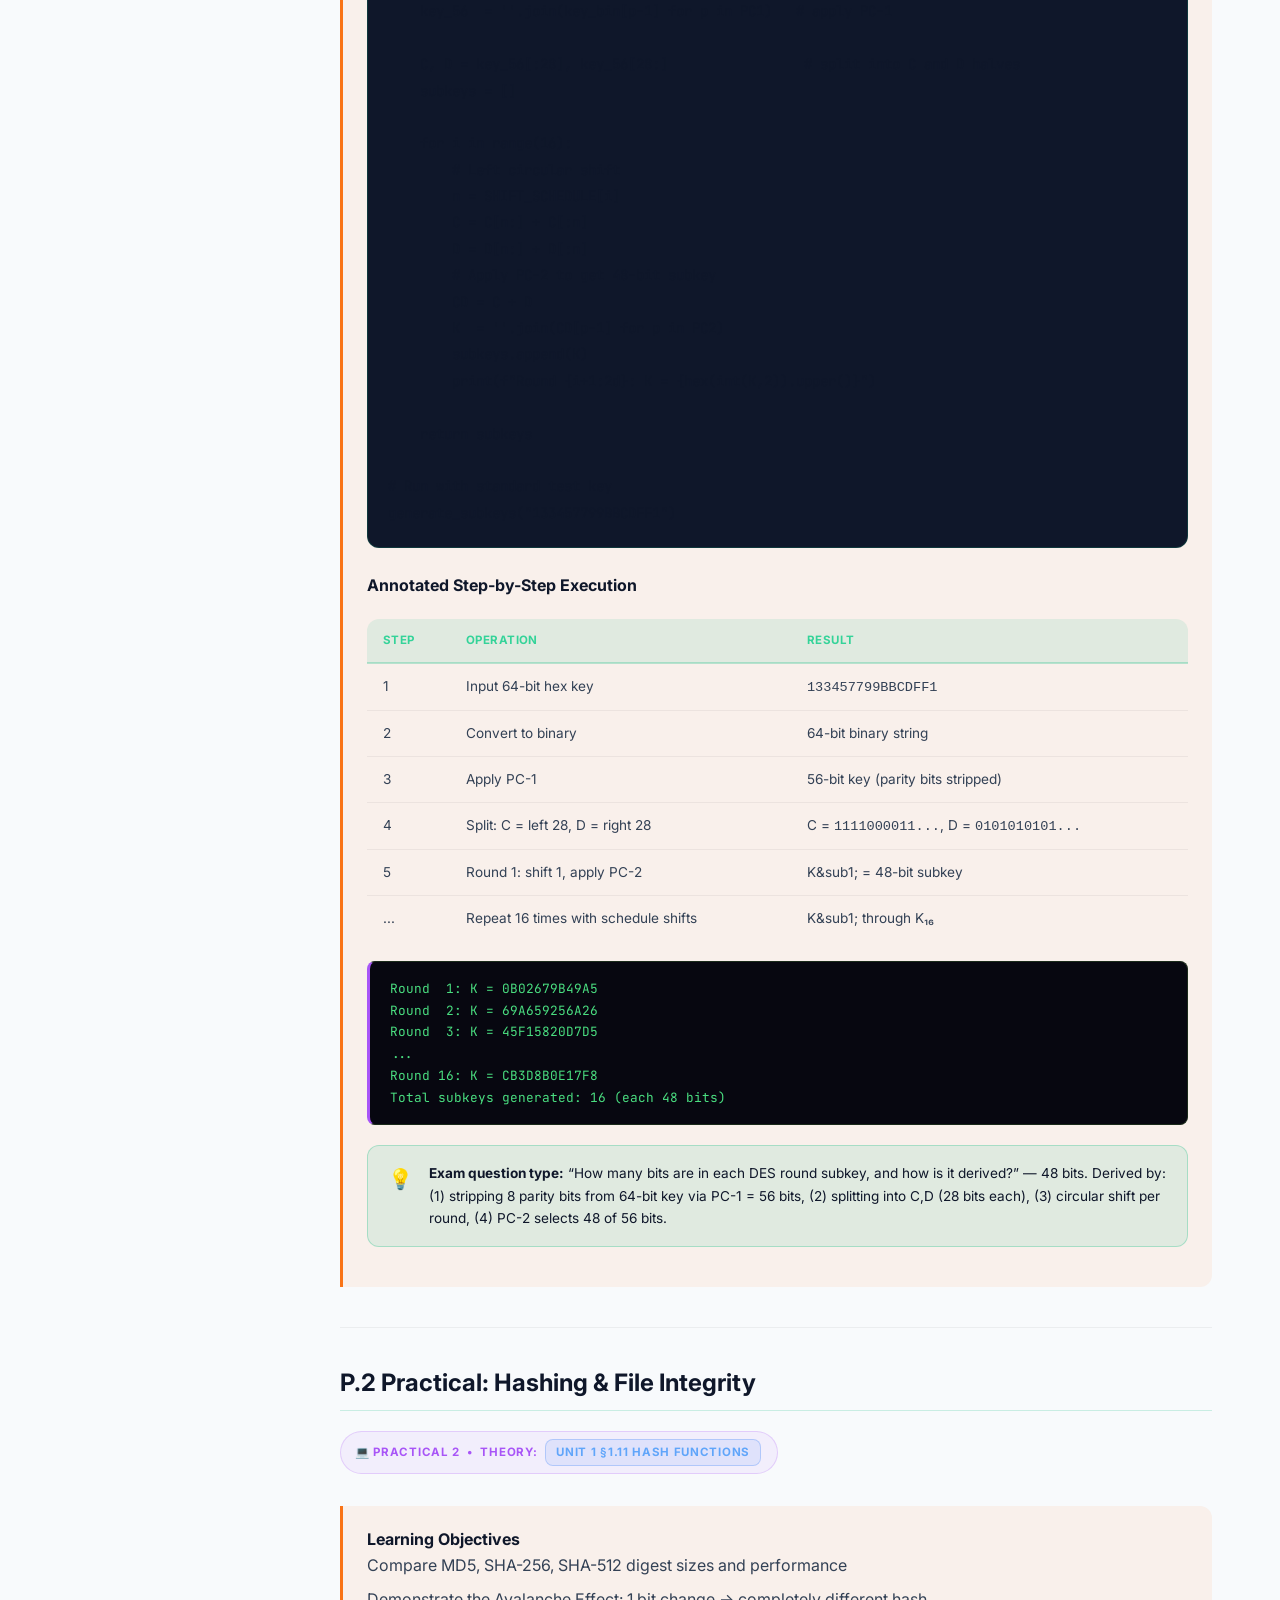
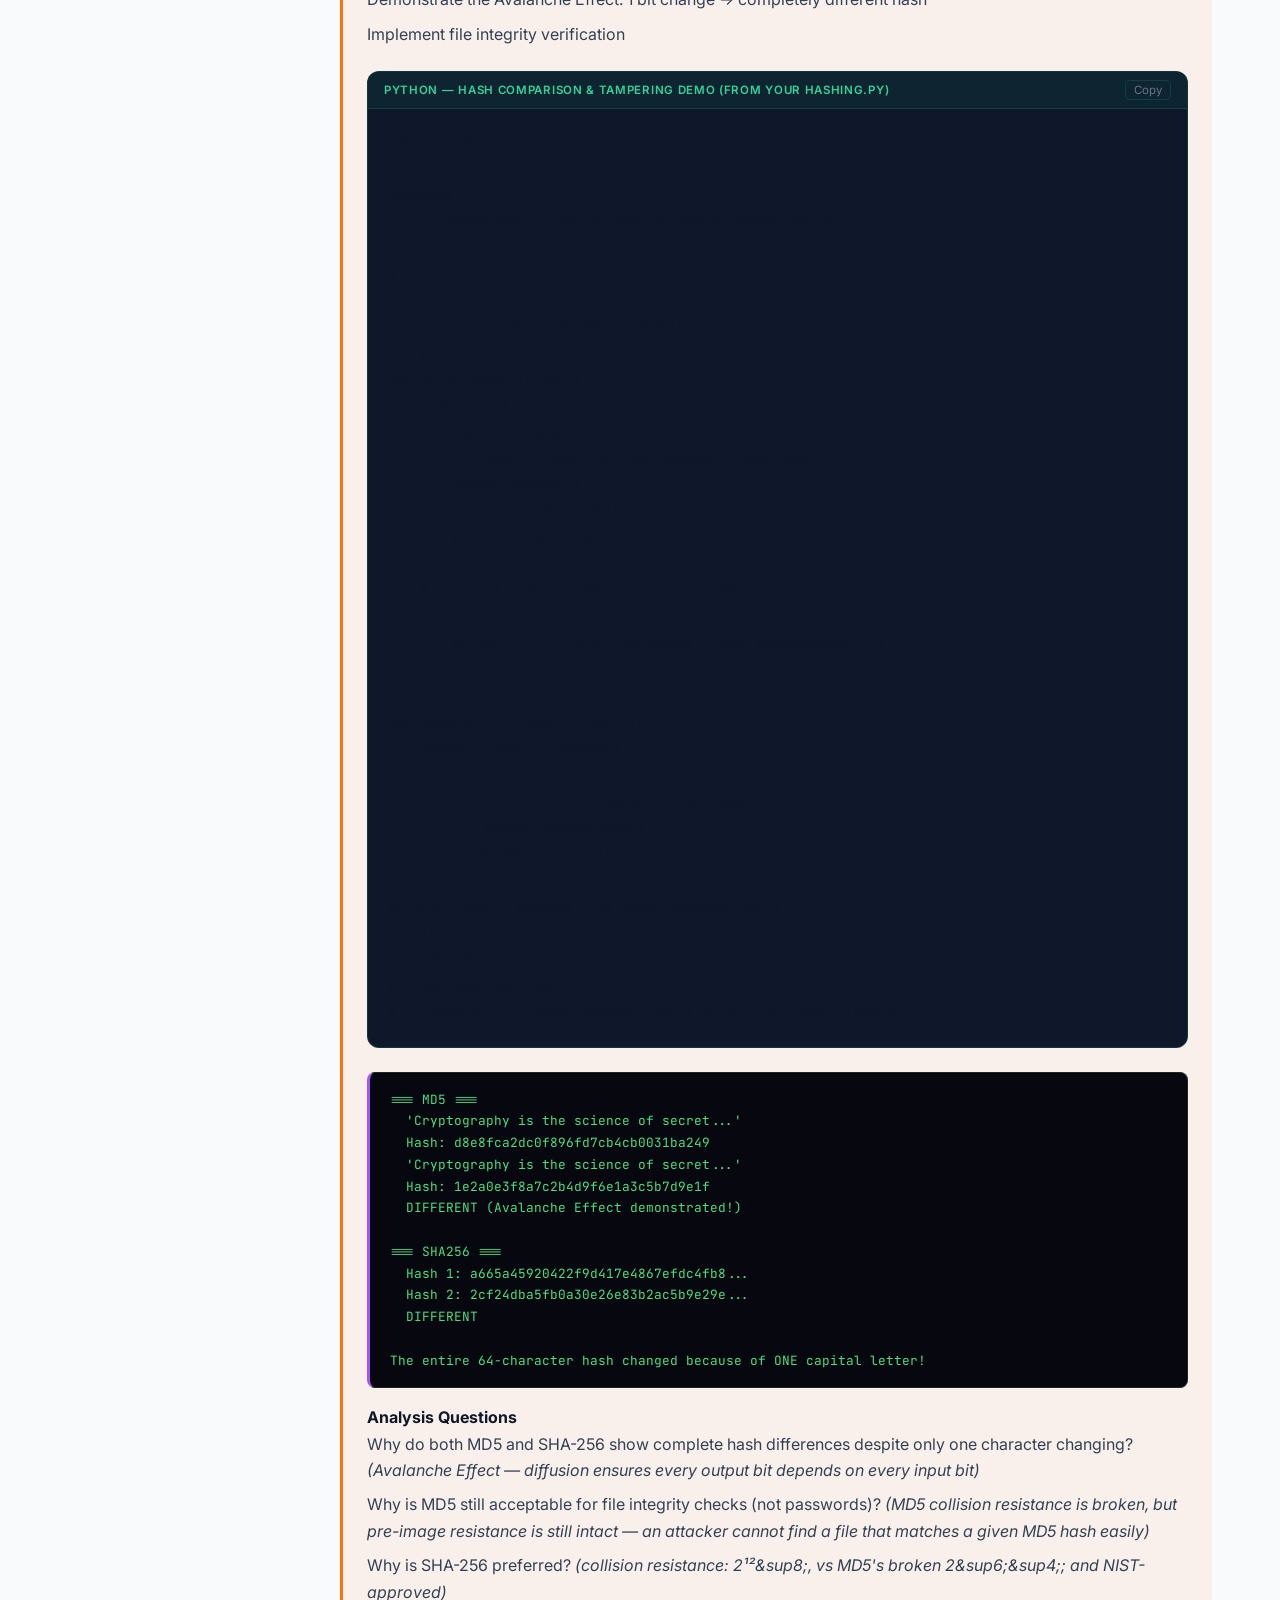
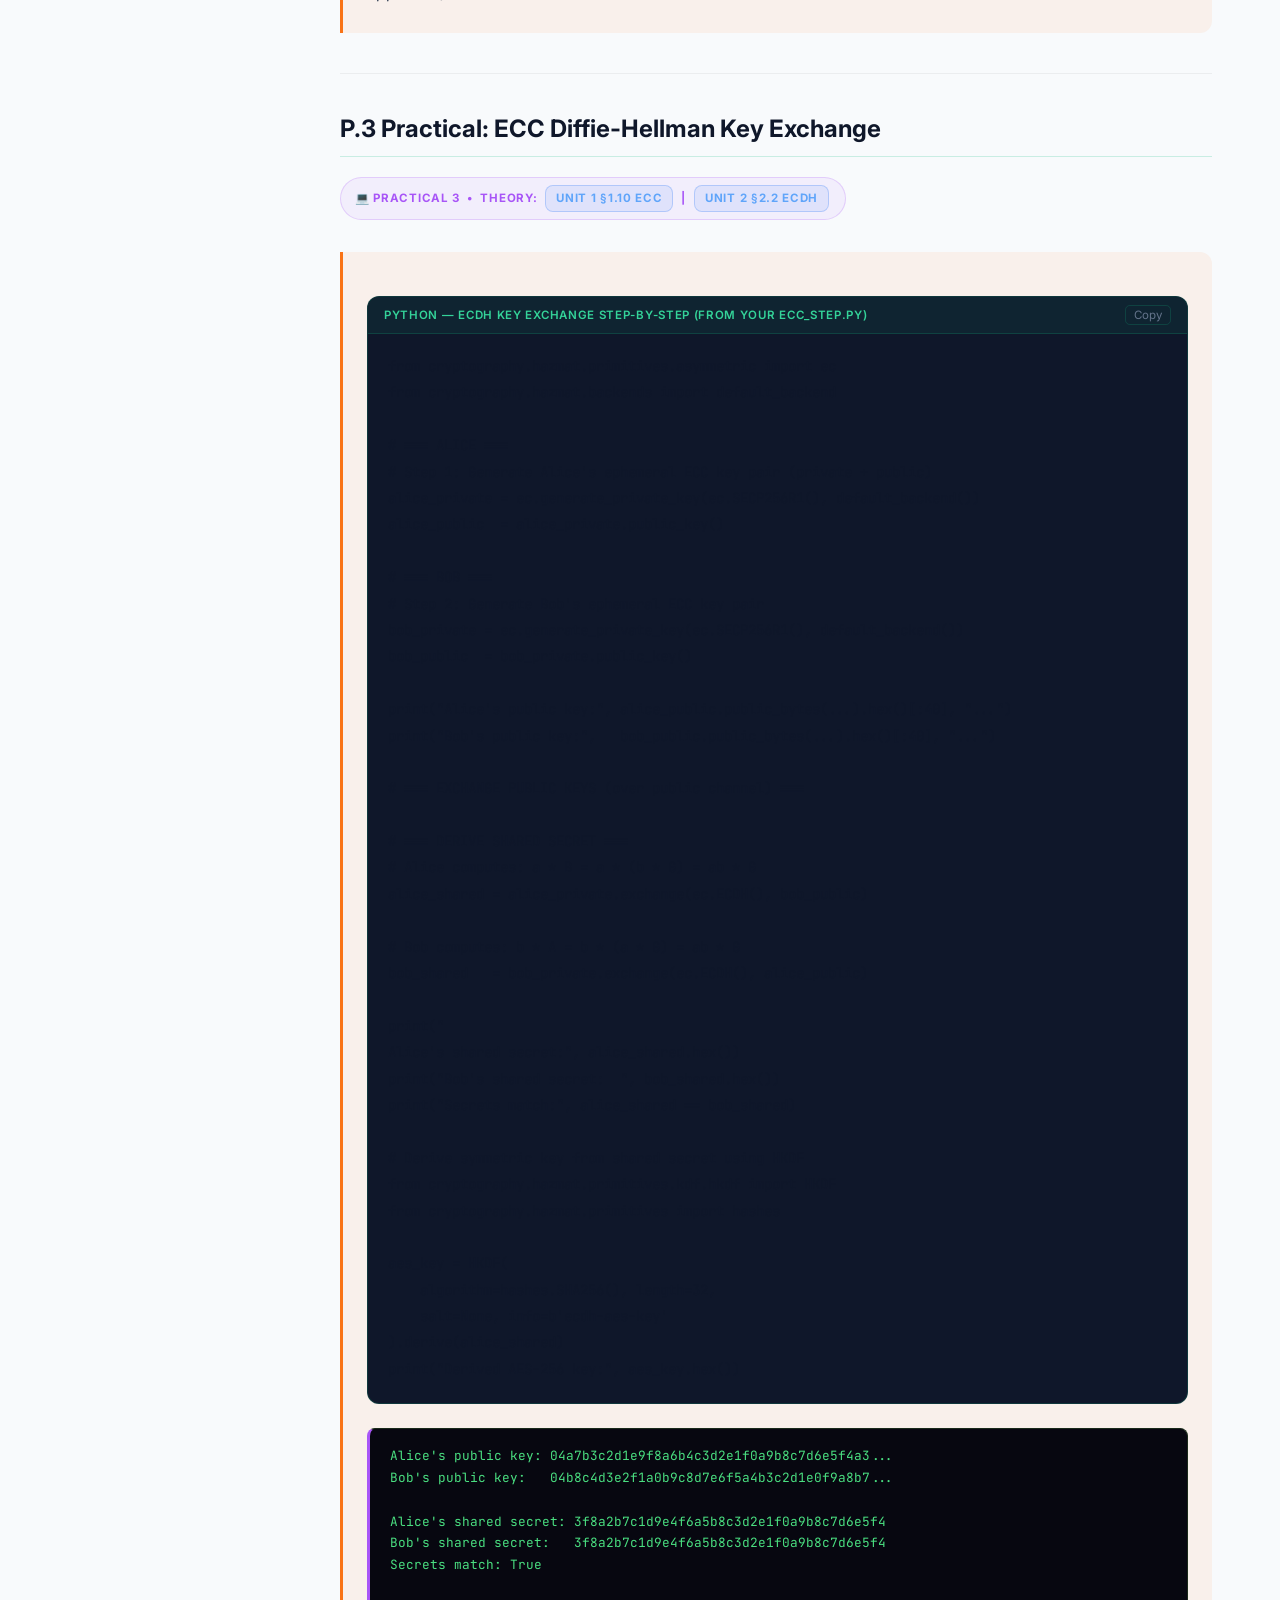
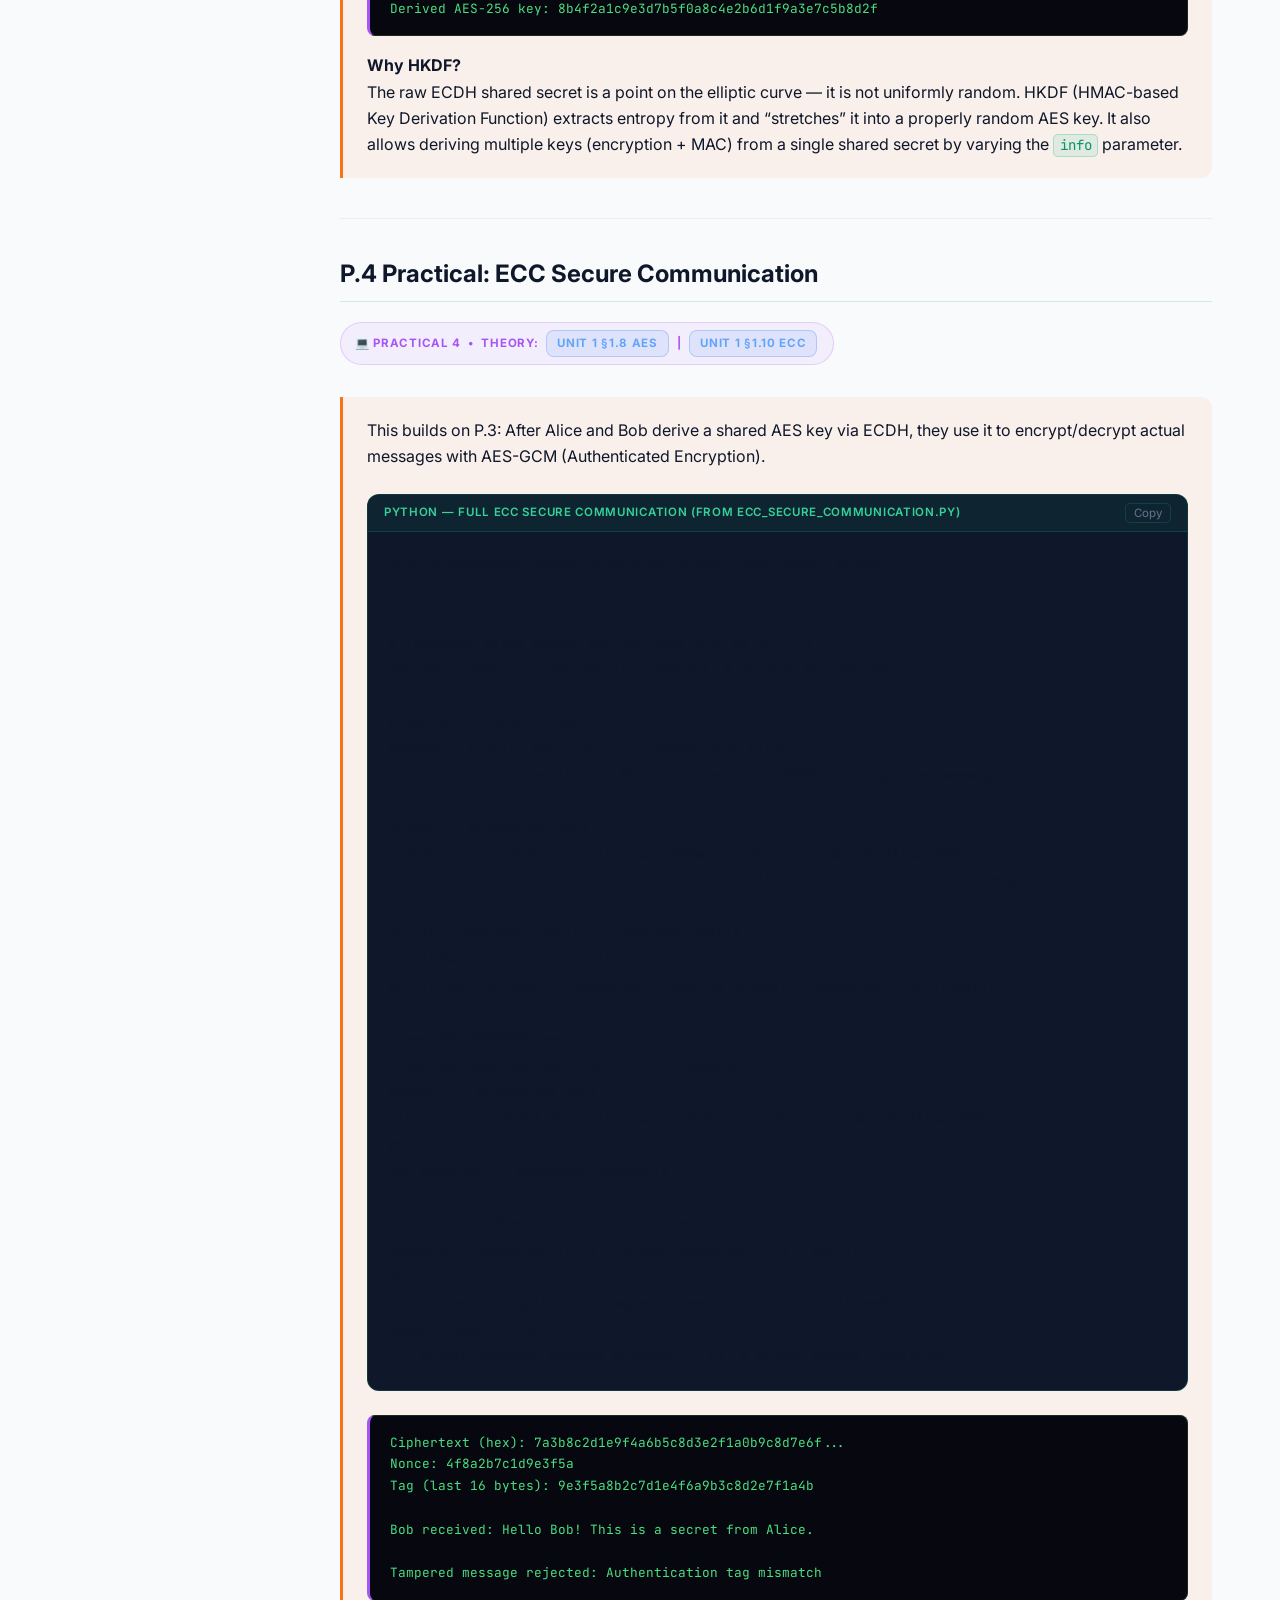
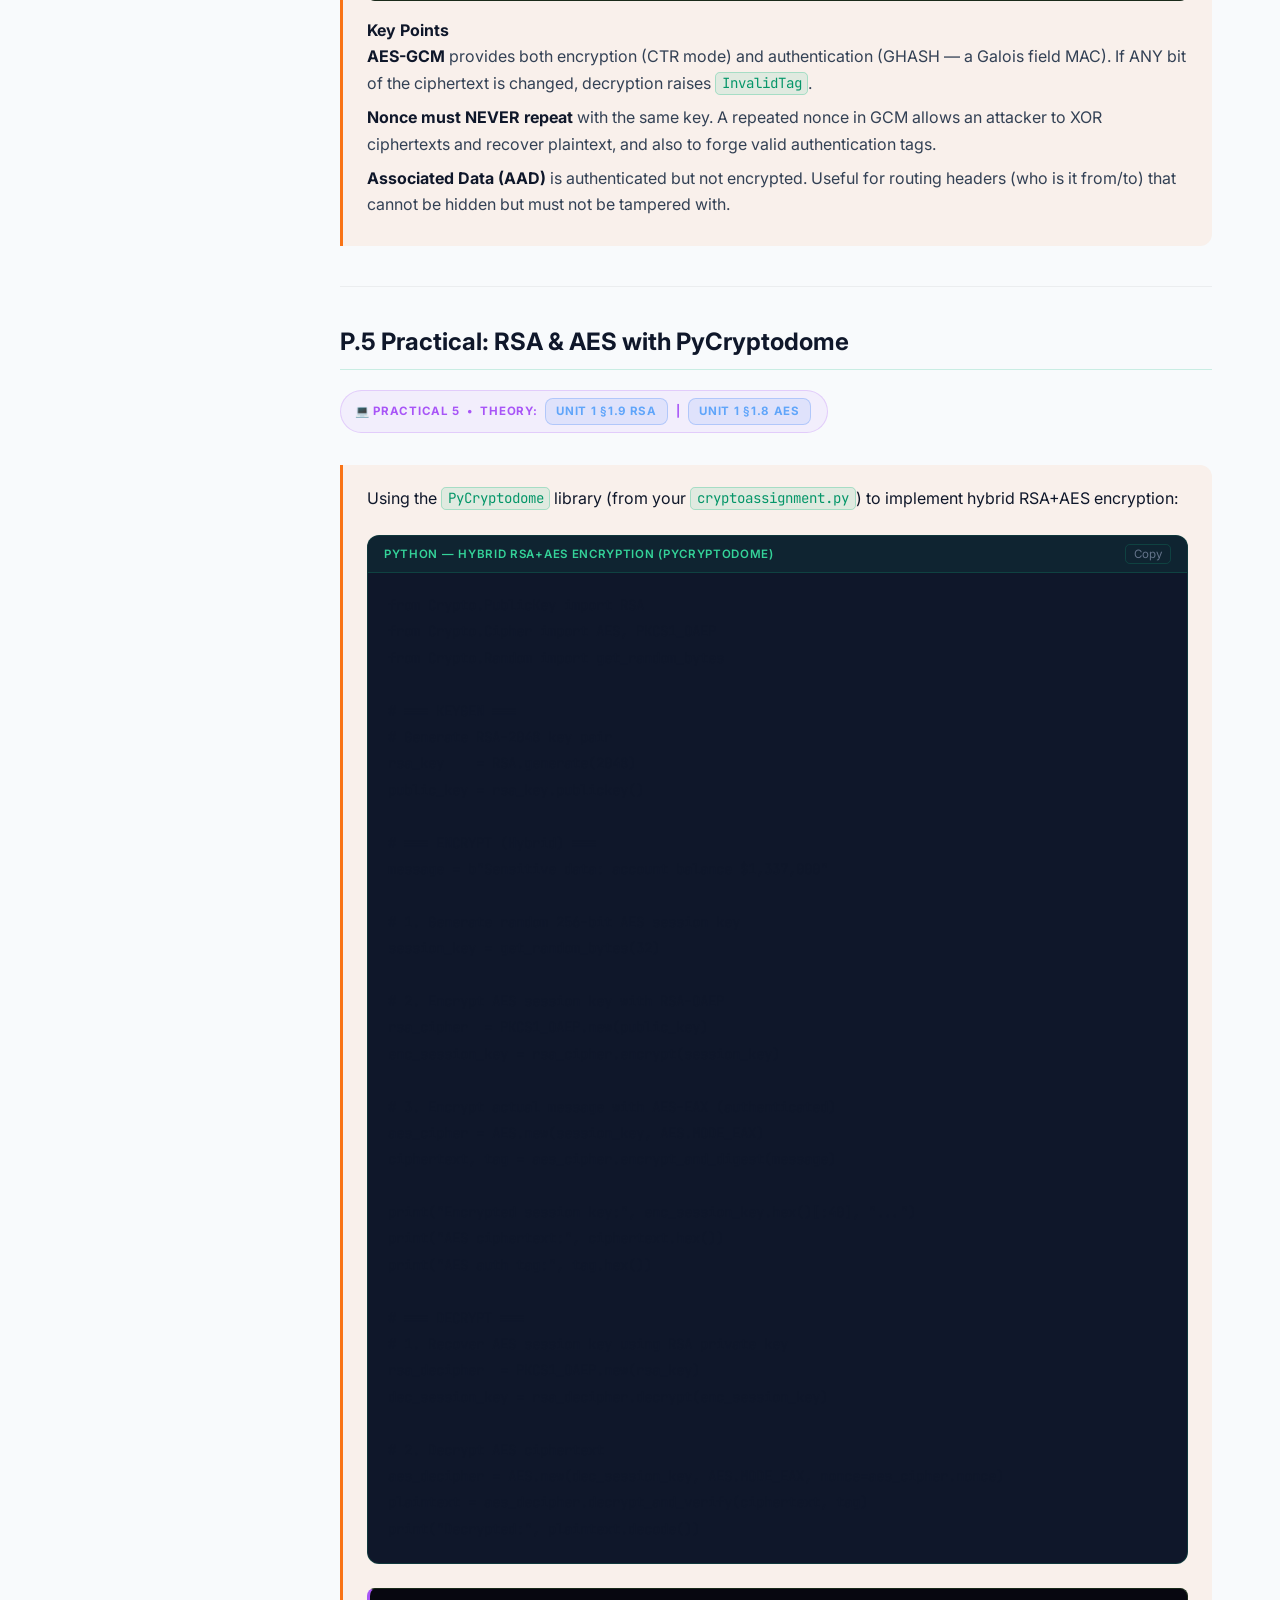
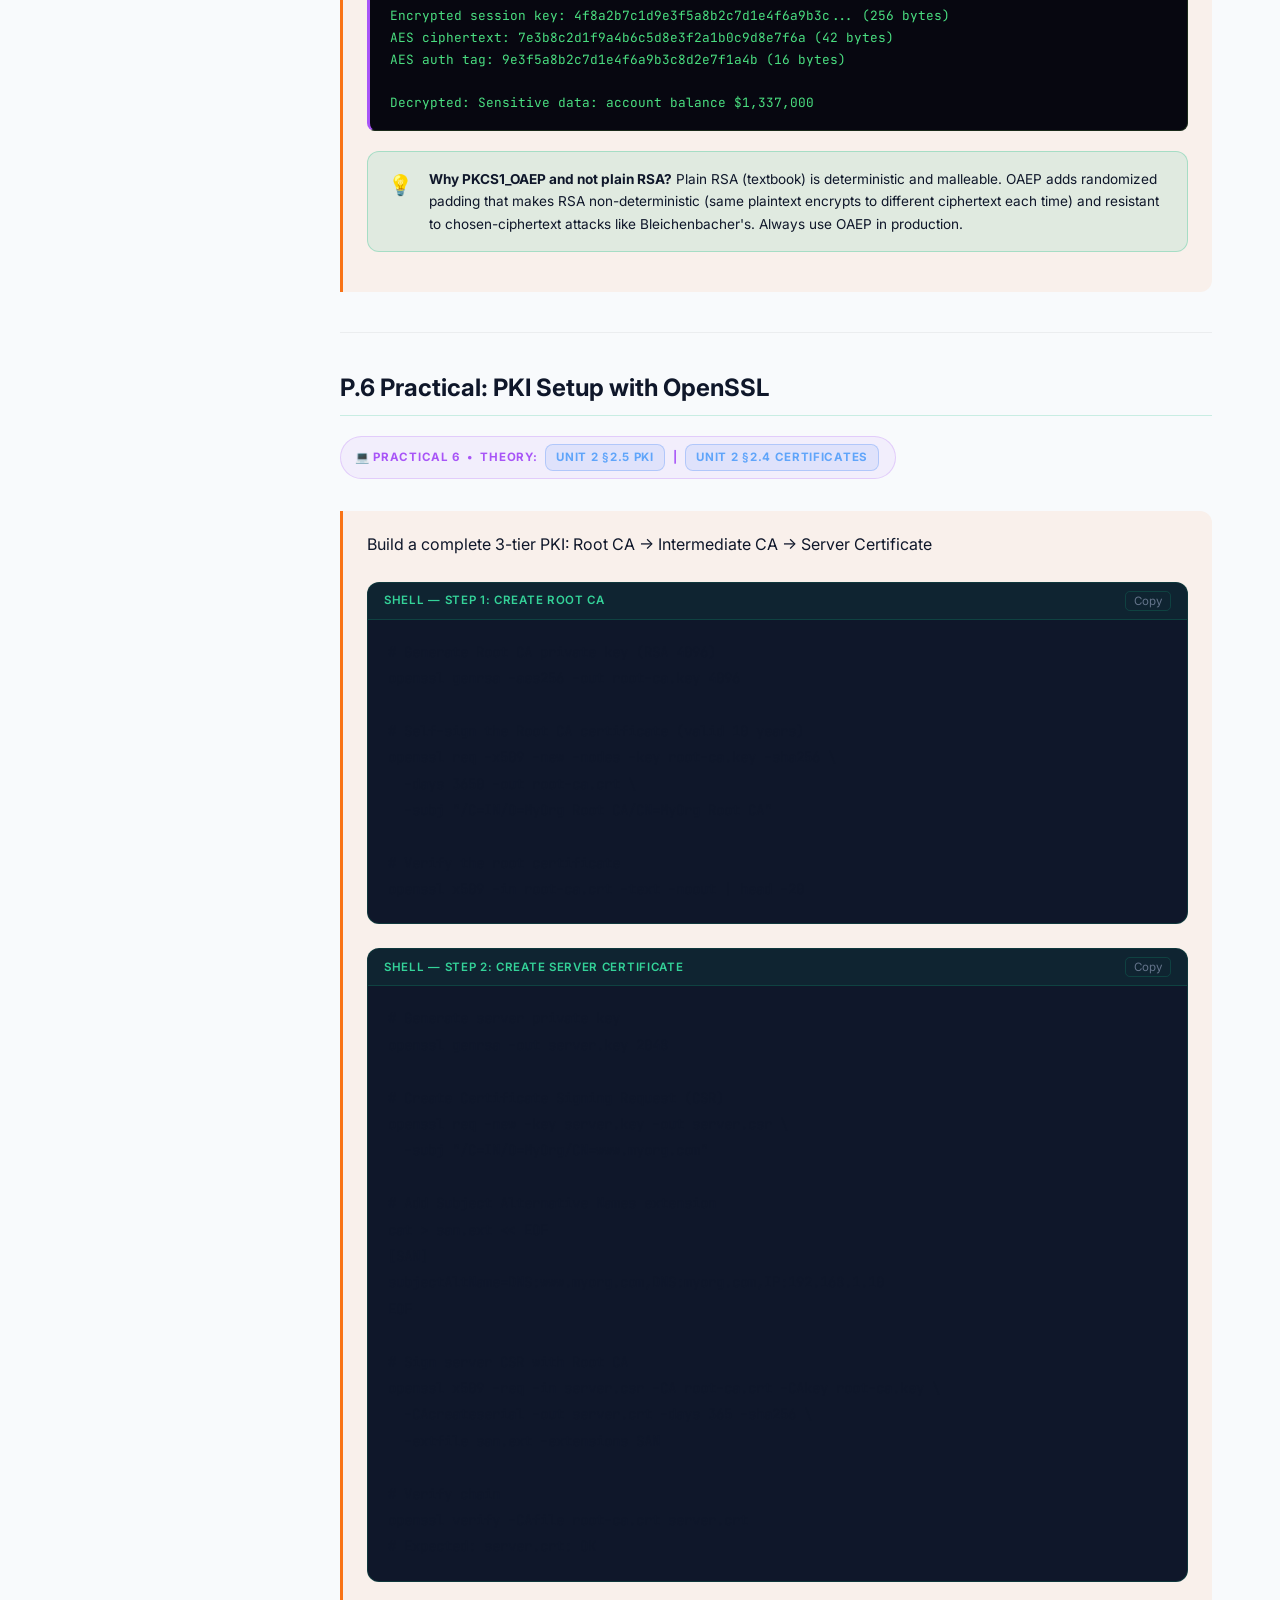
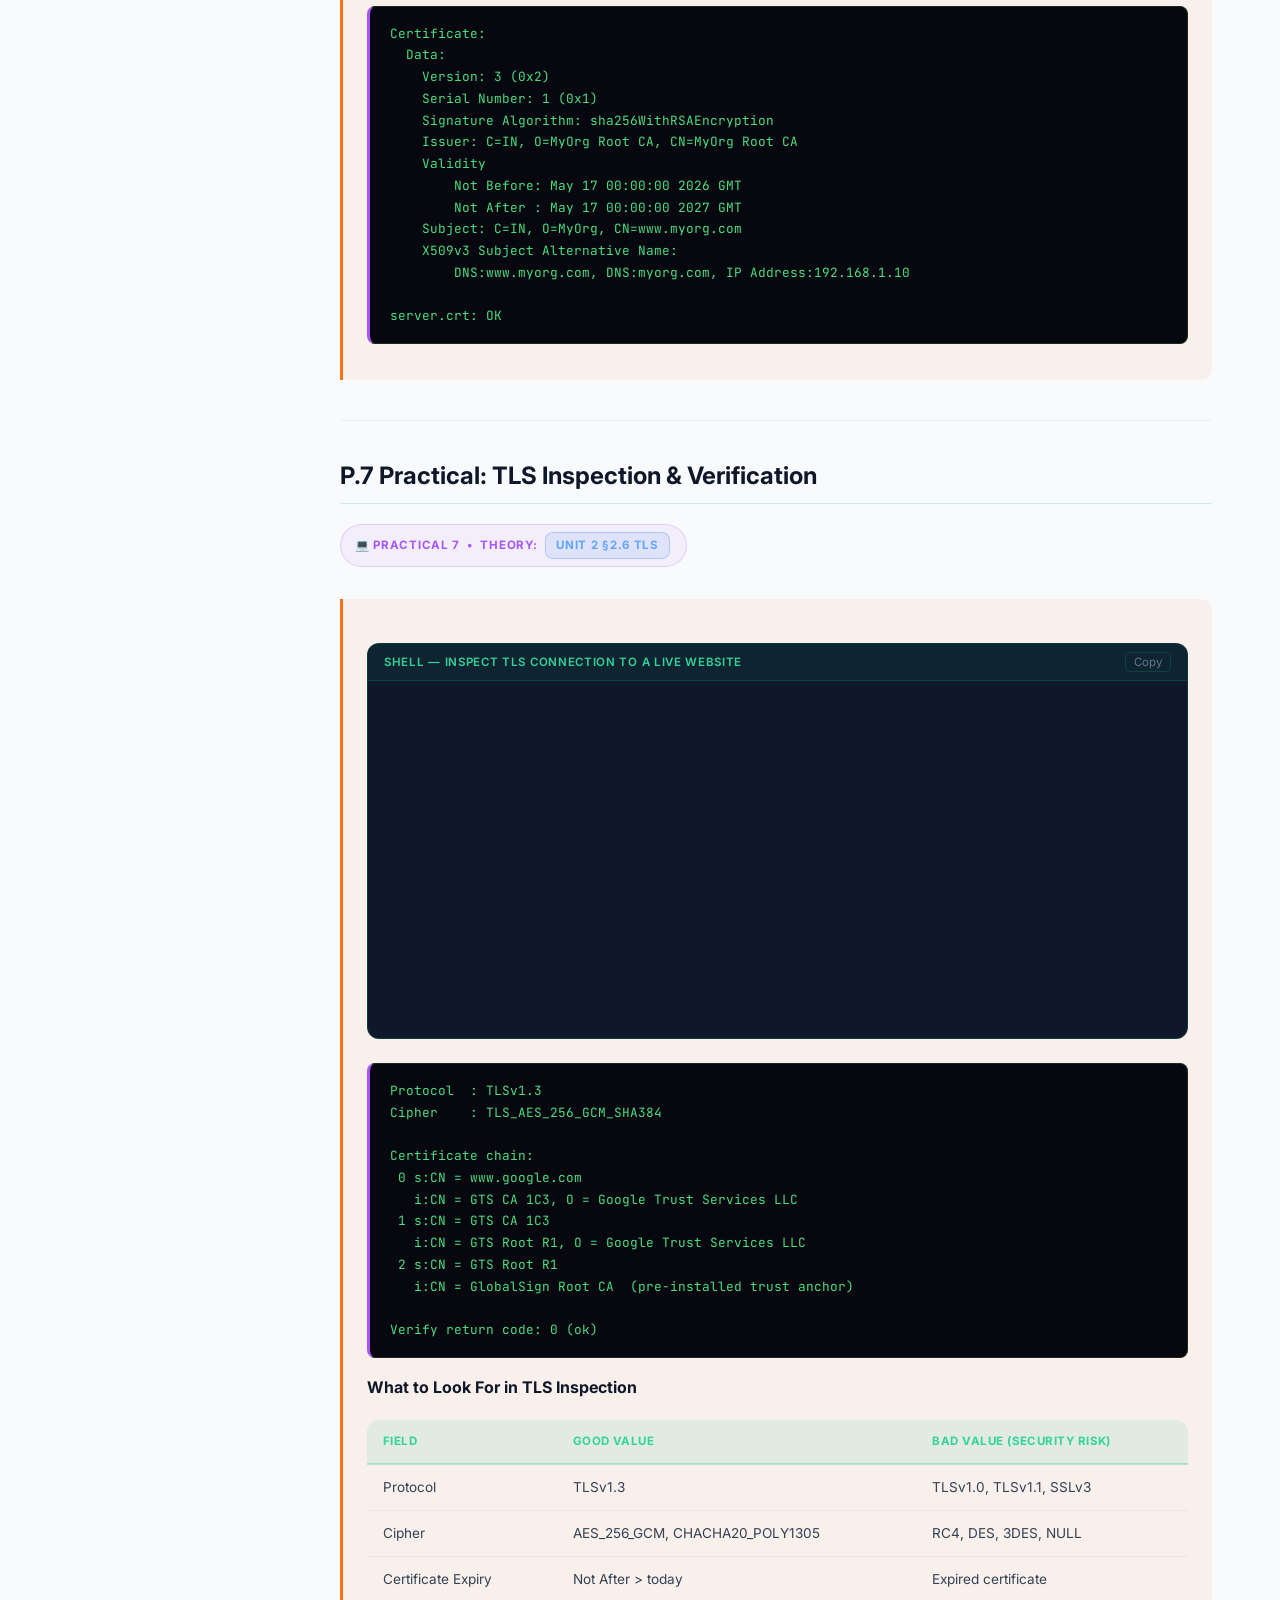
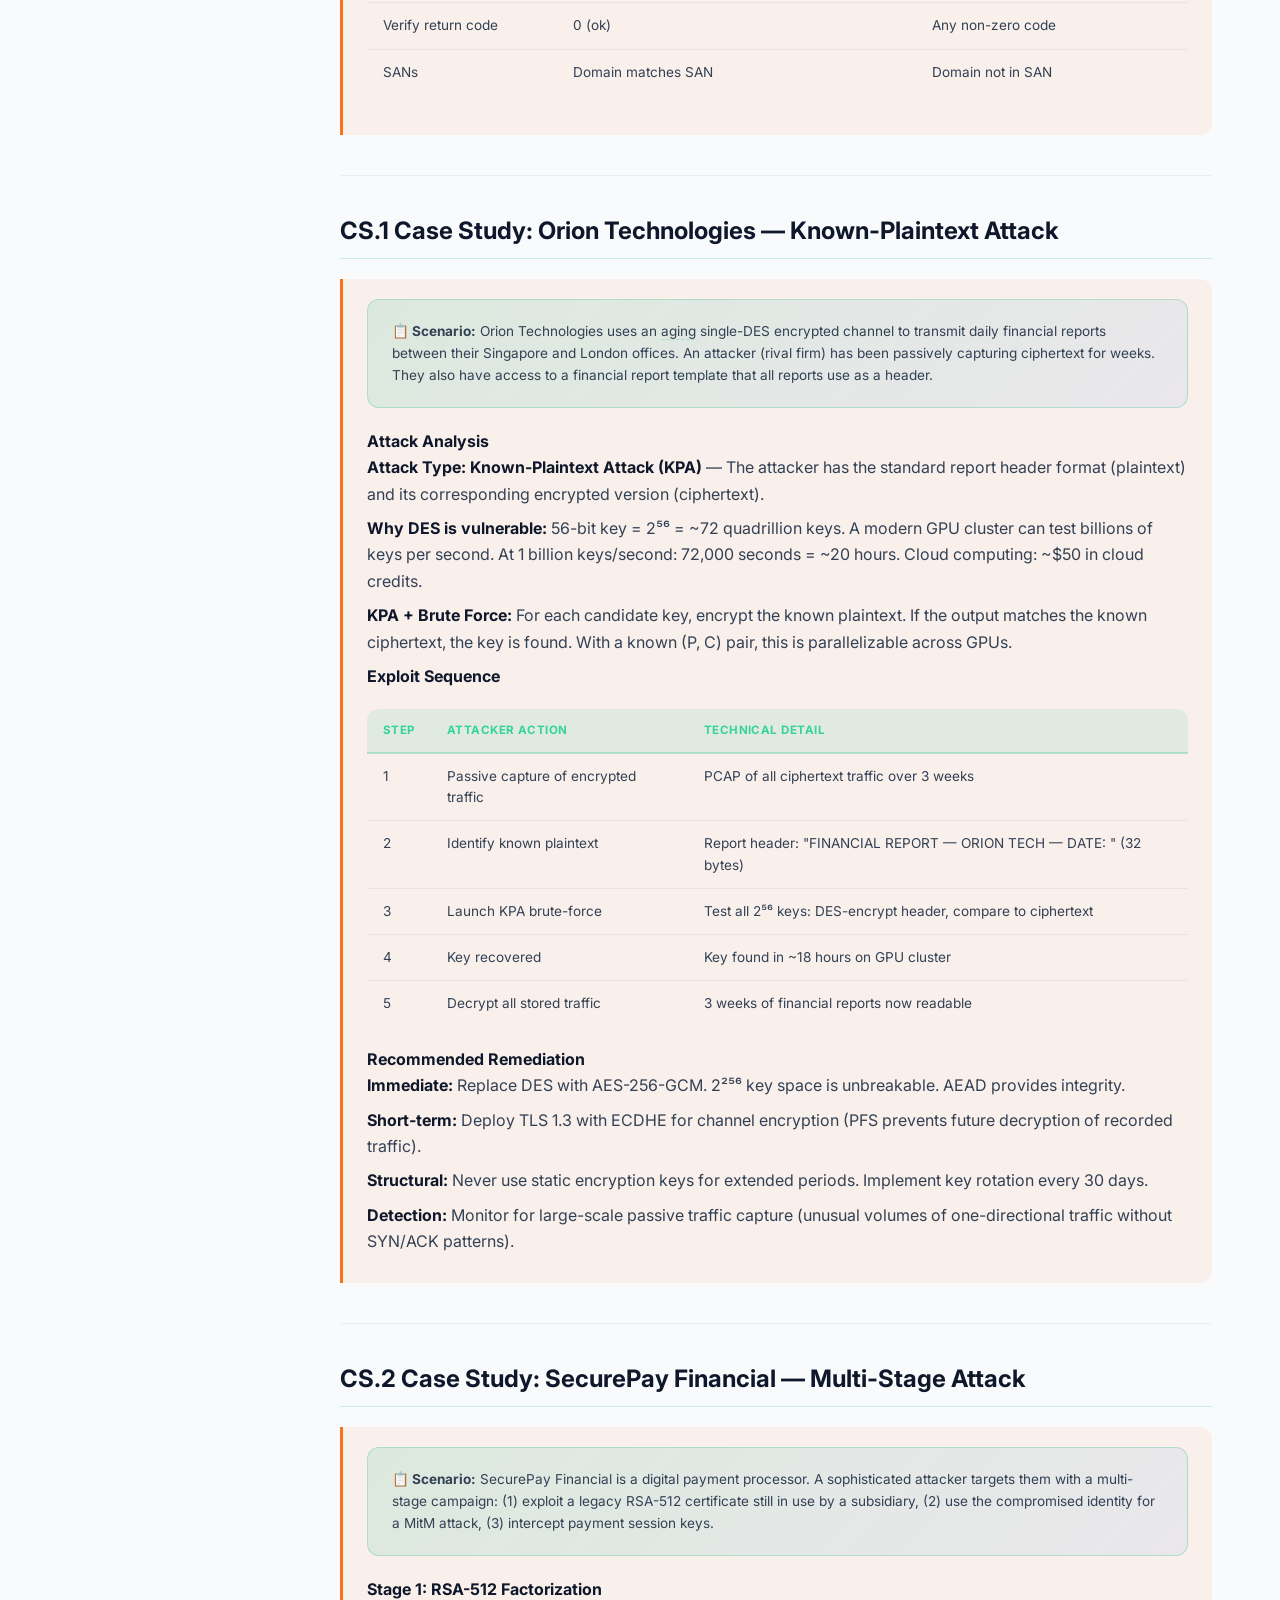
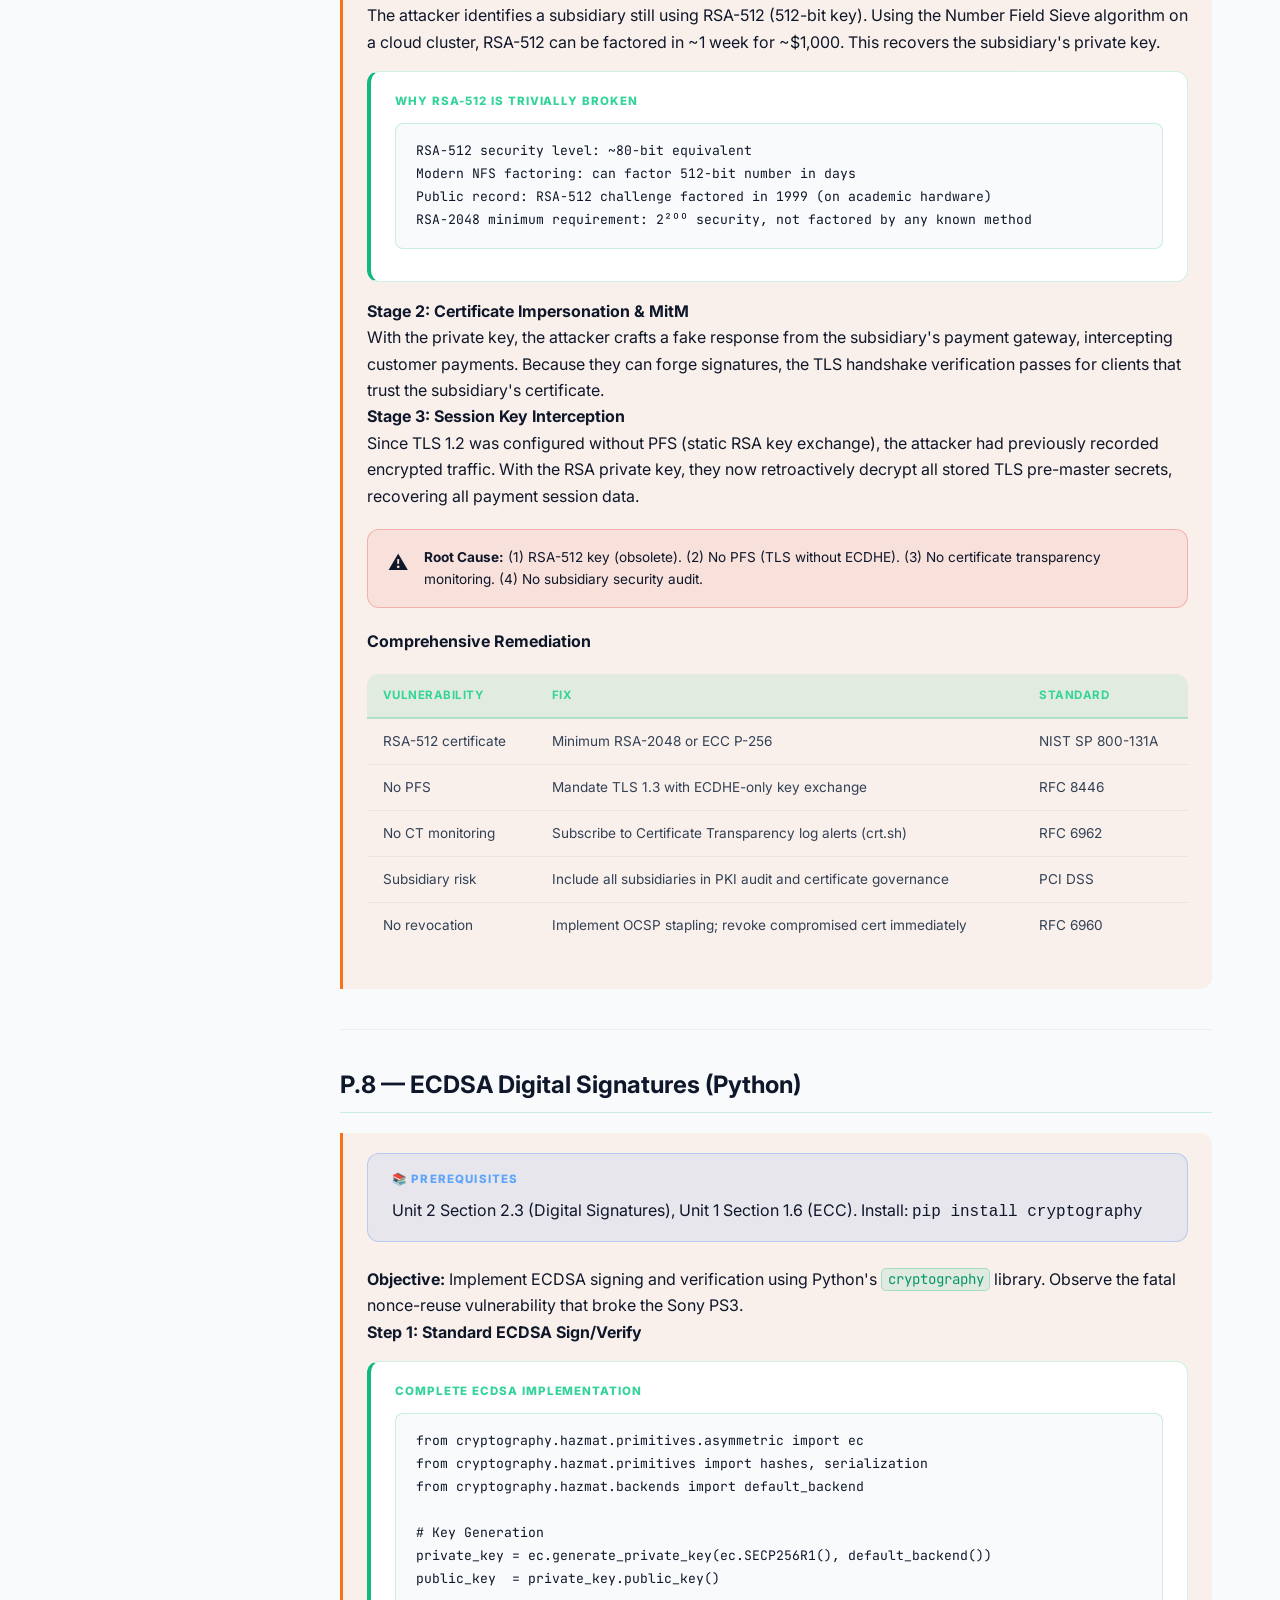
==== commit 24011789: "feat: surgical injection of legacy deep-dives and case studies" ====
--- a/chapters/unit5.html
+++ b/chapters/unit5.html
@@ -71,6 +71,9 @@
       <a href="#p7" class="toc-item"><span class="toc-num">P.7</span>TLS Verification</a>
       <a href="#cs1" class="toc-item"><span class="toc-num">CS.1</span>Case Study: Orion Technologies</a>
       <a href="#cs2" class="toc-item"><span class="toc-num">CS.2</span>Case Study: SecurePay Financial</a>
+      <a href="#cs3" class="toc-item"><span class="toc-num">CS.3</span>Case Study: Smart Card Power Analysis</a>
+      <a href="#cs4" class="toc-item"><span class="toc-num">CS.4</span>Case Study: Backdoor Dilemma</a>
+
       <a href="#p8" class="toc-item"><span class="toc-num">P.8</span>ECDSA Digital Signatures (Python)</a>
       <a href="#p9" class="toc-item"><span class="toc-num">P.9</span>AES-CBC Padding Oracle Attack (Python)</a>
       <a href="#exam-ref" class="toc-item"><span class="toc-num">REF</span>Cross-Unit Exam Reference Sheet</a>
